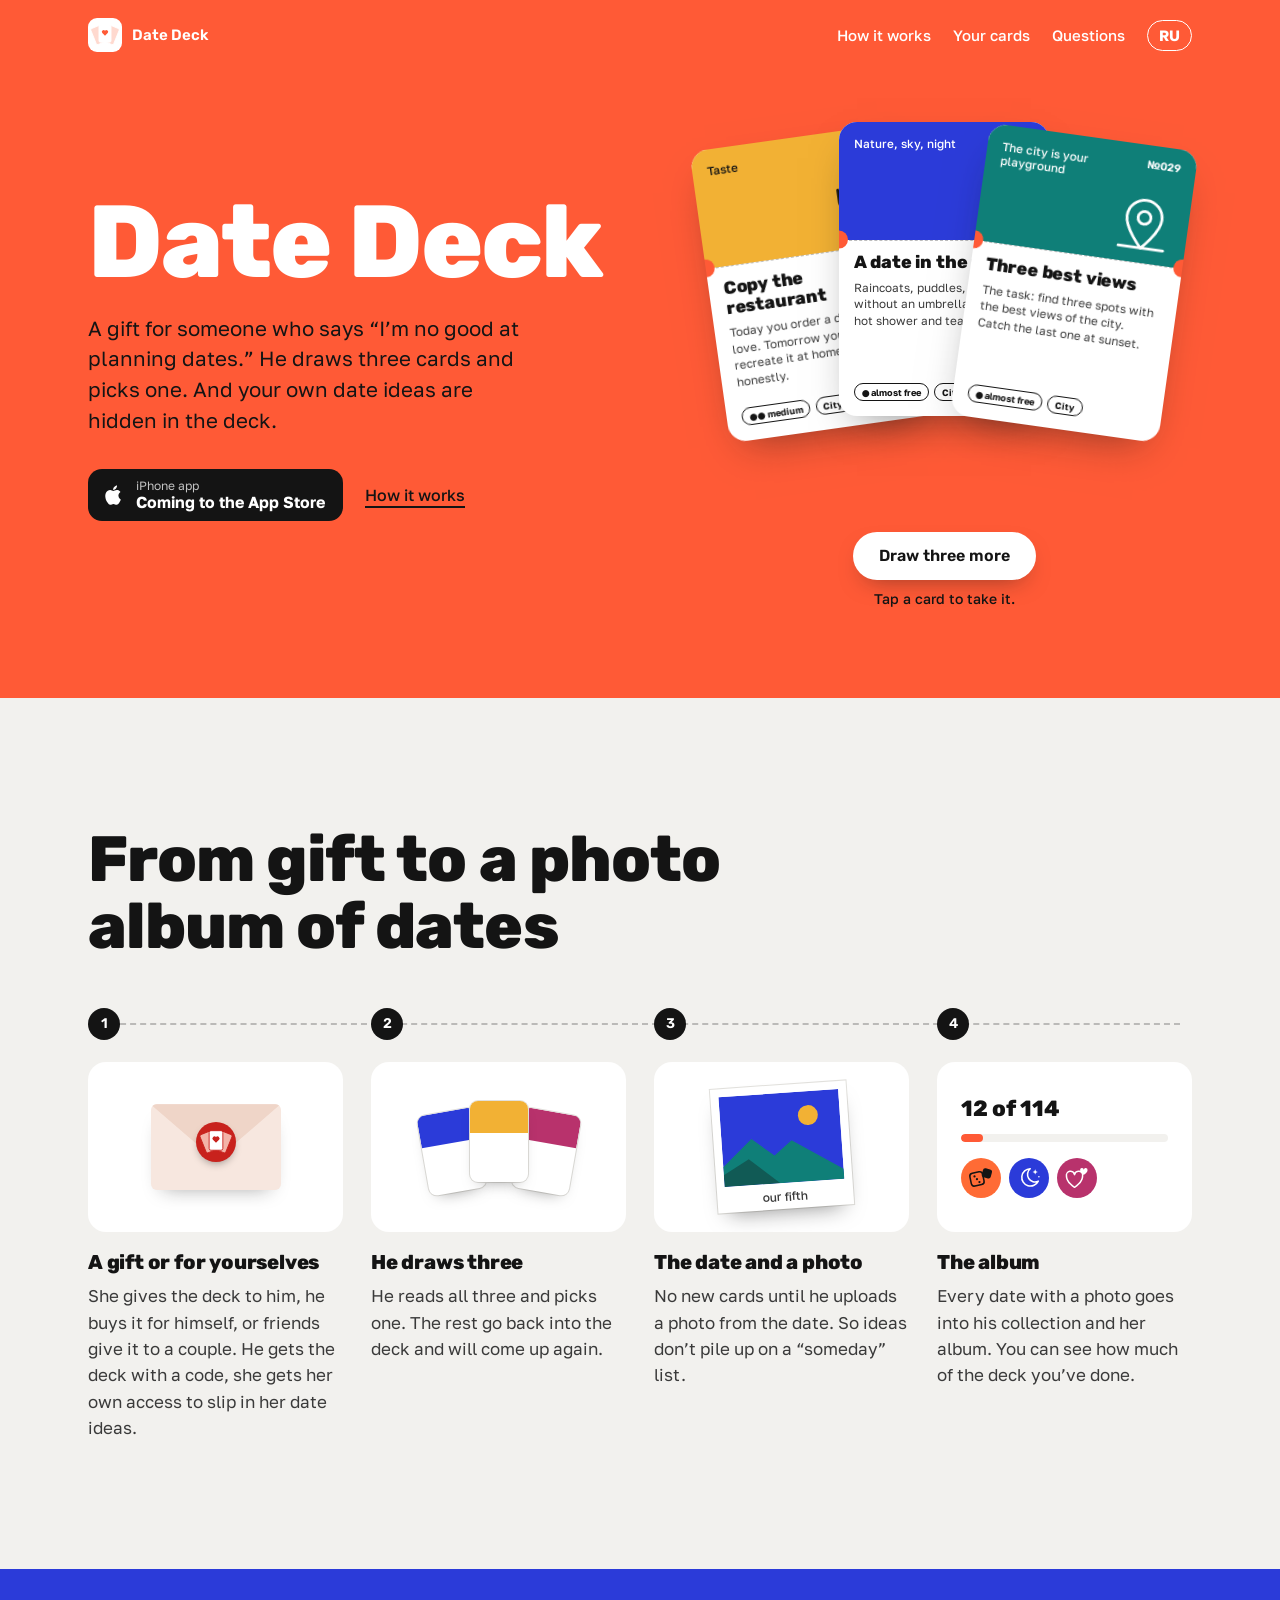
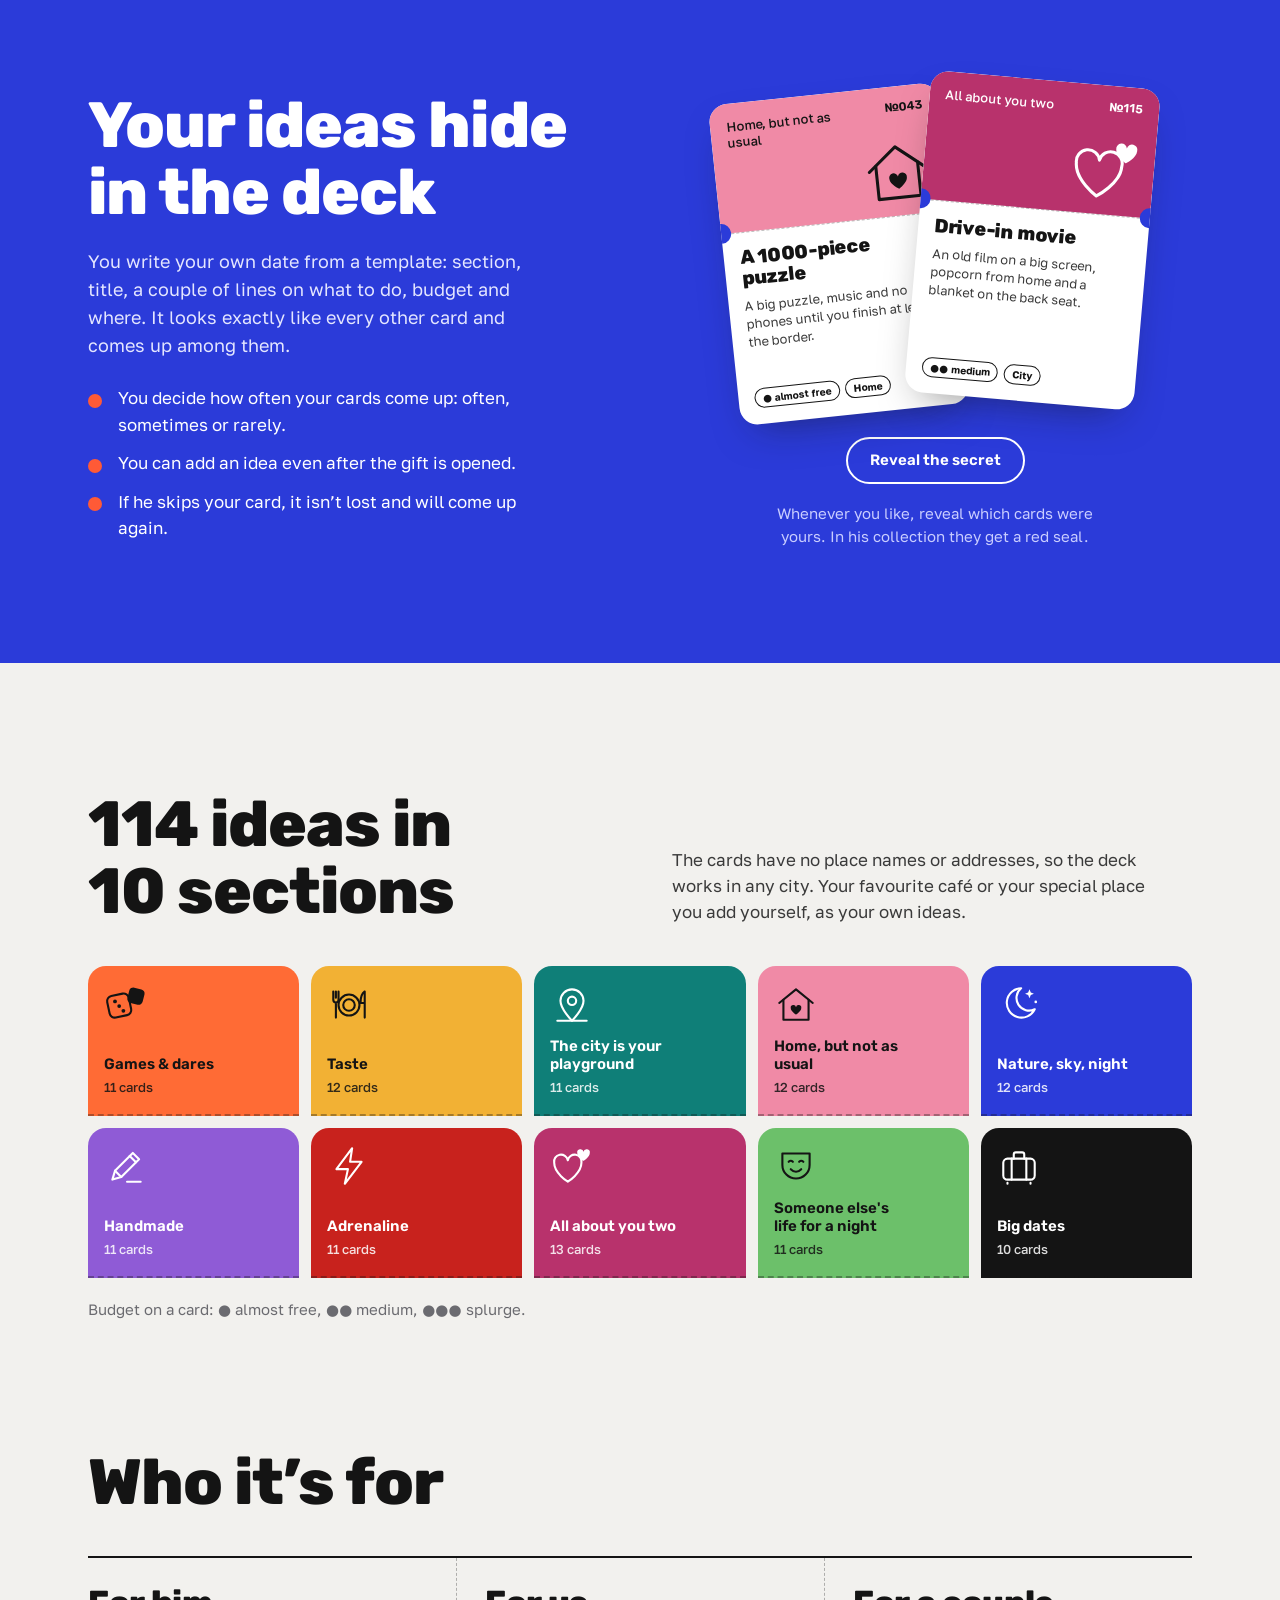
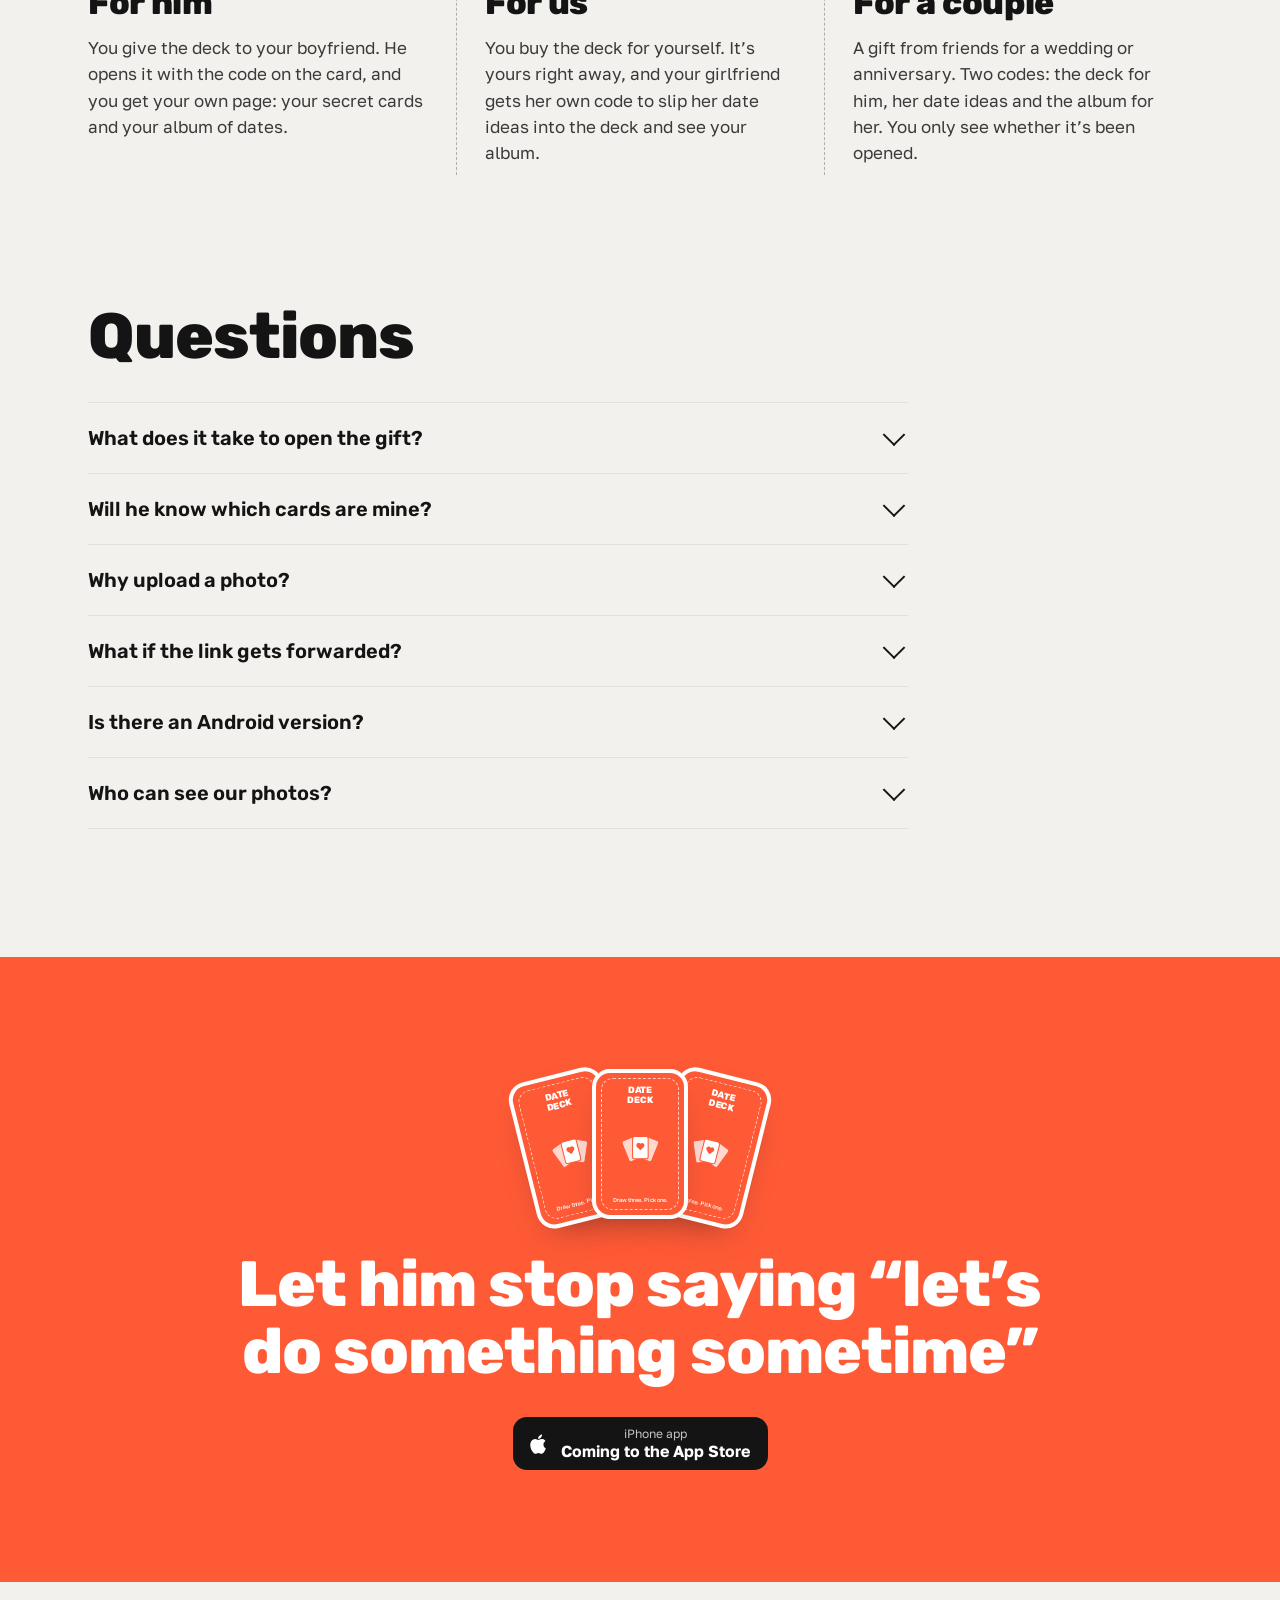
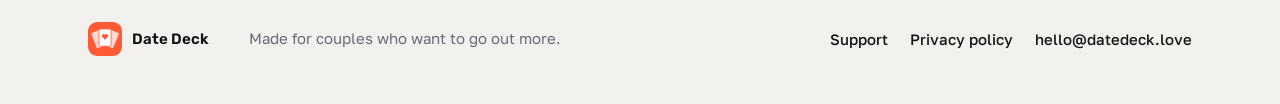
==== index.html @ d3c0cb35 "Шрифт Rubik, тексты про идеи для свиданий и все виды подарка Co-Authored-By: Claude Opus 5.5 <norepl" ====
<!doctype html>
<html lang="ru">
<head>
<meta charset="utf-8">
<meta name="viewport" content="width=device-width,initial-scale=1">
<title>Колода свиданий — подарок для того, кто не умеет придумывать свидания</title>
<meta name="description" content="Колода из 114 идей для свиданий в приложении для iPhone. Он тянет три карты и выбирает одну, а среди карт спрятаны твои идеи для свиданий.">
<meta name="theme-color" content="#ff5a36">
<meta property="og:title" content="Колода свиданий — подарок для того, кто не умеет придумывать свидания">
<meta property="og:description" content="Колода из 114 идей для свиданий в приложении для iPhone. Он тянет три карты и выбирает одну, а среди карт спрятаны твои идеи для свиданий.">
<meta property="og:image" content="https://datedeck.love/assets/og.png">
<meta property="og:type" content="website">
<link rel="alternate" hreflang="ru" href="https://datedeck.love/">
<link rel="alternate" hreflang="en" href="https://datedeck.love/en/">
<link rel="icon" href="/assets/icon.svg" type="image/svg+xml">
<link rel="apple-touch-icon" href="/assets/icon-180.png">
<link rel="preload" href="/assets/fonts/Rubik_800ExtraBold.woff2" as="font" type="font/woff2" crossorigin>
<link rel="stylesheet" href="/assets/site.css">

</head>
<body class="home">
<a class="skip" href="#main">Перейти к содержанию</a>
<div class="hero-wrap">
<header class="top">
<a class="brand" href="/"><svg class="mark" viewBox="70 70 372 372" aria-hidden="true"><g transform="translate(0 12)"><g transform="rotate(-22 256 420)"><rect x="181" y="120" width="150" height="214" rx="20" fill="#ffd9cf" stroke="#ff5a36" stroke-width="10"/></g><g transform="rotate(22 256 420)"><rect x="181" y="120" width="150" height="214" rx="20" fill="#ffd9cf" stroke="#ff5a36" stroke-width="10"/></g><g transform="rotate(0 256 420)"><rect x="181" y="120" width="150" height="214" rx="20" fill="#fff" stroke="#ff5a36" stroke-width="10"/></g><path d="M50 90 L13 53 A23 23 0 0 1 50 20 A23 23 0 0 1 87 53 Z" fill="#ff5a36" transform="translate(211 172.5) scale(0.9)"/></g></svg><span>Колода свиданий</span></a>
<nav><a href="/#how">Как это работает</a><a href="/#secret">Твои карты</a><a href="/#faq">Вопросы</a><a class="lang" href="/en/" data-lang="en" hreflang="en">EN</a></nav>
</header>
<section class="hero" id="main">
<div class="hero-copy">
<h1>Колода свиданий</h1>
<p class="lead">Подарок для того, кто говорит «я не умею придумывать свидания». Он тянет три карты и выбирает одну. А среди карт спрятаны твои идеи для свиданий.</p>
<div class="hero-cta"><div class="store" role="note"><svg viewBox="0 0 24 24" aria-hidden="true"><path d="M16.4 12.6c0-2.4 2-3.6 2.1-3.7-1.1-1.7-2.9-1.9-3.5-1.9-1.5-.2-2.9.9-3.7.9-.8 0-1.9-.9-3.2-.8-1.6 0-3.1 1-4 2.4-1.7 3-.4 7.4 1.2 9.8.8 1.2 1.8 2.5 3 2.4 1.2 0 1.7-.8 3.1-.8s1.9.8 3.2.8c1.3 0 2.1-1.2 2.9-2.4.9-1.4 1.3-2.7 1.3-2.8 0 0-2.4-1-2.4-3.9zM14 5.5c.7-.8 1.1-1.9 1-3-1 0-2.1.7-2.8 1.5-.6.7-1.2 1.8-1 2.9 1.1.1 2.1-.6 2.8-1.4z"/></svg><span><small>Приложение для iPhone</small>Скоро в App Store</span></div><a class="ghost" href="#how">Как это работает</a></div>
</div>
<div class="table" id="table" aria-live="polite">
<div class="deck" aria-hidden="true"><div class="back b3"></div><div class="back b2"></div><div class="back b1"></div></div>
<div class="dealt" id="dealt"></div>
<div class="table-ui"><button class="draw" id="draw" type="button">Вытянуть три карты</button><p class="hint" id="hint">Нажми на карту, чтобы взять её.</p></div>
</div>
</section>
</div>

<section class="how" id="how">
<h2>От подарка до альбома свиданий</h2>
<ol class="steps"><li class="step"><span class="step-n">1</span><div class="art art-env"><div class="env"><div class="env-flap"></div><div class="env-seal"><svg class="seal-mark" viewBox="70 70 372 372" aria-hidden="true"><g transform="translate(0 12)"><g transform="rotate(-22 256 420)"><rect x="181" y="120" width="150" height="214" rx="20" fill="#f3b3a8" stroke="#c8221d" stroke-width="10"/></g><g transform="rotate(22 256 420)"><rect x="181" y="120" width="150" height="214" rx="20" fill="#f3b3a8" stroke="#c8221d" stroke-width="10"/></g><g transform="rotate(0 256 420)"><rect x="181" y="120" width="150" height="214" rx="20" fill="#fff" stroke="#c8221d" stroke-width="10"/></g><path d="M50 90 L13 53 A23 23 0 0 1 50 20 A23 23 0 0 1 87 53 Z" fill="#c8221d" transform="translate(211 172.5) scale(0.9)"/></g></svg></div></div></div><h3>Подарок или себе</h3><p>Она дарит колоду ему, он покупает её себе, или друзья дарят паре. Он получает колоду по коду, она — свой доступ, чтобы подкидывать в неё идеи для свиданий.</p></li><li class="step"><span class="step-n">2</span><div class="art art-three"><div class="mini" style="--c:#2B3BD9"><i></i></div><div class="mini" style="--c:#F2B134"><i></i></div><div class="mini" style="--c:#B8326C"><i></i></div></div><h3>Он тянет три карты</h3><p>Читает все три и выбирает одну. Остальные возвращаются в колоду и ещё выпадут.</p></li><li class="step"><span class="step-n">3</span><div class="art art-photo"><div class="polaroid"><div class="ph"><svg viewBox="0 0 120 90" aria-hidden="true"><rect width="120" height="90" fill="#2B3BD9"/><circle cx="88" cy="24" r="10" fill="#F2B134"/><path d="M0 70 30 44l22 18 18-14 50 32v10H0z" fill="#0F7F78"/><path d="M0 90V78l26-14 30 26z" fill="#141414" opacity=".35"/></svg></div><span>наше пятое</span></div></div><h3>Свидание и фото</h3><p>Пока он не загрузит фото со свидания, новые карты не тянутся. Так идеи не копятся в списке «как-нибудь».</p></li><li class="step"><span class="step-n">4</span><div class="art art-album"><div class="prog"><b>12 из 114</b><div class="bar"><i></i></div></div><div class="badges"><span style="--c:#FF6B35;--k:#141414"><svg class="b-ic" viewBox="0 0 84 84" aria-hidden="true"><rect x="8" y="24" width="42" height="42" rx="10" class="s" transform="rotate(-12 29 45)"/><circle cx="21" cy="37" r="3.6" class="f"/><circle cx="29" cy="46" r="3.6" class="f"/><circle cx="37" cy="55" r="3.6" class="f"/><rect x="46" y="12" width="30" height="30" rx="8" class="f" transform="rotate(14 61 27)"/></svg></span><span style="--c:#2B3BD9;--k:#FFFFFF"><svg class="b-ic" viewBox="0 0 84 84" aria-hidden="true"><path d="M46 12a28 28 0 1 0 26 40 24 24 0 0 1-26-40z" class="s"/><path d="M62 14l2.5 6 6 2.5-6 2.5-2.5 6-2.5-6-6-2.5 6-2.5z" class="f"/><circle cx="74" cy="38" r="2.5" class="f"/></svg></span><span style="--c:#B8326C;--k:#FFFFFF"><svg class="b-ic" viewBox="0 0 84 84" aria-hidden="true"><path d="M34 72S8 56 8 36a13 13 0 0 1 26-5 13 13 0 0 1 26 5c0 20-26 36-26 36z" class="s"/><path d="M64 32s-12-7-12-15a6 6 0 0 1 12-2 6 6 0 0 1 12 2c0 8-12 15-12 15z" class="f"/></svg></span></div></div><h3>Альбом</h3><p>Каждое свидание с фото попадает в его коллекцию и в её альбом. Видно, сколько пройдено из всей колоды.</p></li></ol>
</section>

<section class="secret" id="secret">
<div class="secret-in">
<div class="secret-copy">
<h2>Твои идеи прячутся в колоде</h2>
<p>Ты пишешь своё свидание по образцу: раздел, название, пара строк о том, что делать, бюджет и где. Карта выглядит точно так же, как остальные, и выпадает ему среди обычных.</p>
<ul class="ticks"><li>Ты решаешь, как часто твои карты выпадают: часто, иногда или редко.</li><li>Можно дописать идею и после того, как подарок открыт.</li><li>Пропущенная твоя карта не теряется и выпадет снова.</li></ul>
</div>
<div class="pair">
<div class="pair-cards"><div class="ticket " style="--c:#F08AA6;--k:#141414">
<div class="t-head"><span class="t-sec">Дома, но не как обычно</span><span class="t-num">№043</span><svg class="t-ic" viewBox="0 0 84 84" aria-hidden="true"><path d="M10 40 42 14l32 26" class="s"/><path d="M18 34v38h48V34" class="s"/><path d="M42 62s-10-6-10-12a5 5 0 0 1 10-2 5 5 0 0 1 10 2c0 6-10 12-10 12z" class="f"/></svg></div>
<div class="t-body"><h3 class="t-title">Пазл на тысячу</h3><p class="t-desc">Большой пазл, музыка и никаких телефонов, пока не соберёте хотя бы рамку.</p>
<div class="t-chips"><span class="chip">● почти даром</span><span class="chip">Дома</span></div></div>
</div><div class="ticket her" style="--c:#B8326C;--k:#FFFFFF">
<div class="t-head"><span class="t-sec">Про вас двоих</span><span class="t-num">№115</span><svg class="t-ic" viewBox="0 0 84 84" aria-hidden="true"><path d="M34 72S8 56 8 36a13 13 0 0 1 26-5 13 13 0 0 1 26 5c0 20-26 36-26 36z" class="s"/><path d="M64 32s-12-7-12-15a6 6 0 0 1 12-2 6 6 0 0 1 12 2c0 8-12 15-12 15z" class="f"/></svg></div>
<div class="t-body"><h3 class="t-title">Кинотеатр в машине</h3><p class="t-desc">Старый фильм на большом экране, попкорн из дома и плед на заднем сиденье.</p>
<div class="t-chips"><span class="chip">●● средне</span><span class="chip">Город</span></div></div><div class="seal" aria-hidden="true"><span>Её карта</span></div>
</div></div>
<button class="reveal" id="reveal" type="button" data-on="Спрятать" data-off="Раскрыть тайну" aria-pressed="false">Раскрыть тайну</button>
<p class="reveal-note">Когда захочешь, раскроешь, какие карты были твоими. В его коллекции они получат красную печать.</p>
</div>
</div>
</section>

<section class="sections">
<div class="sections-head"><h2>114 идей в 10 разделах</h2><p>В картах нет названий мест и адресов, поэтому колода работает в любом городе. Любимую кофейню или ваше место добавишь ты сама, своими идеями.</p></div>
<ul class="sec-grid"><li style="--c:#FF6B35;--k:#141414"><svg class="s-ic" viewBox="0 0 84 84" aria-hidden="true"><rect x="8" y="24" width="42" height="42" rx="10" class="s" transform="rotate(-12 29 45)"/><circle cx="21" cy="37" r="3.6" class="f"/><circle cx="29" cy="46" r="3.6" class="f"/><circle cx="37" cy="55" r="3.6" class="f"/><rect x="46" y="12" width="30" height="30" rx="8" class="f" transform="rotate(14 61 27)"/></svg><b>Игры и вызовы</b><span>11 карт</span></li><li style="--c:#F2B134;--k:#141414"><svg class="s-ic" viewBox="0 0 84 84" aria-hidden="true"><circle cx="42" cy="44" r="20" class="s"/><circle cx="42" cy="44" r="11" class="s"/><path d="M12 18v16a5 5 0 0 0 5 5v29M12 18v12M17 18v12M22 18v16a5 5 0 0 1-5 5" class="s"/><path d="M72 68V18c-6 4-8 12-8 22h8" class="s"/></svg><b>Вкус</b><span>12 карт</span></li><li style="--c:#0F7F78;--k:#FFFFFF"><svg class="s-ic" viewBox="0 0 84 84" aria-hidden="true"><path d="M42 74S20 52 20 36a22 22 0 0 1 44 0c0 16-22 38-22 38z" class="s"/><circle cx="42" cy="36" r="8" class="s"/><path d="M14 74h56" class="s"/></svg><b>Город как игровое поле</b><span>11 карт</span></li><li style="--c:#F08AA6;--k:#141414"><svg class="s-ic" viewBox="0 0 84 84" aria-hidden="true"><path d="M10 40 42 14l32 26" class="s"/><path d="M18 34v38h48V34" class="s"/><path d="M42 62s-10-6-10-12a5 5 0 0 1 10-2 5 5 0 0 1 10 2c0 6-10 12-10 12z" class="f"/></svg><b>Дома, но не как обычно</b><span>12 карт</span></li><li style="--c:#2B3BD9;--k:#FFFFFF"><svg class="s-ic" viewBox="0 0 84 84" aria-hidden="true"><path d="M46 12a28 28 0 1 0 26 40 24 24 0 0 1-26-40z" class="s"/><path d="M62 14l2.5 6 6 2.5-6 2.5-2.5 6-2.5-6-6-2.5 6-2.5z" class="f"/><circle cx="74" cy="38" r="2.5" class="f"/></svg><b>Природа, небо, ночь</b><span>12 карт</span></li><li style="--c:#8F5BD6;--k:#FFFFFF"><svg class="s-ic" viewBox="0 0 84 84" aria-hidden="true"><path d="M16 68l5-17L55 17l12 12-34 34z" class="s"/><path d="M21 51l12 12M49 23l12 12" class="s"/><path d="M44 72h26" class="s"/></svg><b>Сделать руками</b><span>11 карт</span></li><li style="--c:#C8221D;--k:#FFFFFF"><svg class="s-ic" viewBox="0 0 84 84" aria-hidden="true"><path d="M48 8 18 48h22l-6 28 32-42H44z" class="s"/></svg><b>Немного адреналина</b><span>11 карт</span></li><li style="--c:#B8326C;--k:#FFFFFF"><svg class="s-ic" viewBox="0 0 84 84" aria-hidden="true"><path d="M34 72S8 56 8 36a13 13 0 0 1 26-5 13 13 0 0 1 26 5c0 20-26 36-26 36z" class="s"/><path d="M64 32s-12-7-12-15a6 6 0 0 1 12-2 6 6 0 0 1 12 2c0 8-12 15-12 15z" class="f"/></svg><b>Про вас двоих</b><span>13 карт</span></li><li style="--c:#6CC06A;--k:#141414"><svg class="s-ic" viewBox="0 0 84 84" aria-hidden="true"><path d="M16 18h52v22a26 26 0 0 1-52 0z" class="s"/><path d="M28 34q4-4 8 0M48 34q4-4 8 0" class="s"/><path d="M32 48q10 10 20 0" class="s"/></svg><b>Чужая жизнь на один вечер</b><span>11 карт</span></li><li style="--c:#141414;--k:#FFFFFF"><svg class="s-ic" viewBox="0 0 84 84" aria-hidden="true"><rect x="12" y="28" width="60" height="40" rx="8" class="s"/><path d="M32 28v-8a4 4 0 0 1 4-4h12a4 4 0 0 1 4 4v8M28 28v40M56 28v40" class="s"/><path d="M20 74v2M64 74v2" class="s"/></svg><b>Большие свидания</b><span>10 карт</span></li></ul>
<p class="legend">Бюджет на карте: ● почти даром, ●● средне, ●●● можно шикануть.</p>
</section>

<section class="modes">
<h2>Кому подарить</h2>
<ul class="modes-list"><li><h3>Ему</h3><p>Ты даришь колоду парню. Он открывает её по коду с открытки, а у тебя кабинет: твои тайные карты и альбом ваших свиданий.</p></li><li><h3>Нам двоим</h3><p>Ты покупаешь колоду себе. Она сразу у тебя, а девушке уходит свой код: по нему она подкидывает в колоду свои идеи для свиданий и смотрит ваш альбом.</p></li><li><h3>Паре</h3><p>Подарок от друзей на свадьбу или годовщину. Два кода: ему колода, ей её идеи для свиданий и альбом. Вы видите только, открыт ли подарок.</p></li></ul>
</section>

<section class="faq" id="faq">
<h2>Вопросы</h2>
<div class="faq-list"><details><summary>Что нужно, чтобы открыть подарок?</summary><p>iPhone и приложение «Колода свиданий». Он открывает ссылку или сканирует QR с открытки, либо вводит код в приложении.</p></details><details><summary>Он узнает, какие карты мои?</summary><p>Нет. Твои карты выглядят как обычные. Узнает, только если ты сама раскроешь тайну.</p></details><details><summary>Зачем загружать фото?</summary><p>Фото подтверждает, что свидание было. Без него следующая карта не вытянется. Если карта не подошла, её можно вернуть в колоду и вытянуть новые три.</p></details><details><summary>Что будет, если ссылку перешлют?</summary><p>Код одноразовый. Как только он откроет подарок, код сгорает, и у другого человека будет «подарок уже открыт». Если код потерялся, ты выпустишь новый со своей почты.</p></details><details><summary>А для Android?</summary><p>Пока только iPhone. Версии для Android и Telegram появятся позже.</p></details><details><summary>Кто видит наши фото?</summary><p>Только вы двое. Фото хранятся в закрытом хранилище, их нет в открытом доступе.</p></details></div>
</section>

<section class="end">
<div class="end-in">
<div class="end-fan" aria-hidden="true"><div class="back"></div><div class="back"></div><div class="back"></div></div>
<h2>Пусть он больше не говорит «давай как-нибудь»</h2>
<div class="store" role="note"><svg viewBox="0 0 24 24" aria-hidden="true"><path d="M16.4 12.6c0-2.4 2-3.6 2.1-3.7-1.1-1.7-2.9-1.9-3.5-1.9-1.5-.2-2.9.9-3.7.9-.8 0-1.9-.9-3.2-.8-1.6 0-3.1 1-4 2.4-1.7 3-.4 7.4 1.2 9.8.8 1.2 1.8 2.5 3 2.4 1.2 0 1.7-.8 3.1-.8s1.9.8 3.2.8c1.3 0 2.1-1.2 2.9-2.4.9-1.4 1.3-2.7 1.3-2.8 0 0-2.4-1-2.4-3.9zM14 5.5c.7-.8 1.1-1.9 1-3-1 0-2.1.7-2.8 1.5-.6.7-1.2 1.8-1 2.9 1.1.1 2.1-.6 2.8-1.4z"/></svg><span><small>Приложение для iPhone</small>Скоро в App Store</span></div>
</div>
</section>
<footer class="foot">
<div class="foot-in">
<a class="brand" href="/"><svg class="mark" viewBox="70 70 372 372" aria-hidden="true"><g transform="translate(0 12)"><g transform="rotate(-22 256 420)"><rect x="181" y="120" width="150" height="214" rx="20" fill="#ffd9cf" stroke="#ff5a36" stroke-width="10"/></g><g transform="rotate(22 256 420)"><rect x="181" y="120" width="150" height="214" rx="20" fill="#ffd9cf" stroke="#ff5a36" stroke-width="10"/></g><g transform="rotate(0 256 420)"><rect x="181" y="120" width="150" height="214" rx="20" fill="#fff" stroke="#ff5a36" stroke-width="10"/></g><path d="M50 90 L13 53 A23 23 0 0 1 50 20 A23 23 0 0 1 87 53 Z" fill="#ff5a36" transform="translate(211 172.5) scale(0.9)"/></g></svg><span>Колода свиданий</span></a>
<p>Сделано для пар, которые хотят видеться чаще.</p>
<nav><a href="/support.html">Поддержка</a><a href="/privacy.html">Политика конфиденциальности</a><a href="mailto:hello@datedeck.love">hello@datedeck.love</a></nav>
</div>
</footer>
<script src="/assets/lang.js"></script>
<script>window.DD={"draw": "Вытянуть три карты", "redraw": "Вытянуть ещё три", "hint": "Нажми на карту, чтобы взять её.", "picked": "Это ваше следующее свидание.", "back1": "Колода", "back2": "свиданий", "back3": "Тяни три. Выбери одно.", "budget": {"1": "почти даром", "2": "средне", "3": "можно шикануть"}, "place": {"home": "Дома", "city": "Город", "nature": "Природа", "trip": "Поездка"}, "lang": "ru"};</script>
<script src="/assets/cards.js"></script>
<script src="/assets/deck.js"></script>
</body>
</html>
---- assets/site.css ----
@font-face{font-family:Rubik;font-weight:800;font-display:swap;src:url(/assets/fonts/Rubik_800ExtraBold.woff2) format("woff2")}
@font-face{font-family:Rubik;font-weight:600;font-display:swap;src:url(/assets/fonts/Rubik_600SemiBold.woff2) format("woff2")}
@font-face{font-family:Golos;font-weight:400;font-display:swap;src:url(/assets/fonts/GolosText_400Regular.woff2) format("woff2")}
@font-face{font-family:Golos;font-weight:500;font-display:swap;src:url(/assets/fonts/GolosText_500Medium.woff2) format("woff2")}
@font-face{font-family:Golos;font-weight:700;font-display:swap;src:url(/assets/fonts/GolosText_700Bold.woff2) format("woff2")}

:root{
  --coral:#ff5a36;--coral-deep:#d9401f;--ink:#141414;--ink-soft:#3a3a3a;--muted:#6b6b70;
  --paper:#fff;--ground:#f2f1ee;--line:#e2e1dd;--seal:#c8221d;--night:#2b3bd9;
  --display:Rubik,system-ui,-apple-system,sans-serif;--body:Golos,system-ui,-apple-system,"Segoe UI",sans-serif;
  --gut:clamp(16px,4vw,48px);--max:1200px;
  --ease:cubic-bezier(.2,.8,.2,1);
}
*{box-sizing:border-box}
html{-webkit-text-size-adjust:100%;scroll-behavior:smooth}
body{margin:0;background:var(--ground);color:var(--ink);font:400 17px/1.55 var(--body);-webkit-font-smoothing:antialiased}
img,svg{display:block}
a{color:inherit}
h1,h2,h3{font-family:var(--display);margin:0;line-height:1.05;letter-spacing:-.01em}
p{margin:0}
:focus-visible{outline:3px solid var(--ink);outline-offset:3px;border-radius:6px}
.skip{position:absolute;left:-999px;top:8px;background:var(--paper);padding:8px 12px;border-radius:8px;z-index:10}
.skip:focus{left:8px}

/* ---------- шапка ---------- */
.top{display:flex;align-items:center;justify-content:space-between;gap:16px;max-width:var(--max);margin:0 auto;padding:18px var(--gut)}
.brand{display:flex;align-items:center;gap:10px;text-decoration:none;font:600 15px/1 var(--display)}
.mark{width:34px;height:34px;border-radius:9px;background:var(--coral);padding:2px}
.top nav,.foot nav{display:flex;align-items:center;gap:22px;flex-wrap:wrap}
.top nav a,.foot nav a{font:500 15px/1 var(--body);text-decoration:none}
.top nav a:hover,.foot nav a:hover{text-decoration:underline;text-underline-offset:4px}
.lang{border:1.5px solid currentColor;border-radius:99px;padding:7px 11px;font-weight:700!important}
.hero-wrap .top{color:var(--paper)}
.hero-wrap .mark{background:var(--paper)}
.hero-wrap .mark rect{stroke:var(--paper)}
@media (max-width:720px){.top nav a:not(.lang){display:none}}

/* ---------- первый экран ---------- */
.hero-wrap{background:var(--coral);color:var(--paper);overflow:hidden}
.hero{max-width:var(--max);margin:0 auto;padding:clamp(12px,3vw,40px) var(--gut) clamp(48px,7vw,96px);display:grid;grid-template-columns:minmax(0,1.15fr) minmax(0,1fr);gap:clamp(24px,3vw,48px);align-items:center}
.hero h1{font-weight:800;font-size:clamp(52px,8vw,120px);line-height:.92;letter-spacing:-.02em;text-wrap:balance}
.lead{font-size:clamp(18px,1.6vw,21px);line-height:1.5;max-width:34ch;margin-top:24px;color:var(--ink)}
.hero-cta{display:flex;align-items:center;gap:16px 22px;flex-wrap:wrap;margin-top:32px}
.store{display:inline-flex;align-items:center;gap:10px;background:var(--ink);color:var(--paper);border-radius:14px;padding:10px 18px 10px 14px;font:600 16px/1.15 var(--body)}
.store svg{width:24px;height:24px;fill:currentColor}
.store span{display:flex;flex-direction:column}
.store small{font:400 12px/1.2 var(--body);opacity:.75}
.ghost{font:500 16px/1 var(--body);color:inherit;background:none;border:0;padding:8px 0;cursor:pointer;text-decoration:underline;text-underline-offset:5px;text-decoration-thickness:1.5px}
.hero .ghost{color:var(--ink)}

/* стол с колодой */
.table{position:relative;height:clamp(400px,40vw,500px);touch-action:manipulation}
.table-ui{position:absolute;left:0;right:0;bottom:0;display:flex;flex-direction:column;align-items:center;gap:10px;z-index:30}
.draw{appearance:none;border:0;cursor:pointer;background:var(--paper);color:var(--ink);font:600 16px/1 var(--display);padding:16px 26px;border-radius:99px;text-decoration:none;box-shadow:0 10px 24px -12px rgba(20,20,20,.5);transition:transform .2s var(--ease)}
.draw:hover{transform:translateY(-2px)}
.draw:active{transform:translateY(1px)}
.hint{font:500 14px/1.3 var(--body);color:var(--ink);min-height:1.3em;text-align:center}

.deck{position:absolute;width:var(--cw,190px);aspect-ratio:5/7;left:var(--dx,0);top:var(--dy,0)}
.deck .back{position:absolute;inset:0}
.deck .b2{transform:translate(4px,4px) rotate(2deg)}
.deck .b3{transform:translate(8px,8px) rotate(4deg)}

/* рубашка */
.back{width:100%;aspect-ratio:5/7;border-radius:18px;background:var(--coral);border:5px solid var(--paper);box-shadow:0 16px 34px -18px rgba(20,20,20,.55);container-type:inline-size;position:relative;overflow:hidden}
.back::before{content:"";position:absolute;inset:6cqw;border:1.5px dashed rgba(255,255,255,.7);border-radius:12px}
.back .bk{position:absolute;inset:0;display:flex;flex-direction:column;justify-content:space-between;padding:14cqw 12cqw;color:var(--paper)}
.back .bk b{font:800 10.4cqw/1.02 var(--display);letter-spacing:-.02em;text-transform:uppercase}
.back .bk i{font:500 6.5cqw/1.25 var(--body);font-style:normal}
.back .bk svg{width:44cqw;align-self:center}

/* карта-билет */
.card{position:absolute;left:0;top:0;width:var(--cw,190px);aspect-ratio:5/7;perspective:1200px;transition:transform .75s var(--ease),opacity .4s;cursor:pointer;z-index:5;-webkit-tap-highlight-color:transparent}
.card .in{position:relative;width:100%;height:100%;transform-style:preserve-3d;transition:transform .7s var(--ease)}
.card.up .in{transform:rotateY(180deg)}
.card .face,.card .back{position:absolute;inset:0;backface-visibility:hidden;-webkit-backface-visibility:hidden}
.card .face{transform:rotateY(180deg)}
.card:focus-visible{outline:none}
.card:focus-visible .ticket{outline:3px solid var(--ink);outline-offset:4px}
.card.picked{z-index:20}
.card.picked .ticket{box-shadow:0 30px 60px -20px rgba(20,20,20,.6)}

.ticket{--notch:var(--coral);width:100%;aspect-ratio:5/7;border-radius:18px;background:var(--paper);color:var(--ink);position:relative;overflow:hidden;container-type:inline-size;box-shadow:0 18px 40px -18px rgba(20,20,20,.5);text-align:left}
.t-head{height:40%;background:var(--c);color:var(--k);position:relative;padding:7cqw}
.t-sec{display:block;font:500 5.6cqw/1.2 var(--body);max-width:62%}
.t-num{position:absolute;top:7cqw;right:7cqw;font:600 5.2cqw/1 var(--display)}
.t-ic{position:absolute;right:5cqw;bottom:3cqw;width:32cqw;height:32cqw}
.t-ic .s{fill:none;stroke:var(--k);stroke-width:3.5;stroke-linecap:round;stroke-linejoin:round}
.t-ic .f{fill:var(--k)}
.ticket::before,.ticket::after{content:"";position:absolute;top:40%;width:9cqw;height:9cqw;border-radius:50%;background:var(--notch);transform:translateY(-50%);z-index:2}
.ticket::before{left:-4.5cqw}.ticket::after{right:-4.5cqw}
.t-body{height:60%;padding:6cqw 7cqw 7cqw;display:flex;flex-direction:column;position:relative;border-top:1.5px dashed rgba(20,20,20,.28)}
.t-title{font:800 8.4cqw/1.1 var(--display);letter-spacing:-.01em}
.t-desc{font:400 5.6cqw/1.4 var(--body);color:var(--ink-soft);margin-top:3.5cqw;display:-webkit-box;-webkit-box-orient:vertical;-webkit-line-clamp:5;overflow:hidden}
.t-chips{margin-top:auto;display:flex;gap:2.5cqw;flex-wrap:wrap}
.chip{border:1.5px solid var(--ink);border-radius:99px;padding:1.2cqw 3.2cqw;font:600 4.4cqw/1.2 var(--body);white-space:nowrap}

@media (max-width:900px){
  .hero{grid-template-columns:1fr}
  .table{height:clamp(420px,122vw,540px)}
}

/* ---------- общие секции ---------- */
section h2{font-weight:800;font-size:clamp(34px,5vw,64px);letter-spacing:-.015em;text-wrap:balance}
.how,.sections,.modes,.faq{max-width:var(--max);margin:0 auto;padding:clamp(72px,10vw,128px) var(--gut) 0}

/* как это работает: последовательность */
.steps{list-style:none;margin:48px 0 0;padding:0;display:grid;grid-template-columns:repeat(4,minmax(0,1fr));gap:28px;position:relative}
.steps::before{content:"";position:absolute;left:12px;right:12px;top:15px;border-top:2px dashed rgba(20,20,20,.25)}
.step{position:relative}
.step-n{position:relative;z-index:1;display:grid;place-items:center;width:32px;height:32px;border-radius:50%;background:var(--ink);color:var(--paper);font:600 14px/1 var(--display)}
.step h3{font-size:20px;margin-top:20px}
.step p{margin-top:10px;color:var(--ink-soft);max-width:30ch}
.art{height:170px;margin-top:22px;border-radius:18px;background:var(--paper);display:grid;place-items:center;position:relative;overflow:hidden}
@media (max-width:900px){.steps{grid-template-columns:repeat(2,minmax(0,1fr));row-gap:48px}.steps::before{display:none}}
@media (max-width:560px){.steps{grid-template-columns:1fr}}

.env{width:130px;height:86px;background:#f7e7df;border-radius:6px;position:relative;box-shadow:0 10px 20px -12px rgba(20,20,20,.4)}
.env-flap{position:absolute;inset:0 0 auto;height:56px;background:#efd5c8;clip-path:polygon(0 0,100% 0,50% 100%);border-radius:6px 6px 0 0}
.env-seal{position:absolute;left:50%;top:38px;width:40px;height:40px;transform:translate(-50%,-50%);background:var(--seal);border-radius:50%;padding:3px;box-shadow:0 4px 8px -3px rgba(0,0,0,.4)}
.seal-mark{width:100%;height:100%}
.art-three{display:flex;justify-content:center;gap:0}
.mini{width:58px;aspect-ratio:5/7;background:var(--paper);border-radius:8px;box-shadow:0 8px 16px -10px rgba(20,20,20,.5),0 0 0 1px var(--line);overflow:hidden}
.mini i{display:block;height:40%;background:var(--c)}
.mini:nth-child(1){transform:rotate(-10deg) translate(10px,6px)}
.mini:nth-child(2){transform:translateY(-6px);z-index:1}
.mini:nth-child(3){transform:rotate(10deg) translate(-10px,6px)}
.polaroid{background:var(--paper);padding:8px 8px 26px;box-shadow:0 12px 22px -12px rgba(20,20,20,.5),0 0 0 1px var(--line);transform:rotate(-4deg);position:relative}
.polaroid .ph svg{width:120px;height:90px}
.polaroid span{position:absolute;left:0;right:0;bottom:6px;text-align:center;font:500 12px/1 var(--body);color:var(--ink-soft)}
.art-album{display:flex;flex-direction:column;gap:16px;align-items:stretch;padding:24px;place-items:stretch;justify-content:center}
.prog b{font:800 22px/1 var(--display)}
.bar{height:8px;border-radius:99px;background:var(--ground);margin-top:10px;overflow:hidden}
.bar i{display:block;height:100%;width:10.5%;background:var(--coral);border-radius:99px}
.badges{display:flex;gap:8px}
.badges span{width:40px;height:40px;border-radius:50%;background:var(--c);display:grid;place-items:center}
.b-ic{width:26px;height:26px}
.b-ic .s{fill:none;stroke:var(--k);stroke-width:5;stroke-linecap:round;stroke-linejoin:round}
.b-ic .f{fill:var(--k)}

/* её карты */
.secret{background:var(--night);color:var(--paper);margin-top:clamp(72px,10vw,128px)}
.secret-in{max-width:var(--max);margin:0 auto;padding:clamp(72px,9vw,120px) var(--gut);display:grid;grid-template-columns:minmax(0,1fr) minmax(0,1fr);gap:clamp(32px,6vw,80px);align-items:center}
.secret-copy p{margin-top:22px;font-size:18px;max-width:42ch;color:#e4e6ff}
.ticks{list-style:none;padding:0;margin:26px 0 0;display:grid;gap:12px}
.ticks li{padding-left:30px;position:relative;max-width:42ch}
.ticks li::before{content:"";position:absolute;left:0;top:.5em;width:14px;height:14px;border-radius:50%;background:var(--coral)}
.pair{display:flex;flex-direction:column;align-items:center;gap:18px}
.pair-cards{display:flex;justify-content:center;gap:0}
.pair-cards .ticket{--notch:var(--night);width:min(230px,42vw);flex:none}
.pair-cards .ticket:first-child{transform:rotate(-6deg) translate(18px,10px)}
.pair-cards .ticket:last-child{transform:rotate(5deg) translate(-18px,-4px);z-index:1}
.reveal{appearance:none;border:2px solid var(--paper);background:transparent;color:var(--paper);font:600 15px/1 var(--display);padding:14px 22px;border-radius:99px;cursor:pointer;margin-top:12px}
.reveal:hover{background:rgba(255,255,255,.1)}
.reveal-note{font-size:15px;color:#c9cdff;text-align:center;max-width:36ch}
.seal{position:absolute;left:6cqw;top:10cqw;width:34cqw;height:34cqw;border-radius:50%;background:var(--seal);color:var(--paper);display:grid;place-items:center;text-align:center;font:800 4.6cqw/1.1 var(--display);text-transform:uppercase;padding:4cqw;transform:rotate(-14deg) scale(0);opacity:0;box-shadow:0 0 0 1.6cqw rgba(200,34,29,.25),inset 0 0 0 1.2cqw rgba(255,255,255,.35);z-index:3;pointer-events:none}
.revealed .seal{animation:stamp .5s var(--ease) forwards}
@keyframes stamp{0%{transform:rotate(-30deg) scale(2.2);opacity:0}60%{transform:rotate(-12deg) scale(.92);opacity:1}100%{transform:rotate(-14deg) scale(1);opacity:1}}
@media (max-width:900px){.secret-in{grid-template-columns:1fr}}

/* разделы */
.sections-head{display:grid;grid-template-columns:minmax(0,1fr) minmax(0,1fr);gap:24px 64px;align-items:end}
.sections-head p{color:var(--ink-soft);max-width:44ch}
.sec-grid{list-style:none;margin:40px 0 0;padding:0;display:grid;grid-template-columns:repeat(5,minmax(0,1fr));gap:12px}
.sec-grid li{background:var(--c);color:var(--k);border-radius:18px 18px 0 0;padding:16px 16px 18px;min-height:150px;display:flex;flex-direction:column;position:relative;border-bottom:2px dashed rgba(20,20,20,.35)}
.sec-grid b{font:600 15px/1.2 var(--display);margin-top:auto;max-width:14ch}
.sec-grid span{font:500 13px/1.3 var(--body);margin-top:6px;opacity:.85}
.s-ic{width:44px;height:44px}
.s-ic .s{fill:none;stroke:var(--k);stroke-width:4;stroke-linecap:round;stroke-linejoin:round}
.s-ic .f{fill:var(--k)}
.legend{margin-top:20px;color:var(--muted);font-size:15px}
@media (max-width:1000px){.sec-grid{grid-template-columns:repeat(3,minmax(0,1fr))}}
@media (max-width:640px){.sec-grid{grid-template-columns:repeat(2,minmax(0,1fr))}.sections-head{grid-template-columns:1fr}}

/* кому подарить */
.modes-list{list-style:none;margin:40px 0 0;padding:0;display:grid;grid-template-columns:repeat(3,minmax(0,1fr));gap:0;border-top:2px solid var(--ink)}
.modes-list li{padding:28px 28px 8px 0}
.modes-list li+li{padding-left:28px;border-left:1.5px dashed rgba(20,20,20,.3)}
.modes-list h3{font-size:clamp(24px,2.6vw,34px);font-weight:800}
.modes-list p{margin-top:14px;color:var(--ink-soft);max-width:34ch}
@media (max-width:820px){.modes-list{grid-template-columns:1fr}.modes-list li+li{padding-left:0;border-left:0;border-top:1.5px dashed rgba(20,20,20,.3)}}

/* вопросы */
.faq-list{margin-top:32px;max-width:820px}
details{border-bottom:1.5px solid var(--line)}
details:first-child{border-top:1.5px solid var(--line)}
summary{list-style:none;cursor:pointer;padding:22px 44px 22px 0;font:600 clamp(17px,1.6vw,20px)/1.3 var(--display);position:relative}
summary::-webkit-details-marker{display:none}
summary::after{content:"";position:absolute;right:6px;top:50%;width:14px;height:14px;border-right:2.5px solid var(--ink);border-bottom:2.5px solid var(--ink);transform:translateY(-70%) rotate(45deg);transition:transform .25s var(--ease)}
details[open] summary::after{transform:translateY(-30%) rotate(-135deg)}
details p{padding:0 0 22px;color:var(--ink-soft);max-width:62ch}

/* финал */
.end{background:var(--coral);color:var(--paper);margin-top:clamp(72px,10vw,128px);overflow:hidden}
.end-in{max-width:var(--max);margin:0 auto;padding:clamp(72px,9vw,112px) var(--gut);display:flex;flex-direction:column;align-items:center;text-align:center;gap:32px}
.end h2{max-width:18ch}
.end-fan{display:flex;justify-content:center;height:150px}
.end-fan .back{width:96px;border-width:4px}
.end-fan .back:nth-child(1){transform:rotate(-14deg) translate(24px,10px)}
.end-fan .back:nth-child(2){z-index:1}
.end-fan .back:nth-child(3){transform:rotate(14deg) translate(-24px,10px)}

/* подвал */
.foot{background:var(--ground)}
.foot-in{max-width:var(--max);margin:0 auto;padding:40px var(--gut) 48px;display:flex;flex-wrap:wrap;gap:16px 40px;align-items:center;justify-content:space-between}
.foot p{color:var(--muted);font-size:15px;flex:1 1 220px}
.foot .mark rect{stroke:var(--coral)}

/* ---------- страница подарка ---------- */
.gift-wrap{min-height:100vh;min-height:100dvh}
.gift-main{max-width:640px;margin:0 auto;padding:8px var(--gut) 72px;display:flex;flex-direction:column;align-items:center;text-align:center}
.gift-main h1{font-size:clamp(34px,6vw,54px);font-weight:800;letter-spacing:-.025em;margin-top:28px;text-wrap:balance}
.gift-main .lead{margin:16px auto 0}
.envelope{width:min(300px,72vw);aspect-ratio:3/2;position:relative;margin-top:clamp(64px,12vw,96px)}
.env-back,.env-front,.env-top{position:absolute;inset:0;border-radius:10px}
.env-back{background:#f3d6cb}
.letter{position:absolute;left:8%;right:8%;top:6%;bottom:10%;background:var(--paper);border-radius:8px;display:grid;place-items:center;box-shadow:0 6px 14px -8px rgba(0,0,0,.4);animation:letter 1s .5s var(--ease) both}
.letter .letter-mark{width:46%;}
.letter-mark rect{stroke:var(--paper)}
.env-front{background:#f7e7df;clip-path:polygon(0 38%,50% 72%,100% 38%,100% 100%,0 100%);z-index:2}
.env-top{background:#efd5c8;clip-path:polygon(0 0,100% 0,50% 62%);z-index:3;transform-origin:top;animation:flap .6s var(--ease) both}
.env-seal.big{width:64px;height:64px;top:62%;z-index:4;padding:5px;animation:seal-off .4s .3s var(--ease) both}
@keyframes flap{from{transform:none}to{transform:rotateX(180deg);z-index:0}}
@keyframes letter{from{transform:translateY(20%)}to{transform:translateY(-38%)}}
@keyframes seal-off{to{opacity:0;transform:translate(-50%,-30%) scale(.6)}}
.code-box{margin-top:32px;background:var(--paper);color:var(--ink);border-radius:20px;padding:24px;width:100%;box-shadow:0 20px 40px -24px rgba(20,20,20,.6)}
.code-label{font:500 14px/1 var(--body);color:var(--muted)}
.code{display:block;font:800 clamp(30px,7vw,44px)/1.1 var(--display);letter-spacing:.06em;margin-top:10px;word-break:break-all}
.code-actions{display:flex;justify-content:center;align-items:center;gap:12px 20px;flex-wrap:wrap;margin-top:20px}
.code-actions .draw{background:var(--coral);color:var(--paper)}
.once{margin-top:14px;font-size:14px;color:var(--muted)}
.g-steps{text-align:left;margin:32px 0 28px;padding-left:22px;display:grid;gap:10px;color:var(--ink);max-width:44ch}
.g-steps li::marker{font:600 15px var(--display)}
.nf{margin-top:20px}
.gift-main .ghost{color:var(--ink)}

/* ---------- текстовые страницы ---------- */
.page-top{background:var(--coral);color:var(--paper)}
.page-top .mark{background:var(--paper)}
.page-top .mark rect{stroke:var(--paper)}
.doc{max-width:760px;margin:0 auto;padding:56px var(--gut) 72px}
.doc h1{font-size:clamp(32px,5vw,52px);font-weight:800;letter-spacing:-.025em}
.doc h2{font-size:22px;margin:40px 0 12px;font-weight:600}
.doc p,.doc li{color:var(--ink-soft);max-width:66ch}
.doc p+p{margin-top:12px}
.doc ul{padding-left:20px;display:grid;gap:8px}
.doc .muted{color:var(--muted);margin-top:12px}
.lead-doc{font-size:20px;color:var(--ink)!important;margin-top:20px}
.doc .faq-list{margin-top:36px}

@media (prefers-reduced-motion:reduce){
  *,*::before,*::after{animation-duration:.01ms!important;animation-delay:0s!important;transition-duration:.01ms!important;scroll-behavior:auto!important}
}
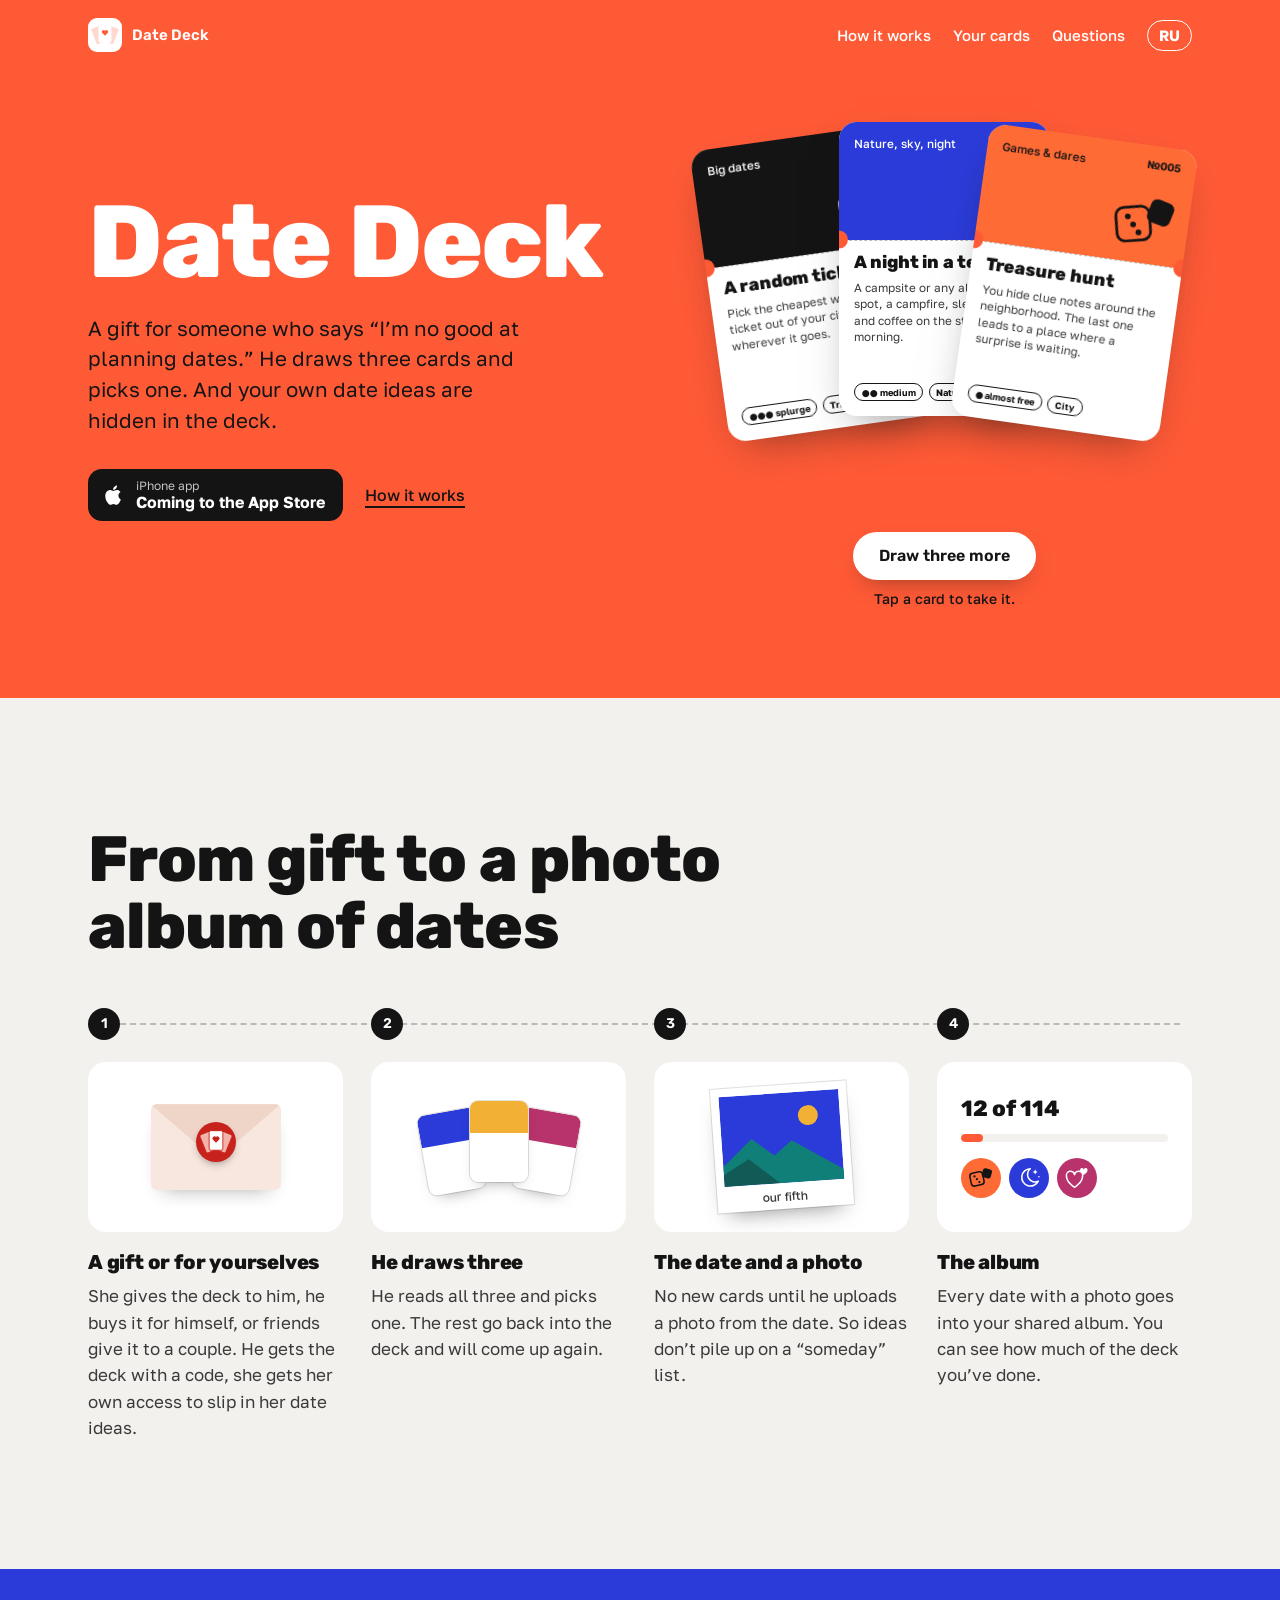
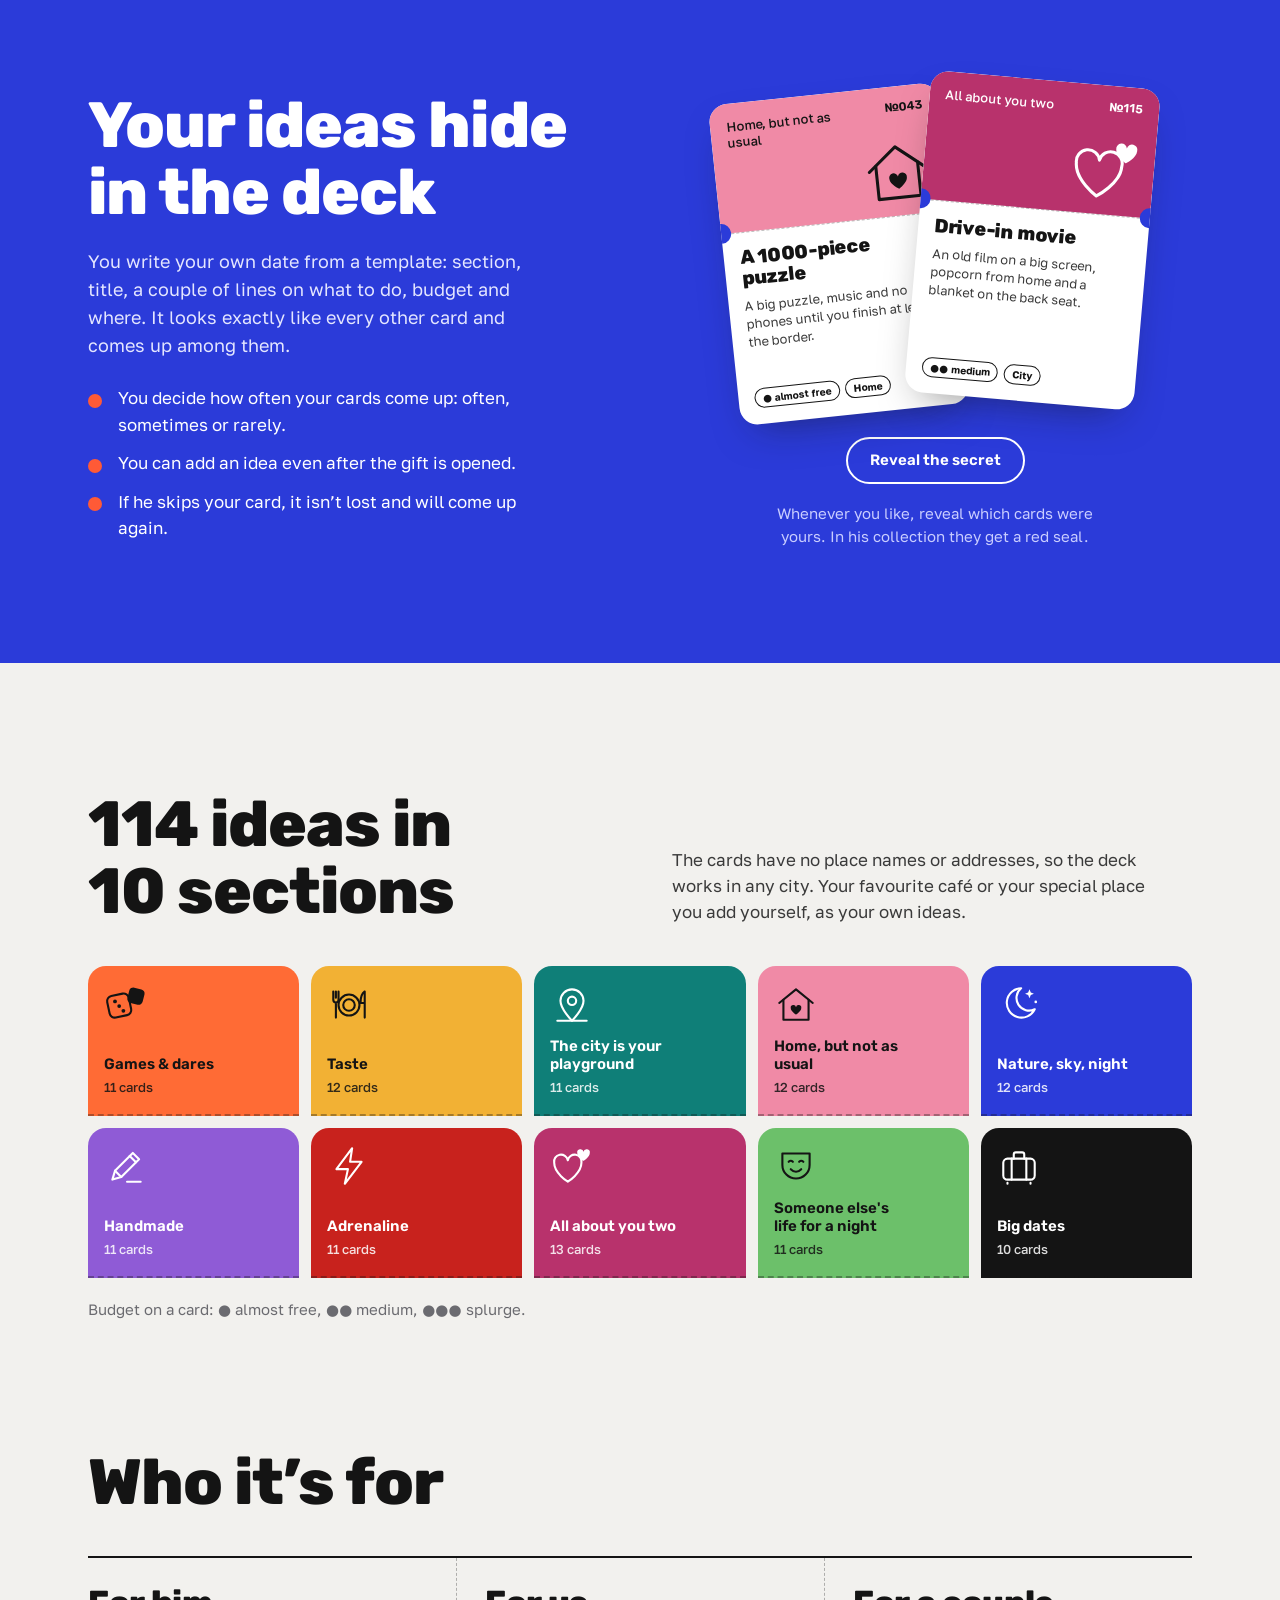
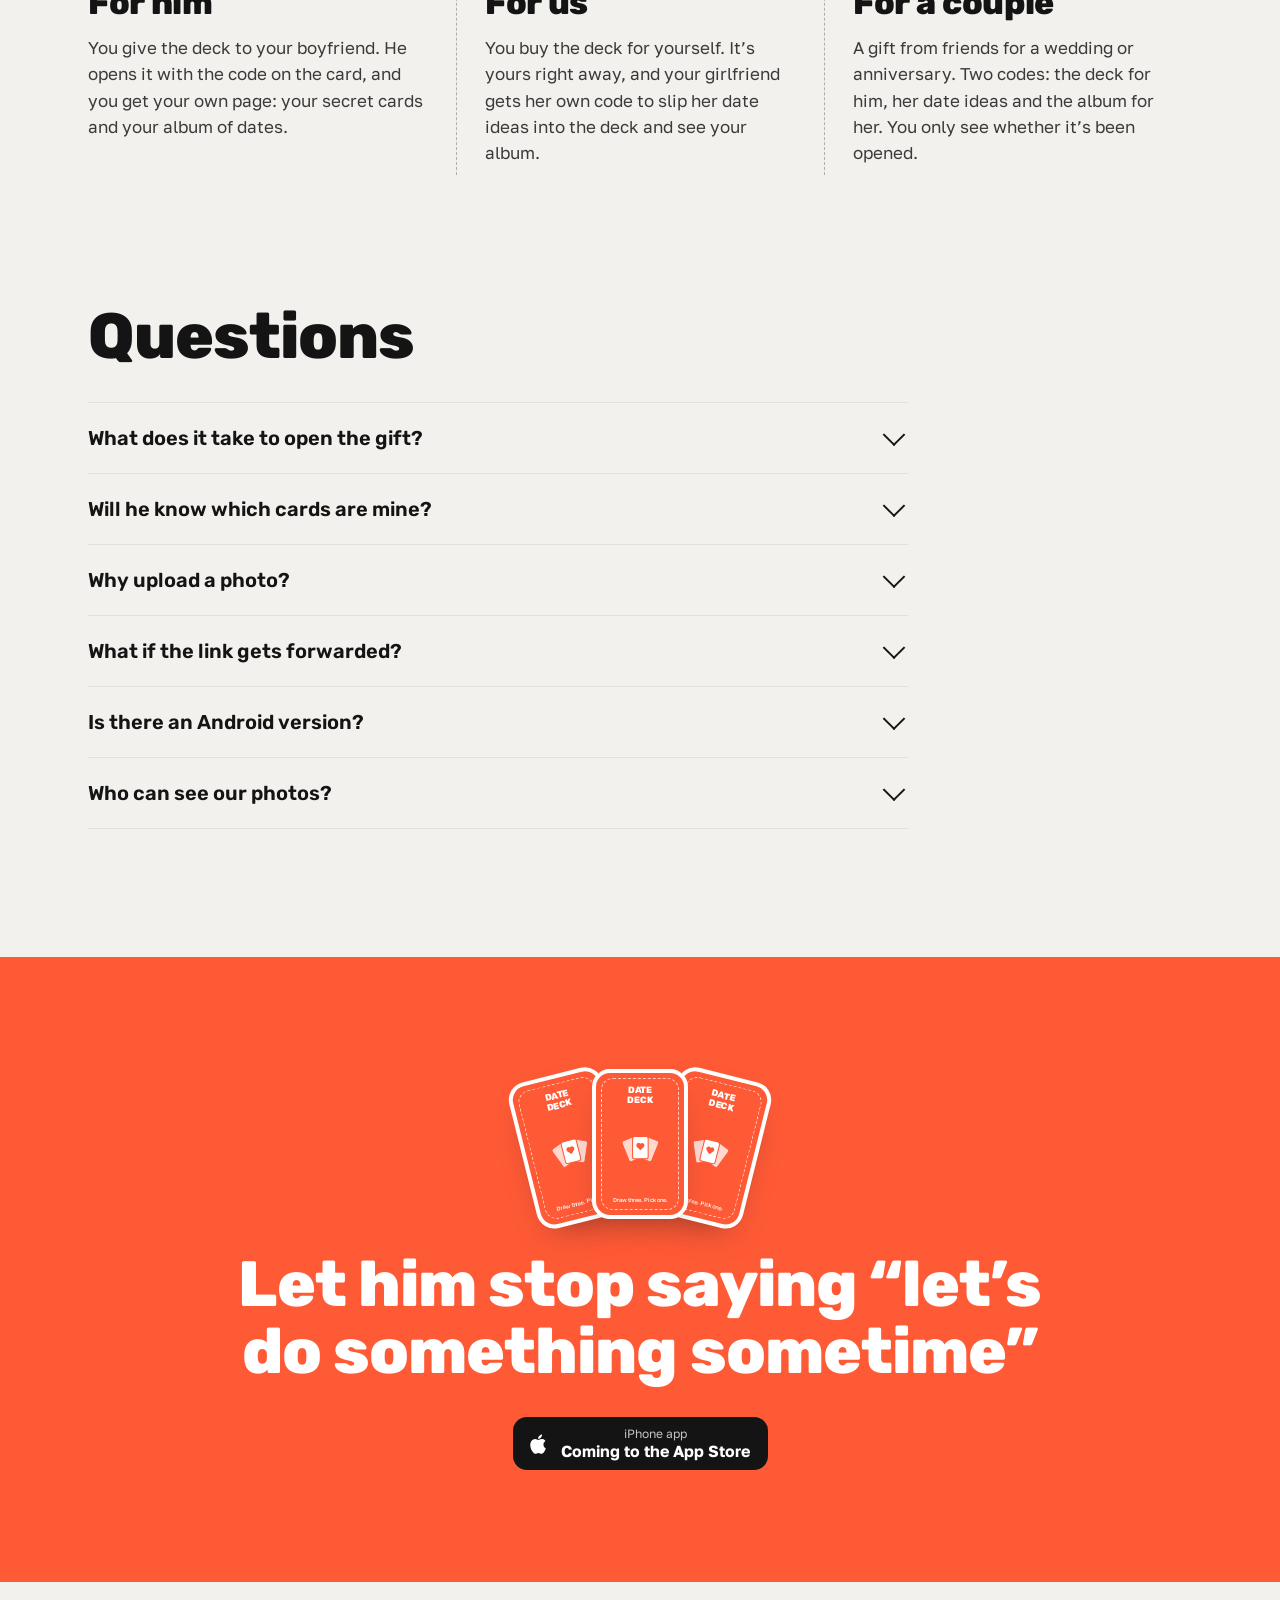
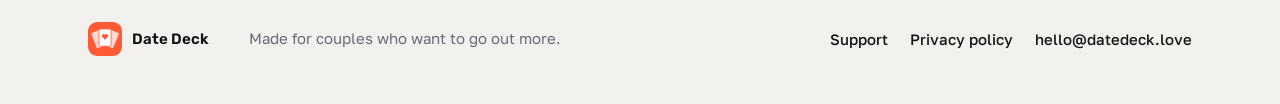
==== commit c1085f22: "Альбом общий Co-Authored-By: Claude Opus 5.5 <noreply@anthropic.com> Claude-Session: https://claude." ====
--- a/index.html
+++ b/index.html
@@ -41,7 +41,7 @@
 
 <section class="how" id="how">
 <h2>От подарка до альбома свиданий</h2>
-<ol class="steps"><li class="step"><span class="step-n">1</span><div class="art art-env"><div class="env"><div class="env-flap"></div><div class="env-seal"><svg class="seal-mark" viewBox="70 70 372 372" aria-hidden="true"><g transform="translate(0 12)"><g transform="rotate(-22 256 420)"><rect x="181" y="120" width="150" height="214" rx="20" fill="#f3b3a8" stroke="#c8221d" stroke-width="10"/></g><g transform="rotate(22 256 420)"><rect x="181" y="120" width="150" height="214" rx="20" fill="#f3b3a8" stroke="#c8221d" stroke-width="10"/></g><g transform="rotate(0 256 420)"><rect x="181" y="120" width="150" height="214" rx="20" fill="#fff" stroke="#c8221d" stroke-width="10"/></g><path d="M50 90 L13 53 A23 23 0 0 1 50 20 A23 23 0 0 1 87 53 Z" fill="#c8221d" transform="translate(211 172.5) scale(0.9)"/></g></svg></div></div></div><h3>Подарок или себе</h3><p>Она дарит колоду ему, он покупает её себе, или друзья дарят паре. Он получает колоду по коду, она — свой доступ, чтобы подкидывать в неё идеи для свиданий.</p></li><li class="step"><span class="step-n">2</span><div class="art art-three"><div class="mini" style="--c:#2B3BD9"><i></i></div><div class="mini" style="--c:#F2B134"><i></i></div><div class="mini" style="--c:#B8326C"><i></i></div></div><h3>Он тянет три карты</h3><p>Читает все три и выбирает одну. Остальные возвращаются в колоду и ещё выпадут.</p></li><li class="step"><span class="step-n">3</span><div class="art art-photo"><div class="polaroid"><div class="ph"><svg viewBox="0 0 120 90" aria-hidden="true"><rect width="120" height="90" fill="#2B3BD9"/><circle cx="88" cy="24" r="10" fill="#F2B134"/><path d="M0 70 30 44l22 18 18-14 50 32v10H0z" fill="#0F7F78"/><path d="M0 90V78l26-14 30 26z" fill="#141414" opacity=".35"/></svg></div><span>наше пятое</span></div></div><h3>Свидание и фото</h3><p>Пока он не загрузит фото со свидания, новые карты не тянутся. Так идеи не копятся в списке «как-нибудь».</p></li><li class="step"><span class="step-n">4</span><div class="art art-album"><div class="prog"><b>12 из 114</b><div class="bar"><i></i></div></div><div class="badges"><span style="--c:#FF6B35;--k:#141414"><svg class="b-ic" viewBox="0 0 84 84" aria-hidden="true"><rect x="8" y="24" width="42" height="42" rx="10" class="s" transform="rotate(-12 29 45)"/><circle cx="21" cy="37" r="3.6" class="f"/><circle cx="29" cy="46" r="3.6" class="f"/><circle cx="37" cy="55" r="3.6" class="f"/><rect x="46" y="12" width="30" height="30" rx="8" class="f" transform="rotate(14 61 27)"/></svg></span><span style="--c:#2B3BD9;--k:#FFFFFF"><svg class="b-ic" viewBox="0 0 84 84" aria-hidden="true"><path d="M46 12a28 28 0 1 0 26 40 24 24 0 0 1-26-40z" class="s"/><path d="M62 14l2.5 6 6 2.5-6 2.5-2.5 6-2.5-6-6-2.5 6-2.5z" class="f"/><circle cx="74" cy="38" r="2.5" class="f"/></svg></span><span style="--c:#B8326C;--k:#FFFFFF"><svg class="b-ic" viewBox="0 0 84 84" aria-hidden="true"><path d="M34 72S8 56 8 36a13 13 0 0 1 26-5 13 13 0 0 1 26 5c0 20-26 36-26 36z" class="s"/><path d="M64 32s-12-7-12-15a6 6 0 0 1 12-2 6 6 0 0 1 12 2c0 8-12 15-12 15z" class="f"/></svg></span></div></div><h3>Альбом</h3><p>Каждое свидание с фото попадает в его коллекцию и в её альбом. Видно, сколько пройдено из всей колоды.</p></li></ol>
+<ol class="steps"><li class="step"><span class="step-n">1</span><div class="art art-env"><div class="env"><div class="env-flap"></div><div class="env-seal"><svg class="seal-mark" viewBox="70 70 372 372" aria-hidden="true"><g transform="translate(0 12)"><g transform="rotate(-22 256 420)"><rect x="181" y="120" width="150" height="214" rx="20" fill="#f3b3a8" stroke="#c8221d" stroke-width="10"/></g><g transform="rotate(22 256 420)"><rect x="181" y="120" width="150" height="214" rx="20" fill="#f3b3a8" stroke="#c8221d" stroke-width="10"/></g><g transform="rotate(0 256 420)"><rect x="181" y="120" width="150" height="214" rx="20" fill="#fff" stroke="#c8221d" stroke-width="10"/></g><path d="M50 90 L13 53 A23 23 0 0 1 50 20 A23 23 0 0 1 87 53 Z" fill="#c8221d" transform="translate(211 172.5) scale(0.9)"/></g></svg></div></div></div><h3>Подарок или себе</h3><p>Она дарит колоду ему, он покупает её себе, или друзья дарят паре. Он получает колоду по коду, она — свой доступ, чтобы подкидывать в неё идеи для свиданий.</p></li><li class="step"><span class="step-n">2</span><div class="art art-three"><div class="mini" style="--c:#2B3BD9"><i></i></div><div class="mini" style="--c:#F2B134"><i></i></div><div class="mini" style="--c:#B8326C"><i></i></div></div><h3>Он тянет три карты</h3><p>Читает все три и выбирает одну. Остальные возвращаются в колоду и ещё выпадут.</p></li><li class="step"><span class="step-n">3</span><div class="art art-photo"><div class="polaroid"><div class="ph"><svg viewBox="0 0 120 90" aria-hidden="true"><rect width="120" height="90" fill="#2B3BD9"/><circle cx="88" cy="24" r="10" fill="#F2B134"/><path d="M0 70 30 44l22 18 18-14 50 32v10H0z" fill="#0F7F78"/><path d="M0 90V78l26-14 30 26z" fill="#141414" opacity=".35"/></svg></div><span>наше пятое</span></div></div><h3>Свидание и фото</h3><p>Пока он не загрузит фото со свидания, новые карты не тянутся. Так идеи не копятся в списке «как-нибудь».</p></li><li class="step"><span class="step-n">4</span><div class="art art-album"><div class="prog"><b>12 из 114</b><div class="bar"><i></i></div></div><div class="badges"><span style="--c:#FF6B35;--k:#141414"><svg class="b-ic" viewBox="0 0 84 84" aria-hidden="true"><rect x="8" y="24" width="42" height="42" rx="10" class="s" transform="rotate(-12 29 45)"/><circle cx="21" cy="37" r="3.6" class="f"/><circle cx="29" cy="46" r="3.6" class="f"/><circle cx="37" cy="55" r="3.6" class="f"/><rect x="46" y="12" width="30" height="30" rx="8" class="f" transform="rotate(14 61 27)"/></svg></span><span style="--c:#2B3BD9;--k:#FFFFFF"><svg class="b-ic" viewBox="0 0 84 84" aria-hidden="true"><path d="M46 12a28 28 0 1 0 26 40 24 24 0 0 1-26-40z" class="s"/><path d="M62 14l2.5 6 6 2.5-6 2.5-2.5 6-2.5-6-6-2.5 6-2.5z" class="f"/><circle cx="74" cy="38" r="2.5" class="f"/></svg></span><span style="--c:#B8326C;--k:#FFFFFF"><svg class="b-ic" viewBox="0 0 84 84" aria-hidden="true"><path d="M34 72S8 56 8 36a13 13 0 0 1 26-5 13 13 0 0 1 26 5c0 20-26 36-26 36z" class="s"/><path d="M64 32s-12-7-12-15a6 6 0 0 1 12-2 6 6 0 0 1 12 2c0 8-12 15-12 15z" class="f"/></svg></span></div></div><h3>Альбом</h3><p>Каждое свидание с фото попадает в ваш общий альбом. Видно, сколько пройдено из всей колоды.</p></li></ol>
 </section>
 
 <section class="secret" id="secret">
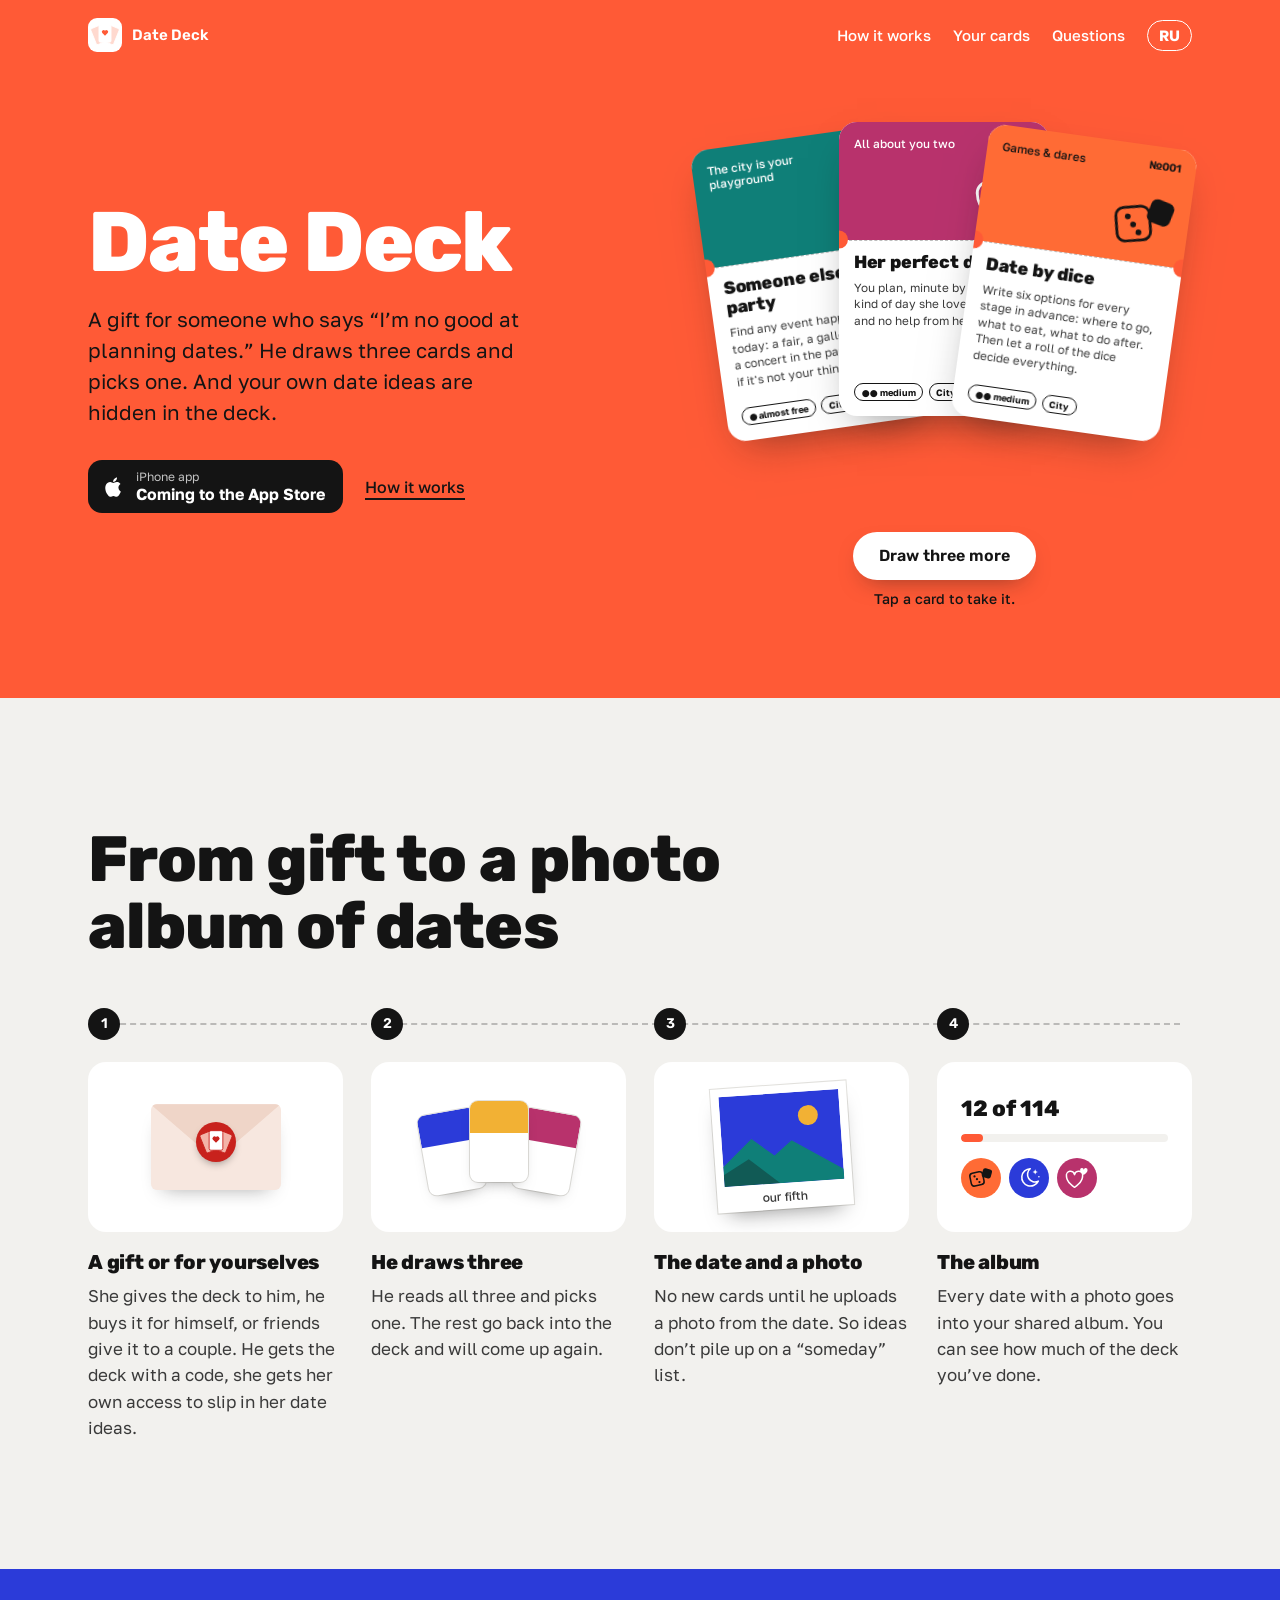
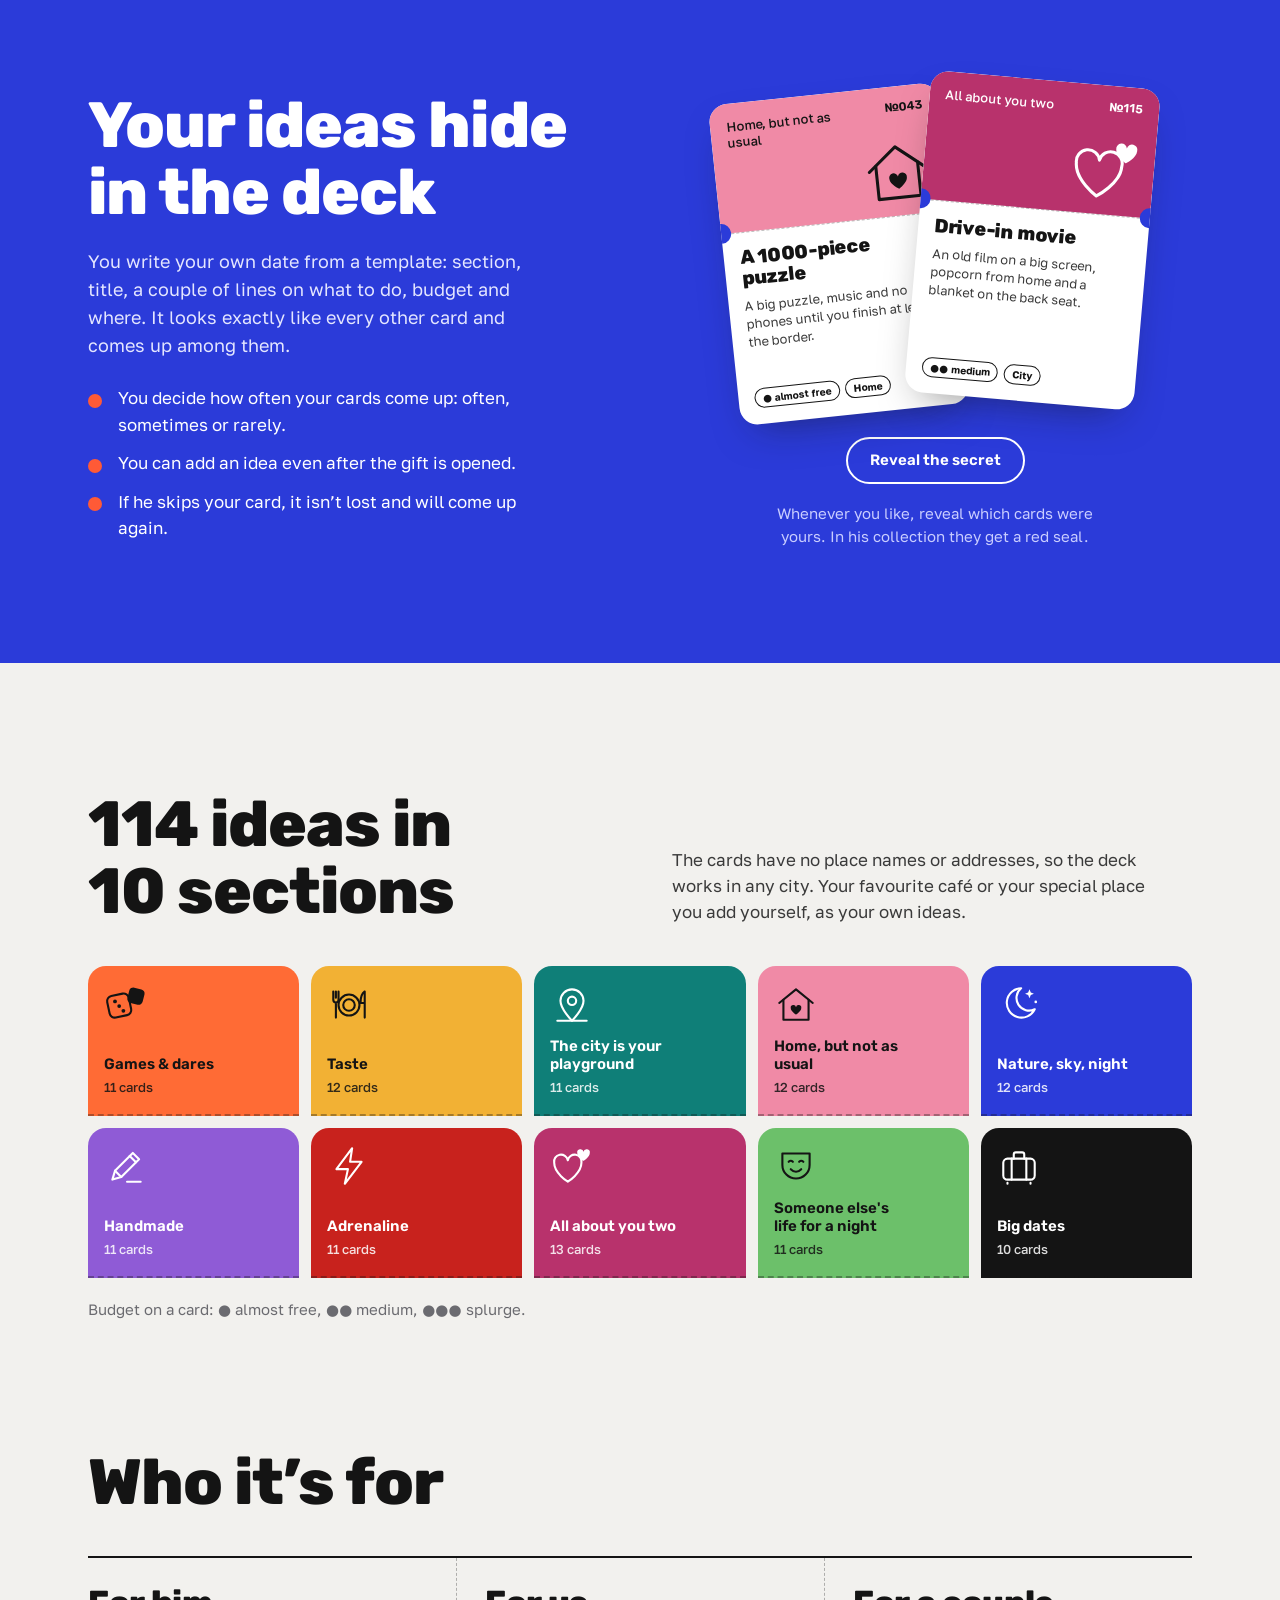
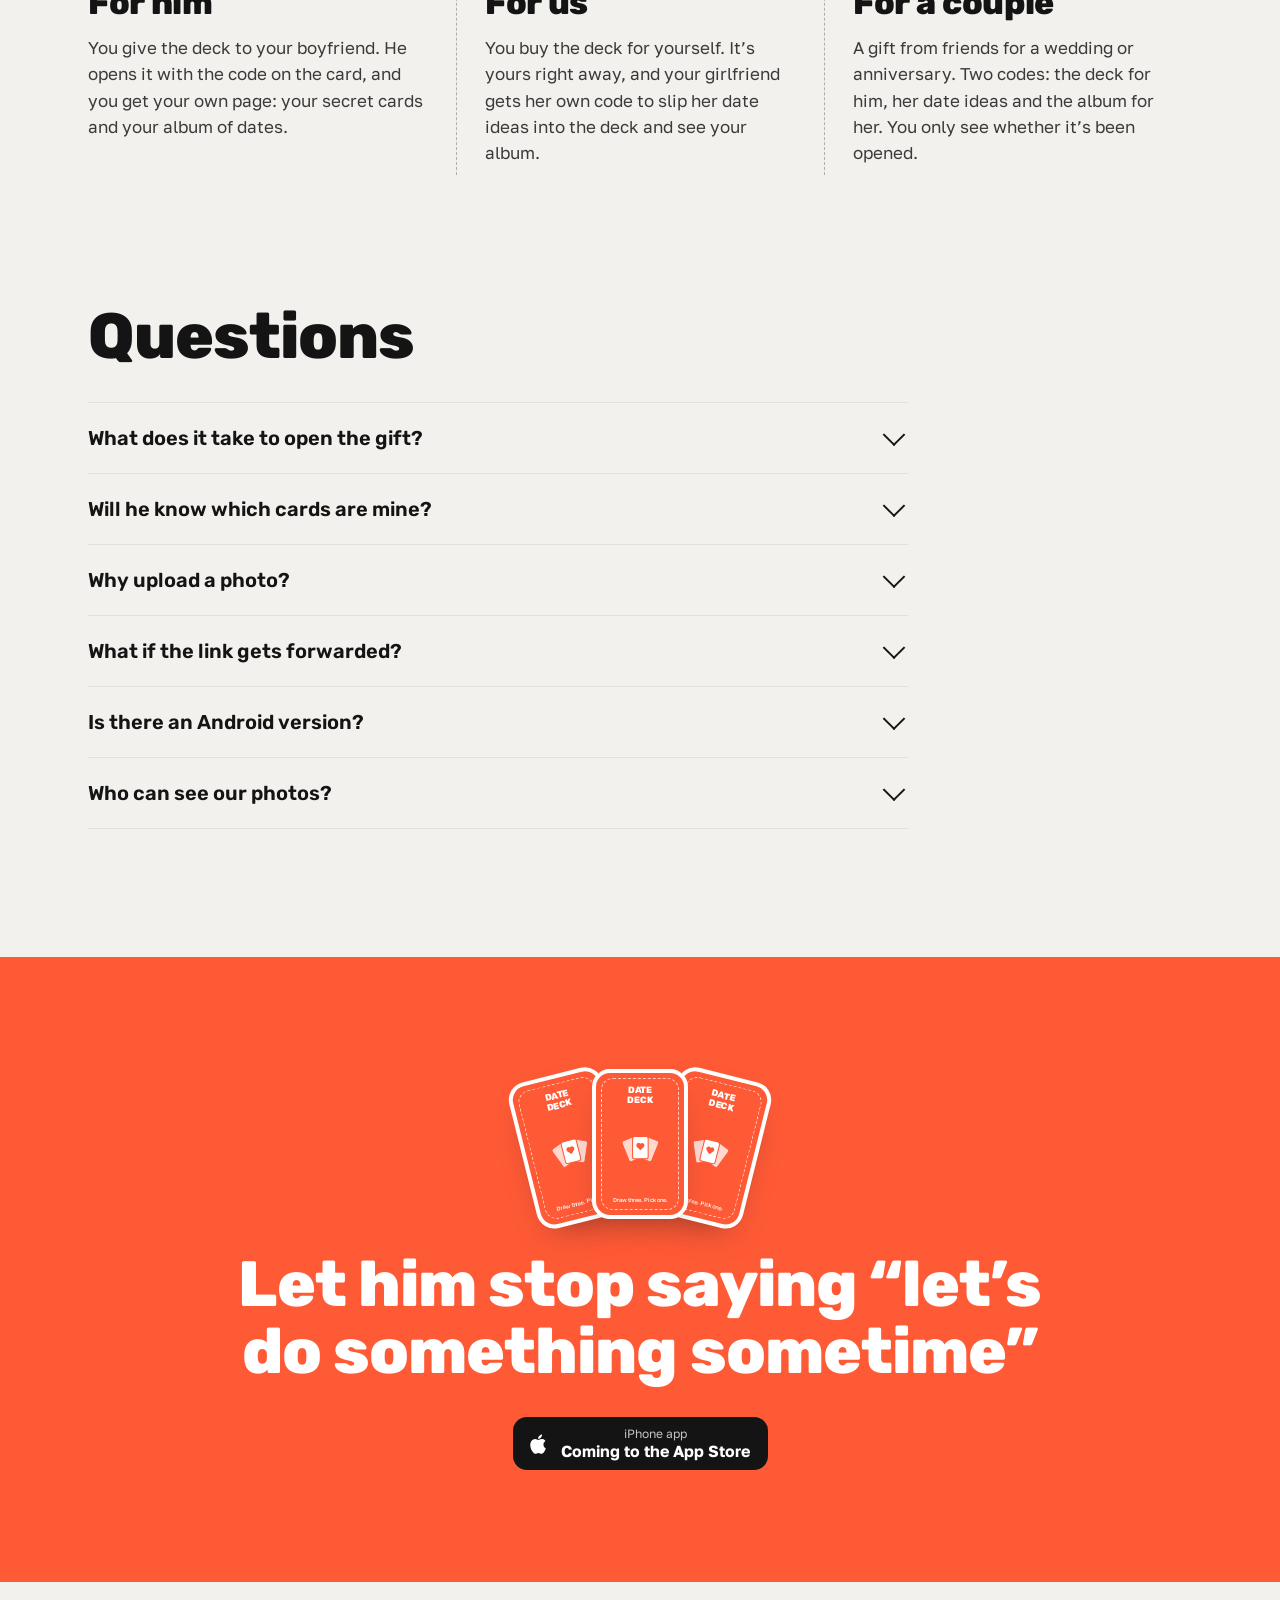
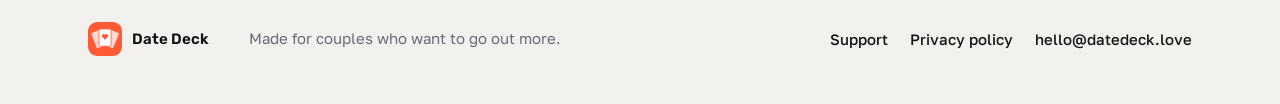
==== commit 1c26936e: "Заголовок не наезжает на карты, сброс кэша Co-Authored-By: Claude Opus 5.5 <noreply@anthropic.com> C" ====
--- a/index.html
+++ b/index.html
@@ -15,7 +15,7 @@
 <link rel="icon" href="/assets/icon.svg" type="image/svg+xml">
 <link rel="apple-touch-icon" href="/assets/icon-180.png">
 <link rel="preload" href="/assets/fonts/Rubik_800ExtraBold.woff2" as="font" type="font/woff2" crossorigin>
-<link rel="stylesheet" href="/assets/site.css">
+<link rel="stylesheet" href="/assets/site.css?v=61485e8a">
 
 </head>
 <body class="home">
@@ -97,9 +97,9 @@
 <nav><a href="/support.html">Поддержка</a><a href="/privacy.html">Политика конфиденциальности</a><a href="mailto:hello@datedeck.love">hello@datedeck.love</a></nav>
 </div>
 </footer>
-<script src="/assets/lang.js"></script>
+<script src="/assets/lang.js?v=ee48ac41"></script>
 <script>window.DD={"draw": "Вытянуть три карты", "redraw": "Вытянуть ещё три", "hint": "Нажми на карту, чтобы взять её.", "picked": "Это ваше следующее свидание.", "back1": "Колода", "back2": "свиданий", "back3": "Тяни три. Выбери одно.", "budget": {"1": "почти даром", "2": "средне", "3": "можно шикануть"}, "place": {"home": "Дома", "city": "Город", "nature": "Природа", "trip": "Поездка"}, "lang": "ru"};</script>
-<script src="/assets/cards.js"></script>
-<script src="/assets/deck.js"></script>
+<script src="/assets/cards.js?v=bd0fd711"></script>
+<script src="/assets/deck.js?v=93fbec20"></script>
 </body>
 </html>
--- a/assets/site.css
+++ b/assets/site.css
@@ -38,7 +38,7 @@
 /* ---------- первый экран ---------- */
 .hero-wrap{background:var(--coral);color:var(--paper);overflow:hidden}
 .hero{max-width:var(--max);margin:0 auto;padding:clamp(12px,3vw,40px) var(--gut) clamp(48px,7vw,96px);display:grid;grid-template-columns:minmax(0,1.15fr) minmax(0,1fr);gap:clamp(24px,3vw,48px);align-items:center}
-.hero h1{font-weight:800;font-size:clamp(52px,8vw,120px);line-height:.92;letter-spacing:-.02em;text-wrap:balance}
+.hero h1{font-weight:800;font-size:clamp(46px,6.6vw,100px);line-height:.92;letter-spacing:-.02em;text-wrap:balance}
 .lead{font-size:clamp(18px,1.6vw,21px);line-height:1.5;max-width:34ch;margin-top:24px;color:var(--ink)}
 .hero-cta{display:flex;align-items:center;gap:16px 22px;flex-wrap:wrap;margin-top:32px}
 .store{display:inline-flex;align-items:center;gap:10px;background:var(--ink);color:var(--paper);border-radius:14px;padding:10px 18px 10px 14px;font:600 16px/1.15 var(--body)}
@@ -251,3 +251,6 @@
 @media (prefers-reduced-motion:reduce){
   *,*::before,*::after{animation-duration:.01ms!important;animation-delay:0s!important;transition-duration:.01ms!important;scroll-behavior:auto!important}
 }
+
+.hero-copy{position:relative;z-index:2;min-width:0}
+.hero h1{overflow-wrap:anywhere}
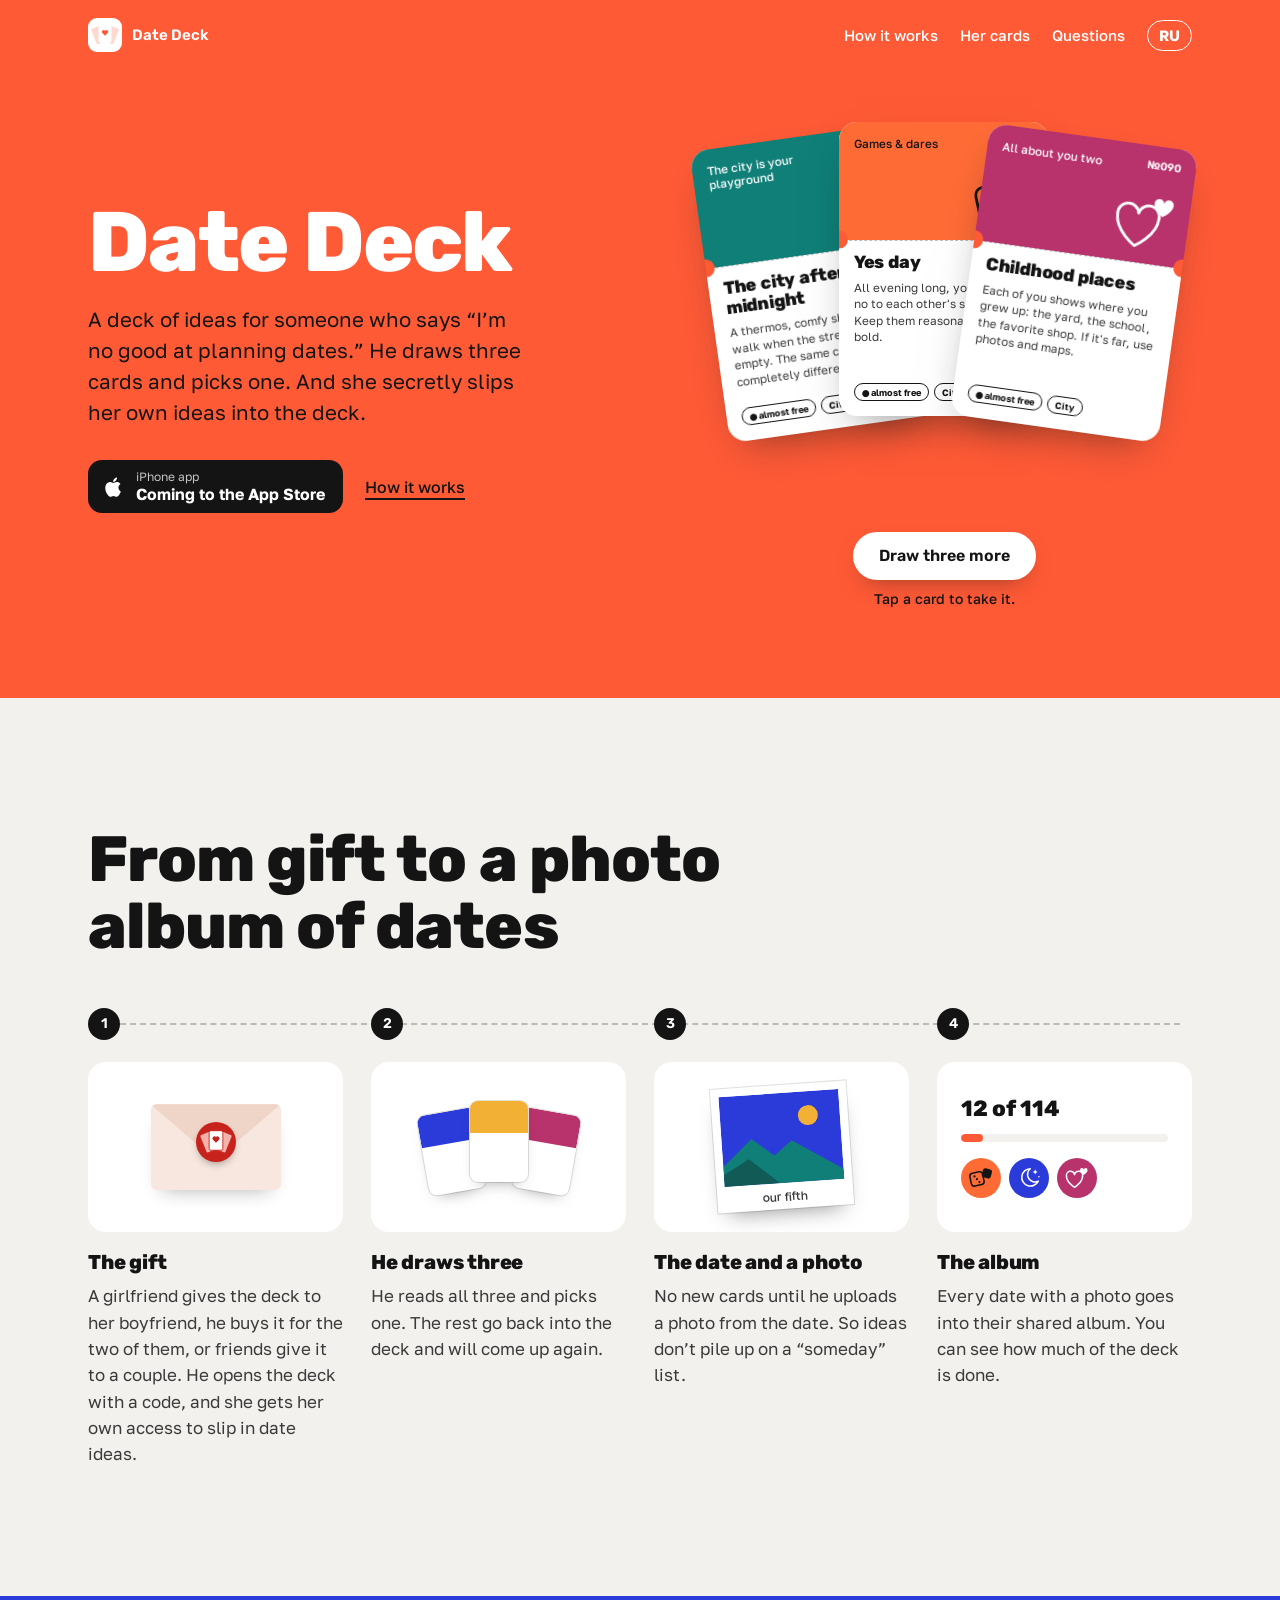
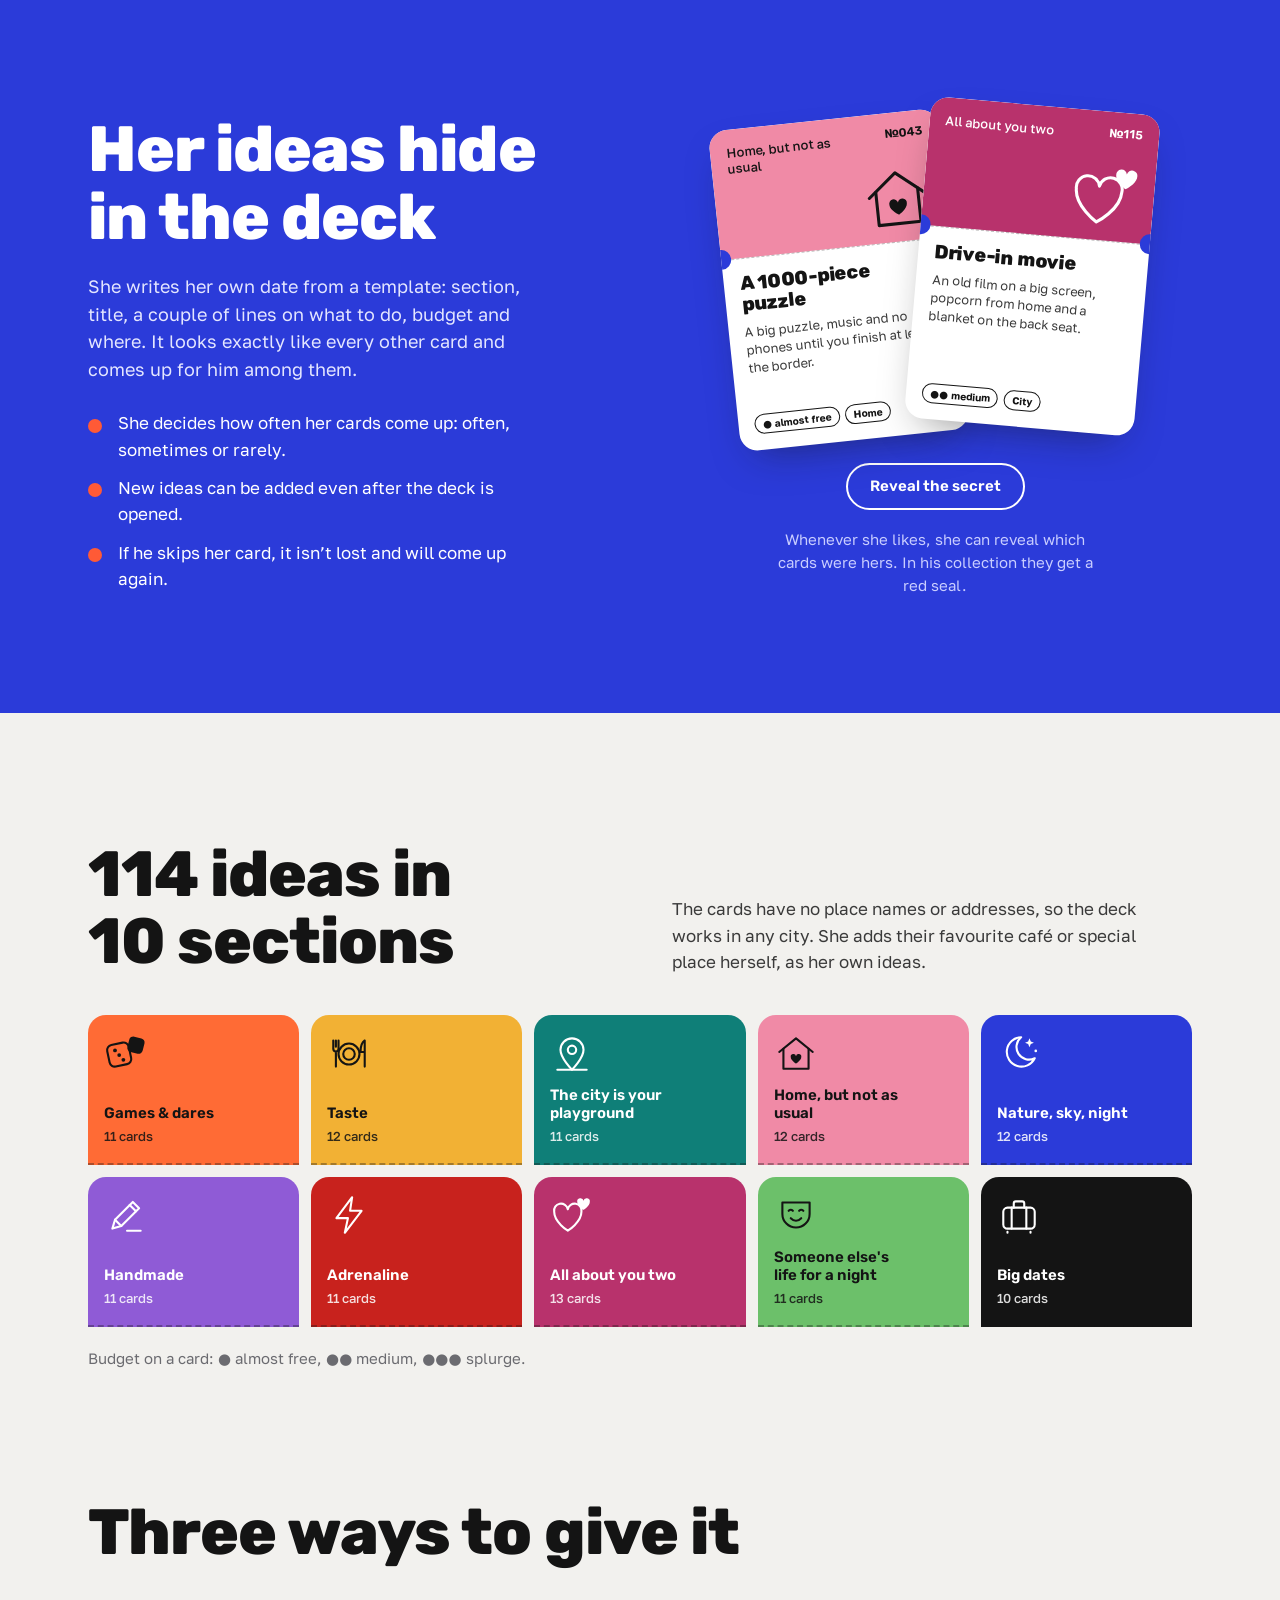
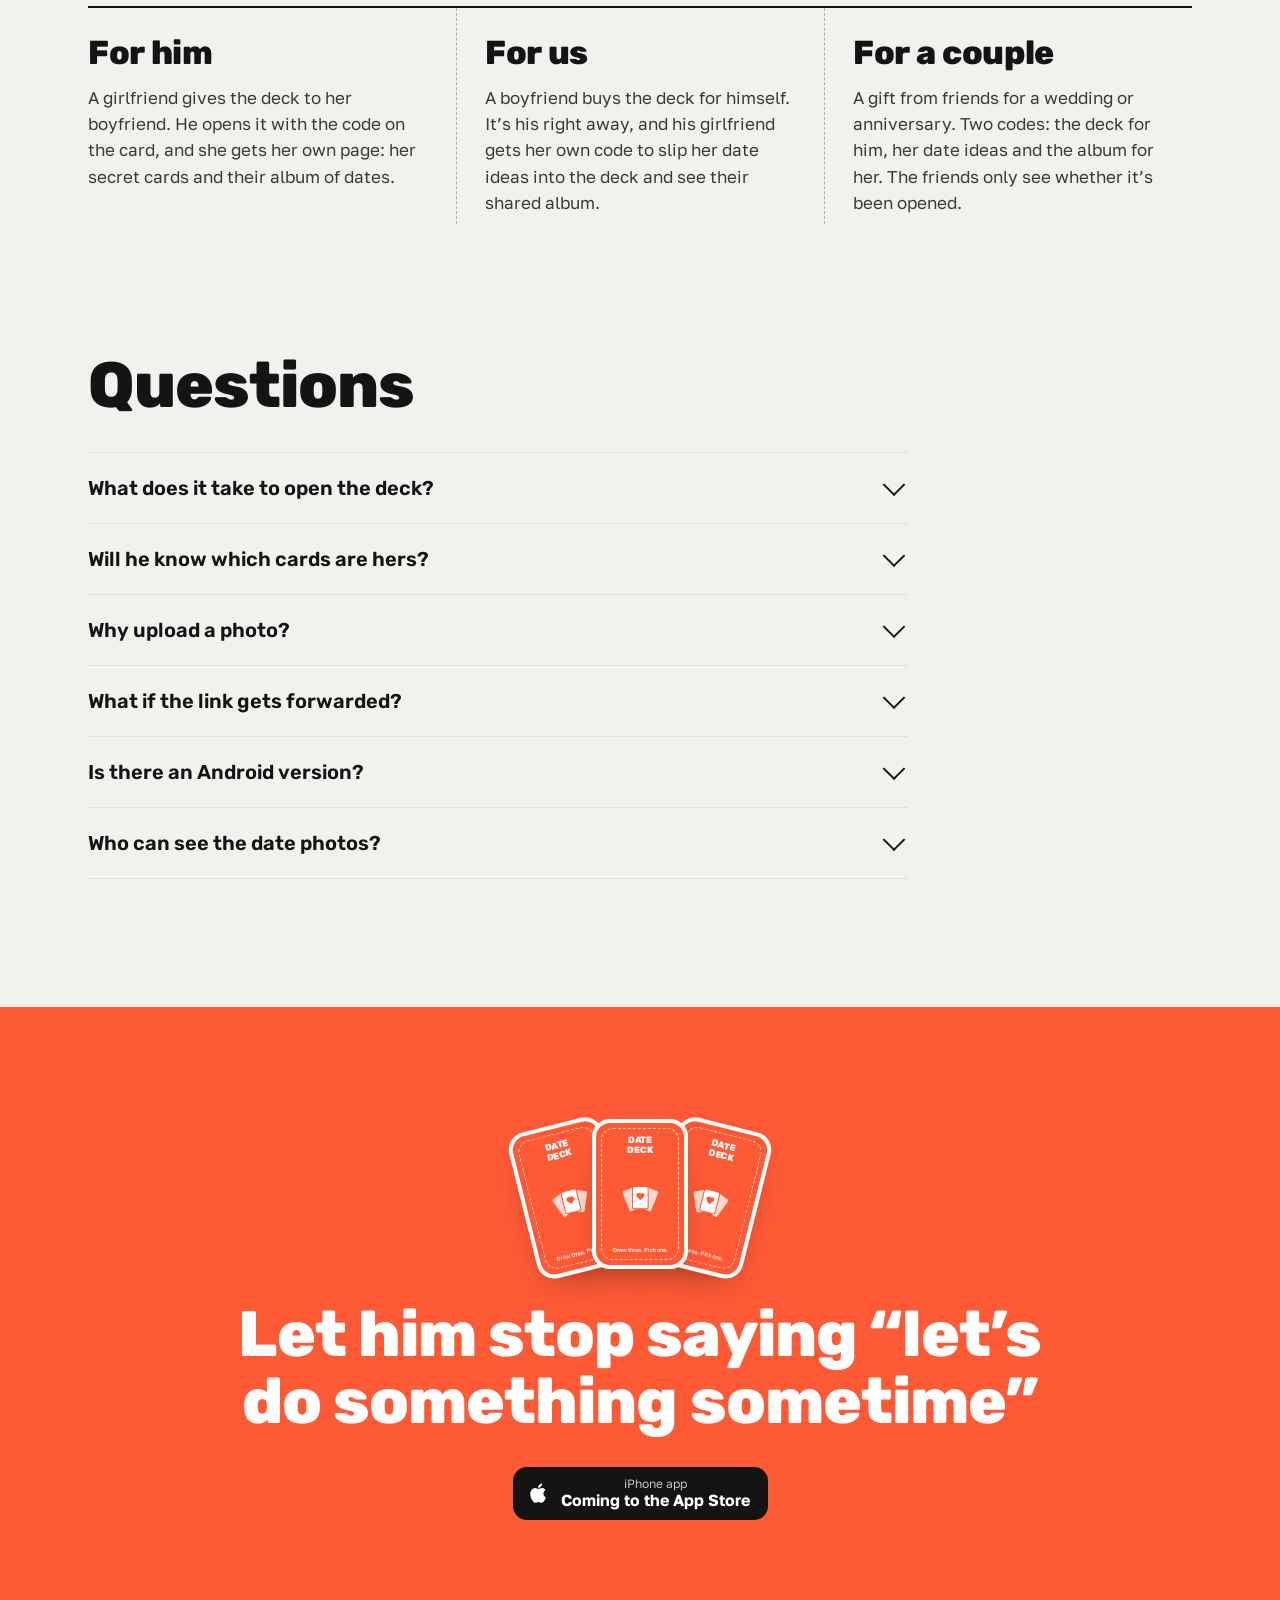
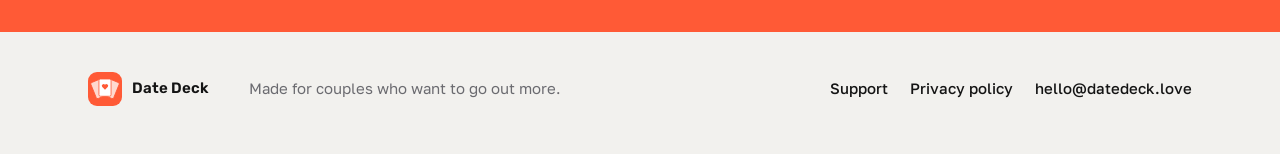
==== commit decf00b8: "Date Deck, тексты под все виды подарка Co-Authored-By: Claude Opus 5.5 <noreply@anthropic.com> Claud" ====
--- a/index.html
+++ b/index.html
@@ -3,12 +3,12 @@
 <head>
 <meta charset="utf-8">
 <meta name="viewport" content="width=device-width,initial-scale=1">
-<title>Колода свиданий — подарок для того, кто не умеет придумывать свидания</title>
-<meta name="description" content="Колода из 114 идей для свиданий в приложении для iPhone. Он тянет три карты и выбирает одну, а среди карт спрятаны твои идеи для свиданий.">
+<title>Date Deck — колода идей для свиданий</title>
+<meta name="description" content="Приложение для iPhone с колодой из 114 идей. Он тянет три карты и выбирает одну, а она тайно подкладывает в колоду свои.">
 <meta name="theme-color" content="#ff5a36">
-<meta property="og:title" content="Колода свиданий — подарок для того, кто не умеет придумывать свидания">
-<meta property="og:description" content="Колода из 114 идей для свиданий в приложении для iPhone. Он тянет три карты и выбирает одну, а среди карт спрятаны твои идеи для свиданий.">
-<meta property="og:image" content="https://datedeck.love/assets/og.png">
+<meta property="og:title" content="Date Deck — колода идей для свиданий">
+<meta property="og:description" content="Приложение для iPhone с колодой из 114 идей. Он тянет три карты и выбирает одну, а она тайно подкладывает в колоду свои.">
+<meta property="og:image" content="https://datedeck.love/assets/og.png?v=2">
 <meta property="og:type" content="website">
 <link rel="alternate" hreflang="ru" href="https://datedeck.love/">
 <link rel="alternate" hreflang="en" href="https://datedeck.love/en/">
@@ -22,13 +22,13 @@
 <a class="skip" href="#main">Перейти к содержанию</a>
 <div class="hero-wrap">
 <header class="top">
-<a class="brand" href="/"><svg class="mark" viewBox="70 70 372 372" aria-hidden="true"><g transform="translate(0 12)"><g transform="rotate(-22 256 420)"><rect x="181" y="120" width="150" height="214" rx="20" fill="#ffd9cf" stroke="#ff5a36" stroke-width="10"/></g><g transform="rotate(22 256 420)"><rect x="181" y="120" width="150" height="214" rx="20" fill="#ffd9cf" stroke="#ff5a36" stroke-width="10"/></g><g transform="rotate(0 256 420)"><rect x="181" y="120" width="150" height="214" rx="20" fill="#fff" stroke="#ff5a36" stroke-width="10"/></g><path d="M50 90 L13 53 A23 23 0 0 1 50 20 A23 23 0 0 1 87 53 Z" fill="#ff5a36" transform="translate(211 172.5) scale(0.9)"/></g></svg><span>Колода свиданий</span></a>
-<nav><a href="/#how">Как это работает</a><a href="/#secret">Твои карты</a><a href="/#faq">Вопросы</a><a class="lang" href="/en/" data-lang="en" hreflang="en">EN</a></nav>
+<a class="brand" href="/"><svg class="mark" viewBox="70 70 372 372" aria-hidden="true"><g transform="translate(0 12)"><g transform="rotate(-22 256 420)"><rect x="181" y="120" width="150" height="214" rx="20" fill="#ffd9cf" stroke="#ff5a36" stroke-width="10"/></g><g transform="rotate(22 256 420)"><rect x="181" y="120" width="150" height="214" rx="20" fill="#ffd9cf" stroke="#ff5a36" stroke-width="10"/></g><g transform="rotate(0 256 420)"><rect x="181" y="120" width="150" height="214" rx="20" fill="#fff" stroke="#ff5a36" stroke-width="10"/></g><path d="M50 90 L13 53 A23 23 0 0 1 50 20 A23 23 0 0 1 87 53 Z" fill="#ff5a36" transform="translate(211 172.5) scale(0.9)"/></g></svg><span>Date Deck</span></a>
+<nav><a href="/#how">Как это работает</a><a href="/#secret">Её карты</a><a href="/#faq">Вопросы</a><a class="lang" href="/en/" data-lang="en" hreflang="en">EN</a></nav>
 </header>
 <section class="hero" id="main">
 <div class="hero-copy">
-<h1>Колода свиданий</h1>
-<p class="lead">Подарок для того, кто говорит «я не умею придумывать свидания». Он тянет три карты и выбирает одну. А среди карт спрятаны твои идеи для свиданий.</p>
+<h1>Date Deck</h1>
+<p class="lead">Колода идей для того, кто говорит «я не умею придумывать свидания». Он тянет три карты и выбирает одну. А она тайно подкладывает в колоду свои идеи.</p>
 <div class="hero-cta"><div class="store" role="note"><svg viewBox="0 0 24 24" aria-hidden="true"><path d="M16.4 12.6c0-2.4 2-3.6 2.1-3.7-1.1-1.7-2.9-1.9-3.5-1.9-1.5-.2-2.9.9-3.7.9-.8 0-1.9-.9-3.2-.8-1.6 0-3.1 1-4 2.4-1.7 3-.4 7.4 1.2 9.8.8 1.2 1.8 2.5 3 2.4 1.2 0 1.7-.8 3.1-.8s1.9.8 3.2.8c1.3 0 2.1-1.2 2.9-2.4.9-1.4 1.3-2.7 1.3-2.8 0 0-2.4-1-2.4-3.9zM14 5.5c.7-.8 1.1-1.9 1-3-1 0-2.1.7-2.8 1.5-.6.7-1.2 1.8-1 2.9 1.1.1 2.1-.6 2.8-1.4z"/></svg><span><small>Приложение для iPhone</small>Скоро в App Store</span></div><a class="ghost" href="#how">Как это работает</a></div>
 </div>
 <div class="table" id="table" aria-live="polite">
@@ -41,15 +41,15 @@
 
 <section class="how" id="how">
 <h2>От подарка до альбома свиданий</h2>
-<ol class="steps"><li class="step"><span class="step-n">1</span><div class="art art-env"><div class="env"><div class="env-flap"></div><div class="env-seal"><svg class="seal-mark" viewBox="70 70 372 372" aria-hidden="true"><g transform="translate(0 12)"><g transform="rotate(-22 256 420)"><rect x="181" y="120" width="150" height="214" rx="20" fill="#f3b3a8" stroke="#c8221d" stroke-width="10"/></g><g transform="rotate(22 256 420)"><rect x="181" y="120" width="150" height="214" rx="20" fill="#f3b3a8" stroke="#c8221d" stroke-width="10"/></g><g transform="rotate(0 256 420)"><rect x="181" y="120" width="150" height="214" rx="20" fill="#fff" stroke="#c8221d" stroke-width="10"/></g><path d="M50 90 L13 53 A23 23 0 0 1 50 20 A23 23 0 0 1 87 53 Z" fill="#c8221d" transform="translate(211 172.5) scale(0.9)"/></g></svg></div></div></div><h3>Подарок или себе</h3><p>Она дарит колоду ему, он покупает её себе, или друзья дарят паре. Он получает колоду по коду, она — свой доступ, чтобы подкидывать в неё идеи для свиданий.</p></li><li class="step"><span class="step-n">2</span><div class="art art-three"><div class="mini" style="--c:#2B3BD9"><i></i></div><div class="mini" style="--c:#F2B134"><i></i></div><div class="mini" style="--c:#B8326C"><i></i></div></div><h3>Он тянет три карты</h3><p>Читает все три и выбирает одну. Остальные возвращаются в колоду и ещё выпадут.</p></li><li class="step"><span class="step-n">3</span><div class="art art-photo"><div class="polaroid"><div class="ph"><svg viewBox="0 0 120 90" aria-hidden="true"><rect width="120" height="90" fill="#2B3BD9"/><circle cx="88" cy="24" r="10" fill="#F2B134"/><path d="M0 70 30 44l22 18 18-14 50 32v10H0z" fill="#0F7F78"/><path d="M0 90V78l26-14 30 26z" fill="#141414" opacity=".35"/></svg></div><span>наше пятое</span></div></div><h3>Свидание и фото</h3><p>Пока он не загрузит фото со свидания, новые карты не тянутся. Так идеи не копятся в списке «как-нибудь».</p></li><li class="step"><span class="step-n">4</span><div class="art art-album"><div class="prog"><b>12 из 114</b><div class="bar"><i></i></div></div><div class="badges"><span style="--c:#FF6B35;--k:#141414"><svg class="b-ic" viewBox="0 0 84 84" aria-hidden="true"><rect x="8" y="24" width="42" height="42" rx="10" class="s" transform="rotate(-12 29 45)"/><circle cx="21" cy="37" r="3.6" class="f"/><circle cx="29" cy="46" r="3.6" class="f"/><circle cx="37" cy="55" r="3.6" class="f"/><rect x="46" y="12" width="30" height="30" rx="8" class="f" transform="rotate(14 61 27)"/></svg></span><span style="--c:#2B3BD9;--k:#FFFFFF"><svg class="b-ic" viewBox="0 0 84 84" aria-hidden="true"><path d="M46 12a28 28 0 1 0 26 40 24 24 0 0 1-26-40z" class="s"/><path d="M62 14l2.5 6 6 2.5-6 2.5-2.5 6-2.5-6-6-2.5 6-2.5z" class="f"/><circle cx="74" cy="38" r="2.5" class="f"/></svg></span><span style="--c:#B8326C;--k:#FFFFFF"><svg class="b-ic" viewBox="0 0 84 84" aria-hidden="true"><path d="M34 72S8 56 8 36a13 13 0 0 1 26-5 13 13 0 0 1 26 5c0 20-26 36-26 36z" class="s"/><path d="M64 32s-12-7-12-15a6 6 0 0 1 12-2 6 6 0 0 1 12 2c0 8-12 15-12 15z" class="f"/></svg></span></div></div><h3>Альбом</h3><p>Каждое свидание с фото попадает в ваш общий альбом. Видно, сколько пройдено из всей колоды.</p></li></ol>
+<ol class="steps"><li class="step"><span class="step-n">1</span><div class="art art-env"><div class="env"><div class="env-flap"></div><div class="env-seal"><svg class="seal-mark" viewBox="70 70 372 372" aria-hidden="true"><g transform="translate(0 12)"><g transform="rotate(-22 256 420)"><rect x="181" y="120" width="150" height="214" rx="20" fill="#f3b3a8" stroke="#c8221d" stroke-width="10"/></g><g transform="rotate(22 256 420)"><rect x="181" y="120" width="150" height="214" rx="20" fill="#f3b3a8" stroke="#c8221d" stroke-width="10"/></g><g transform="rotate(0 256 420)"><rect x="181" y="120" width="150" height="214" rx="20" fill="#fff" stroke="#c8221d" stroke-width="10"/></g><path d="M50 90 L13 53 A23 23 0 0 1 50 20 A23 23 0 0 1 87 53 Z" fill="#c8221d" transform="translate(211 172.5) scale(0.9)"/></g></svg></div></div></div><h3>Подарок</h3><p>Девушка дарит колоду парню, парень покупает её на двоих, или её дарят паре друзья. Он открывает колоду по коду, а у неё свой вход, чтобы подкладывать идеи для свиданий.</p></li><li class="step"><span class="step-n">2</span><div class="art art-three"><div class="mini" style="--c:#2B3BD9"><i></i></div><div class="mini" style="--c:#F2B134"><i></i></div><div class="mini" style="--c:#B8326C"><i></i></div></div><h3>Он тянет три карты</h3><p>Читает все три и выбирает одну. Остальные возвращаются в колоду и ещё выпадут.</p></li><li class="step"><span class="step-n">3</span><div class="art art-photo"><div class="polaroid"><div class="ph"><svg viewBox="0 0 120 90" aria-hidden="true"><rect width="120" height="90" fill="#2B3BD9"/><circle cx="88" cy="24" r="10" fill="#F2B134"/><path d="M0 70 30 44l22 18 18-14 50 32v10H0z" fill="#0F7F78"/><path d="M0 90V78l26-14 30 26z" fill="#141414" opacity=".35"/></svg></div><span>наше пятое</span></div></div><h3>Свидание и фото</h3><p>Пока он не загрузит фото со свидания, новые карты не тянутся. Так идеи не копятся в списке «как-нибудь».</p></li><li class="step"><span class="step-n">4</span><div class="art art-album"><div class="prog"><b>12 из 114</b><div class="bar"><i></i></div></div><div class="badges"><span style="--c:#FF6B35;--k:#141414"><svg class="b-ic" viewBox="0 0 84 84" aria-hidden="true"><rect x="8" y="24" width="42" height="42" rx="10" class="s" transform="rotate(-12 29 45)"/><circle cx="21" cy="37" r="3.6" class="f"/><circle cx="29" cy="46" r="3.6" class="f"/><circle cx="37" cy="55" r="3.6" class="f"/><rect x="46" y="12" width="30" height="30" rx="8" class="f" transform="rotate(14 61 27)"/></svg></span><span style="--c:#2B3BD9;--k:#FFFFFF"><svg class="b-ic" viewBox="0 0 84 84" aria-hidden="true"><path d="M46 12a28 28 0 1 0 26 40 24 24 0 0 1-26-40z" class="s"/><path d="M62 14l2.5 6 6 2.5-6 2.5-2.5 6-2.5-6-6-2.5 6-2.5z" class="f"/><circle cx="74" cy="38" r="2.5" class="f"/></svg></span><span style="--c:#B8326C;--k:#FFFFFF"><svg class="b-ic" viewBox="0 0 84 84" aria-hidden="true"><path d="M34 72S8 56 8 36a13 13 0 0 1 26-5 13 13 0 0 1 26 5c0 20-26 36-26 36z" class="s"/><path d="M64 32s-12-7-12-15a6 6 0 0 1 12-2 6 6 0 0 1 12 2c0 8-12 15-12 15z" class="f"/></svg></span></div></div><h3>Альбом</h3><p>Каждое свидание с фото попадает в общий альбом пары. Видно, сколько пройдено из всей колоды.</p></li></ol>
 </section>
 
 <section class="secret" id="secret">
 <div class="secret-in">
 <div class="secret-copy">
-<h2>Твои идеи прячутся в колоде</h2>
-<p>Ты пишешь своё свидание по образцу: раздел, название, пара строк о том, что делать, бюджет и где. Карта выглядит точно так же, как остальные, и выпадает ему среди обычных.</p>
-<ul class="ticks"><li>Ты решаешь, как часто твои карты выпадают: часто, иногда или редко.</li><li>Можно дописать идею и после того, как подарок открыт.</li><li>Пропущенная твоя карта не теряется и выпадет снова.</li></ul>
+<h2>Её идеи прячутся в колоде</h2>
+<p>Она пишет своё свидание по образцу: раздел, название, пара строк о том, что делать, бюджет и где. Карта выглядит точно так же, как остальные, и выпадает ему среди обычных.</p>
+<ul class="ticks"><li>Она решает, как часто её карты выпадают: часто, иногда или редко.</li><li>Новые идеи можно подкладывать и после того, как колода открыта.</li><li>Пропущенная её карта не теряется и выпадет снова.</li></ul>
 </div>
 <div class="pair">
 <div class="pair-cards"><div class="ticket " style="--c:#F08AA6;--k:#141414">
@@ -62,25 +62,25 @@
 <div class="t-chips"><span class="chip">●● средне</span><span class="chip">Город</span></div></div><div class="seal" aria-hidden="true"><span>Её карта</span></div>
 </div></div>
 <button class="reveal" id="reveal" type="button" data-on="Спрятать" data-off="Раскрыть тайну" aria-pressed="false">Раскрыть тайну</button>
-<p class="reveal-note">Когда захочешь, раскроешь, какие карты были твоими. В его коллекции они получат красную печать.</p>
+<p class="reveal-note">Когда она захочет, можно раскрыть, какие карты были её. В его коллекции они получат красную печать.</p>
 </div>
 </div>
 </section>
 
 <section class="sections">
-<div class="sections-head"><h2>114 идей в 10 разделах</h2><p>В картах нет названий мест и адресов, поэтому колода работает в любом городе. Любимую кофейню или ваше место добавишь ты сама, своими идеями.</p></div>
+<div class="sections-head"><h2>114 идей в 10 разделах</h2><p>В картах нет названий мест и адресов, поэтому колода работает в любом городе. Любимую кофейню или «ваше место» она добавит сама, своими идеями.</p></div>
 <ul class="sec-grid"><li style="--c:#FF6B35;--k:#141414"><svg class="s-ic" viewBox="0 0 84 84" aria-hidden="true"><rect x="8" y="24" width="42" height="42" rx="10" class="s" transform="rotate(-12 29 45)"/><circle cx="21" cy="37" r="3.6" class="f"/><circle cx="29" cy="46" r="3.6" class="f"/><circle cx="37" cy="55" r="3.6" class="f"/><rect x="46" y="12" width="30" height="30" rx="8" class="f" transform="rotate(14 61 27)"/></svg><b>Игры и вызовы</b><span>11 карт</span></li><li style="--c:#F2B134;--k:#141414"><svg class="s-ic" viewBox="0 0 84 84" aria-hidden="true"><circle cx="42" cy="44" r="20" class="s"/><circle cx="42" cy="44" r="11" class="s"/><path d="M12 18v16a5 5 0 0 0 5 5v29M12 18v12M17 18v12M22 18v16a5 5 0 0 1-5 5" class="s"/><path d="M72 68V18c-6 4-8 12-8 22h8" class="s"/></svg><b>Вкус</b><span>12 карт</span></li><li style="--c:#0F7F78;--k:#FFFFFF"><svg class="s-ic" viewBox="0 0 84 84" aria-hidden="true"><path d="M42 74S20 52 20 36a22 22 0 0 1 44 0c0 16-22 38-22 38z" class="s"/><circle cx="42" cy="36" r="8" class="s"/><path d="M14 74h56" class="s"/></svg><b>Город как игровое поле</b><span>11 карт</span></li><li style="--c:#F08AA6;--k:#141414"><svg class="s-ic" viewBox="0 0 84 84" aria-hidden="true"><path d="M10 40 42 14l32 26" class="s"/><path d="M18 34v38h48V34" class="s"/><path d="M42 62s-10-6-10-12a5 5 0 0 1 10-2 5 5 0 0 1 10 2c0 6-10 12-10 12z" class="f"/></svg><b>Дома, но не как обычно</b><span>12 карт</span></li><li style="--c:#2B3BD9;--k:#FFFFFF"><svg class="s-ic" viewBox="0 0 84 84" aria-hidden="true"><path d="M46 12a28 28 0 1 0 26 40 24 24 0 0 1-26-40z" class="s"/><path d="M62 14l2.5 6 6 2.5-6 2.5-2.5 6-2.5-6-6-2.5 6-2.5z" class="f"/><circle cx="74" cy="38" r="2.5" class="f"/></svg><b>Природа, небо, ночь</b><span>12 карт</span></li><li style="--c:#8F5BD6;--k:#FFFFFF"><svg class="s-ic" viewBox="0 0 84 84" aria-hidden="true"><path d="M16 68l5-17L55 17l12 12-34 34z" class="s"/><path d="M21 51l12 12M49 23l12 12" class="s"/><path d="M44 72h26" class="s"/></svg><b>Сделать руками</b><span>11 карт</span></li><li style="--c:#C8221D;--k:#FFFFFF"><svg class="s-ic" viewBox="0 0 84 84" aria-hidden="true"><path d="M48 8 18 48h22l-6 28 32-42H44z" class="s"/></svg><b>Немного адреналина</b><span>11 карт</span></li><li style="--c:#B8326C;--k:#FFFFFF"><svg class="s-ic" viewBox="0 0 84 84" aria-hidden="true"><path d="M34 72S8 56 8 36a13 13 0 0 1 26-5 13 13 0 0 1 26 5c0 20-26 36-26 36z" class="s"/><path d="M64 32s-12-7-12-15a6 6 0 0 1 12-2 6 6 0 0 1 12 2c0 8-12 15-12 15z" class="f"/></svg><b>Про вас двоих</b><span>13 карт</span></li><li style="--c:#6CC06A;--k:#141414"><svg class="s-ic" viewBox="0 0 84 84" aria-hidden="true"><path d="M16 18h52v22a26 26 0 0 1-52 0z" class="s"/><path d="M28 34q4-4 8 0M48 34q4-4 8 0" class="s"/><path d="M32 48q10 10 20 0" class="s"/></svg><b>Чужая жизнь на один вечер</b><span>11 карт</span></li><li style="--c:#141414;--k:#FFFFFF"><svg class="s-ic" viewBox="0 0 84 84" aria-hidden="true"><rect x="12" y="28" width="60" height="40" rx="8" class="s"/><path d="M32 28v-8a4 4 0 0 1 4-4h12a4 4 0 0 1 4 4v8M28 28v40M56 28v40" class="s"/><path d="M20 74v2M64 74v2" class="s"/></svg><b>Большие свидания</b><span>10 карт</span></li></ul>
 <p class="legend">Бюджет на карте: ● почти даром, ●● средне, ●●● можно шикануть.</p>
 </section>
 
 <section class="modes">
-<h2>Кому подарить</h2>
-<ul class="modes-list"><li><h3>Ему</h3><p>Ты даришь колоду парню. Он открывает её по коду с открытки, а у тебя кабинет: твои тайные карты и альбом ваших свиданий.</p></li><li><h3>Нам двоим</h3><p>Ты покупаешь колоду себе. Она сразу у тебя, а девушке уходит свой код: по нему она подкидывает в колоду свои идеи для свиданий и смотрит ваш альбом.</p></li><li><h3>Паре</h3><p>Подарок от друзей на свадьбу или годовщину. Два кода: ему колода, ей её идеи для свиданий и альбом. Вы видите только, открыт ли подарок.</p></li></ul>
+<h2>Три способа подарить</h2>
+<ul class="modes-list"><li><h3>Ему</h3><p>Девушка дарит колоду парню. Он открывает её по коду с открытки, а у неё свой кабинет: её тайные карты и альбом их свиданий.</p></li><li><h3>Нам двоим</h3><p>Парень покупает колоду себе. Она сразу у него, а девушке уходит свой код: по нему она подкладывает в колоду свои идеи для свиданий и смотрит их общий альбом.</p></li><li><h3>Паре</h3><p>Подарок от друзей на свадьбу или годовщину. Два кода: ему колода, ей её идеи для свиданий и альбом. Друзья видят только, открыт ли подарок.</p></li></ul>
 </section>
 
 <section class="faq" id="faq">
 <h2>Вопросы</h2>
-<div class="faq-list"><details><summary>Что нужно, чтобы открыть подарок?</summary><p>iPhone и приложение «Колода свиданий». Он открывает ссылку или сканирует QR с открытки, либо вводит код в приложении.</p></details><details><summary>Он узнает, какие карты мои?</summary><p>Нет. Твои карты выглядят как обычные. Узнает, только если ты сама раскроешь тайну.</p></details><details><summary>Зачем загружать фото?</summary><p>Фото подтверждает, что свидание было. Без него следующая карта не вытянется. Если карта не подошла, её можно вернуть в колоду и вытянуть новые три.</p></details><details><summary>Что будет, если ссылку перешлют?</summary><p>Код одноразовый. Как только он откроет подарок, код сгорает, и у другого человека будет «подарок уже открыт». Если код потерялся, ты выпустишь новый со своей почты.</p></details><details><summary>А для Android?</summary><p>Пока только iPhone. Версии для Android и Telegram появятся позже.</p></details><details><summary>Кто видит наши фото?</summary><p>Только вы двое. Фото хранятся в закрытом хранилище, их нет в открытом доступе.</p></details></div>
+<div class="faq-list"><details><summary>Что нужно, чтобы открыть колоду?</summary><p>iPhone и приложение Date Deck. Код открывается по ссылке, по QR с открытки или вводом в приложении.</p></details><details><summary>Он узнает, какие карты её?</summary><p>Нет. Её карты выглядят как обычные. Он узнает, только если она сама раскроет тайну.</p></details><details><summary>Зачем загружать фото?</summary><p>Фото подтверждает, что свидание было. Без него следующая карта не вытянется. Если карта не подошла, её можно вернуть в колоду и вытянуть новые три.</p></details><details><summary>Что будет, если ссылку перешлют?</summary><p>Код одноразовый. Как только по нему вошли, код сгорает, и у другого человека будет «подарок уже открыт». Если код потерялся, покупатель выпустит новый со своей почты.</p></details><details><summary>А для Android?</summary><p>Пока только iPhone. Версии для Android и Telegram появятся позже.</p></details><details><summary>Кто видит фото со свиданий?</summary><p>Только пара. Фото хранятся в закрытом хранилище, их нет в открытом доступе.</p></details></div>
 </section>
 
 <section class="end">
@@ -92,13 +92,13 @@
 </section>
 <footer class="foot">
 <div class="foot-in">
-<a class="brand" href="/"><svg class="mark" viewBox="70 70 372 372" aria-hidden="true"><g transform="translate(0 12)"><g transform="rotate(-22 256 420)"><rect x="181" y="120" width="150" height="214" rx="20" fill="#ffd9cf" stroke="#ff5a36" stroke-width="10"/></g><g transform="rotate(22 256 420)"><rect x="181" y="120" width="150" height="214" rx="20" fill="#ffd9cf" stroke="#ff5a36" stroke-width="10"/></g><g transform="rotate(0 256 420)"><rect x="181" y="120" width="150" height="214" rx="20" fill="#fff" stroke="#ff5a36" stroke-width="10"/></g><path d="M50 90 L13 53 A23 23 0 0 1 50 20 A23 23 0 0 1 87 53 Z" fill="#ff5a36" transform="translate(211 172.5) scale(0.9)"/></g></svg><span>Колода свиданий</span></a>
-<p>Сделано для пар, которые хотят видеться чаще.</p>
+<a class="brand" href="/"><svg class="mark" viewBox="70 70 372 372" aria-hidden="true"><g transform="translate(0 12)"><g transform="rotate(-22 256 420)"><rect x="181" y="120" width="150" height="214" rx="20" fill="#ffd9cf" stroke="#ff5a36" stroke-width="10"/></g><g transform="rotate(22 256 420)"><rect x="181" y="120" width="150" height="214" rx="20" fill="#ffd9cf" stroke="#ff5a36" stroke-width="10"/></g><g transform="rotate(0 256 420)"><rect x="181" y="120" width="150" height="214" rx="20" fill="#fff" stroke="#ff5a36" stroke-width="10"/></g><path d="M50 90 L13 53 A23 23 0 0 1 50 20 A23 23 0 0 1 87 53 Z" fill="#ff5a36" transform="translate(211 172.5) scale(0.9)"/></g></svg><span>Date Deck</span></a>
+<p>Сделано для пар, которые хотят чаще ходить на свидания.</p>
 <nav><a href="/support.html">Поддержка</a><a href="/privacy.html">Политика конфиденциальности</a><a href="mailto:hello@datedeck.love">hello@datedeck.love</a></nav>
 </div>
 </footer>
 <script src="/assets/lang.js?v=ee48ac41"></script>
-<script>window.DD={"draw": "Вытянуть три карты", "redraw": "Вытянуть ещё три", "hint": "Нажми на карту, чтобы взять её.", "picked": "Это ваше следующее свидание.", "back1": "Колода", "back2": "свиданий", "back3": "Тяни три. Выбери одно.", "budget": {"1": "почти даром", "2": "средне", "3": "можно шикануть"}, "place": {"home": "Дома", "city": "Город", "nature": "Природа", "trip": "Поездка"}, "lang": "ru"};</script>
+<script>window.DD={"draw": "Вытянуть три карты", "redraw": "Вытянуть ещё три", "hint": "Нажми на карту, чтобы взять её.", "picked": "Это ваше следующее свидание.", "back1": "Date", "back2": "Deck", "back3": "Тяни три. Выбери одно.", "budget": {"1": "почти даром", "2": "средне", "3": "можно шикануть"}, "place": {"home": "Дома", "city": "Город", "nature": "Природа", "trip": "Поездка"}, "lang": "ru"};</script>
 <script src="/assets/cards.js?v=bd0fd711"></script>
 <script src="/assets/deck.js?v=93fbec20"></script>
 </body>
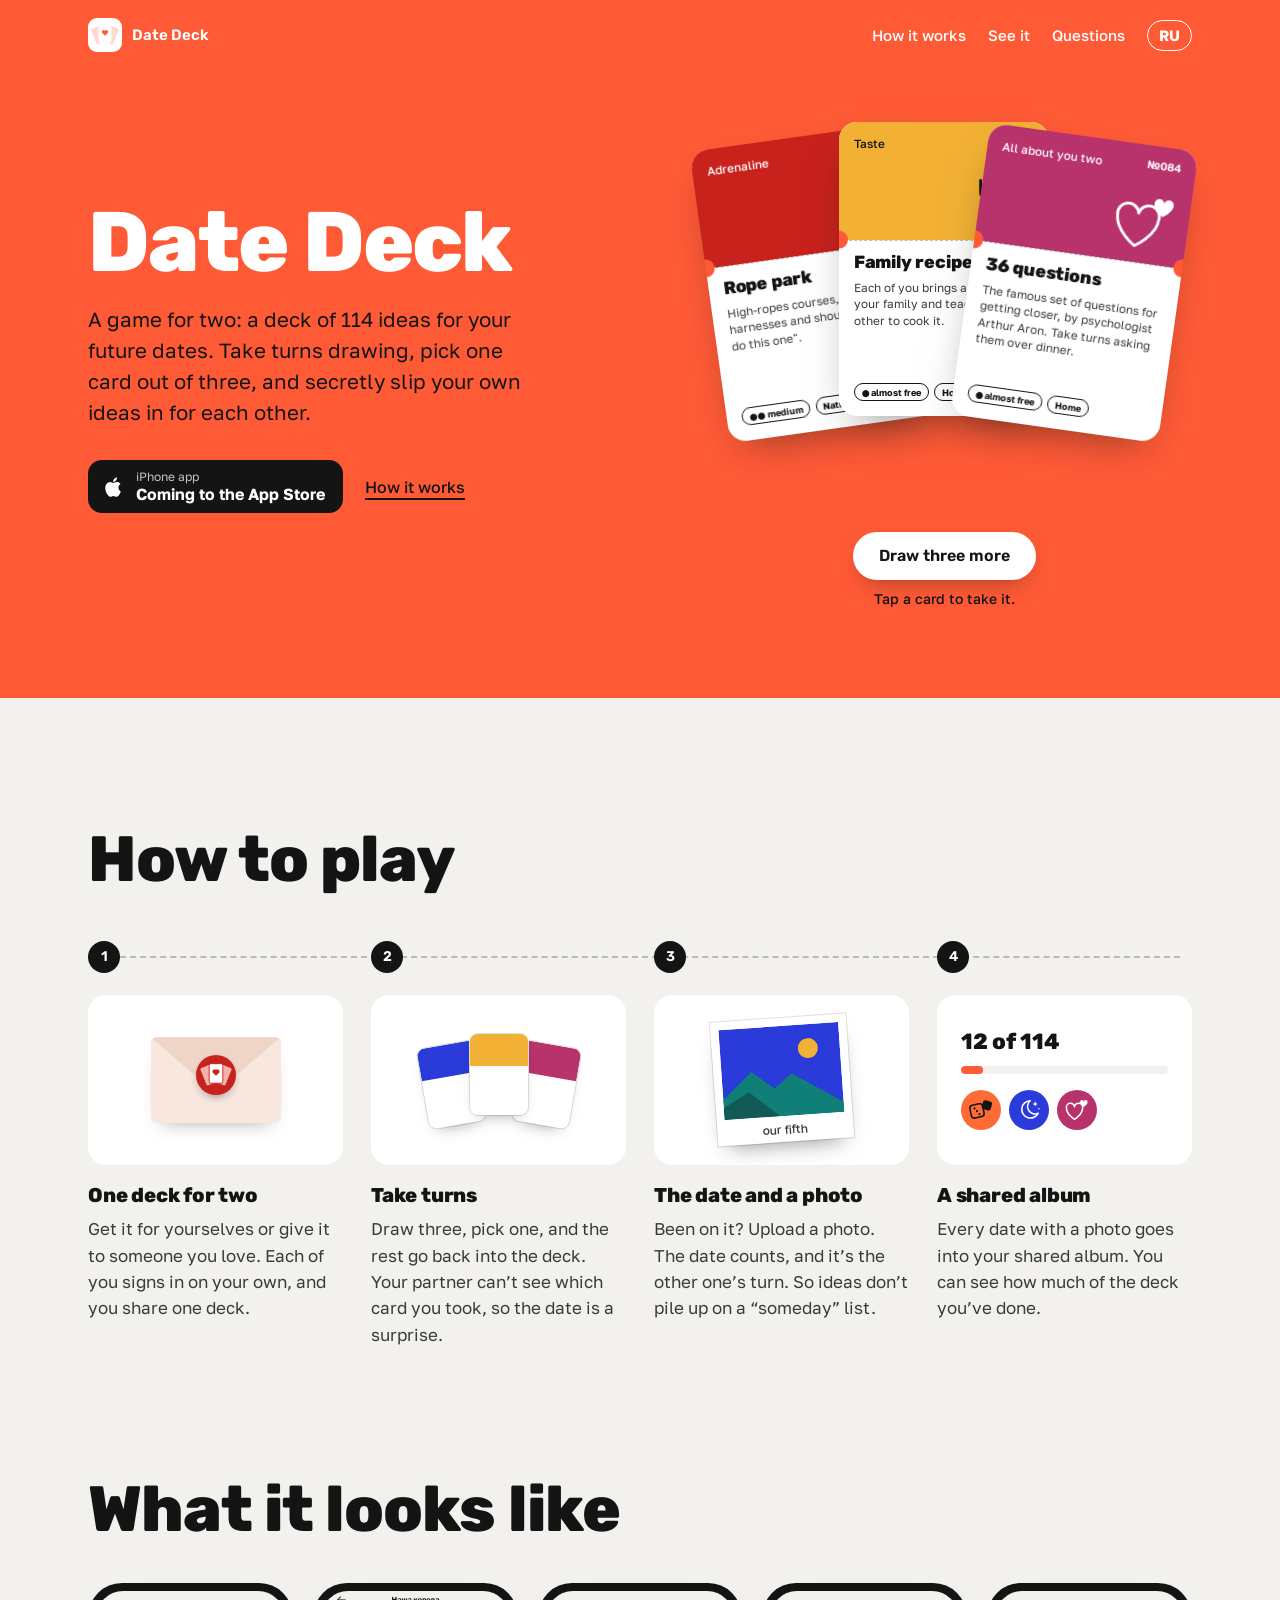
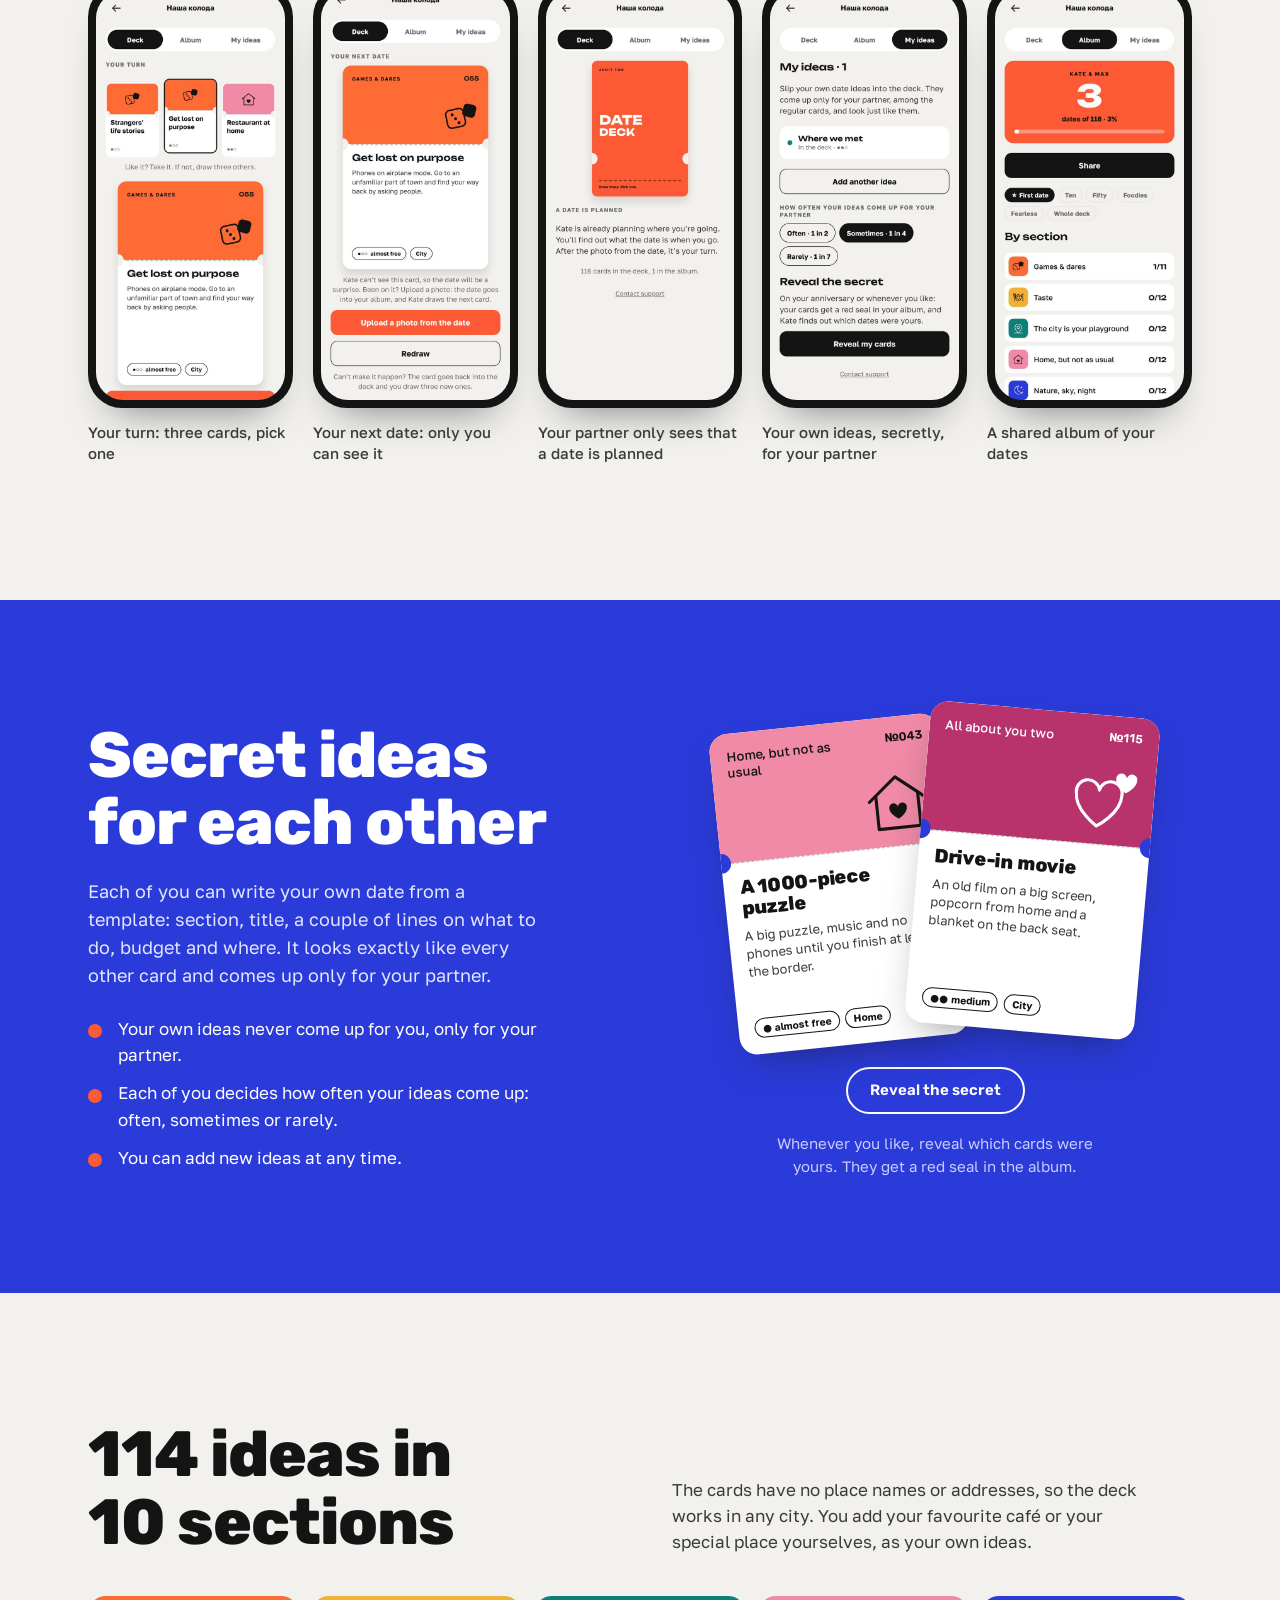
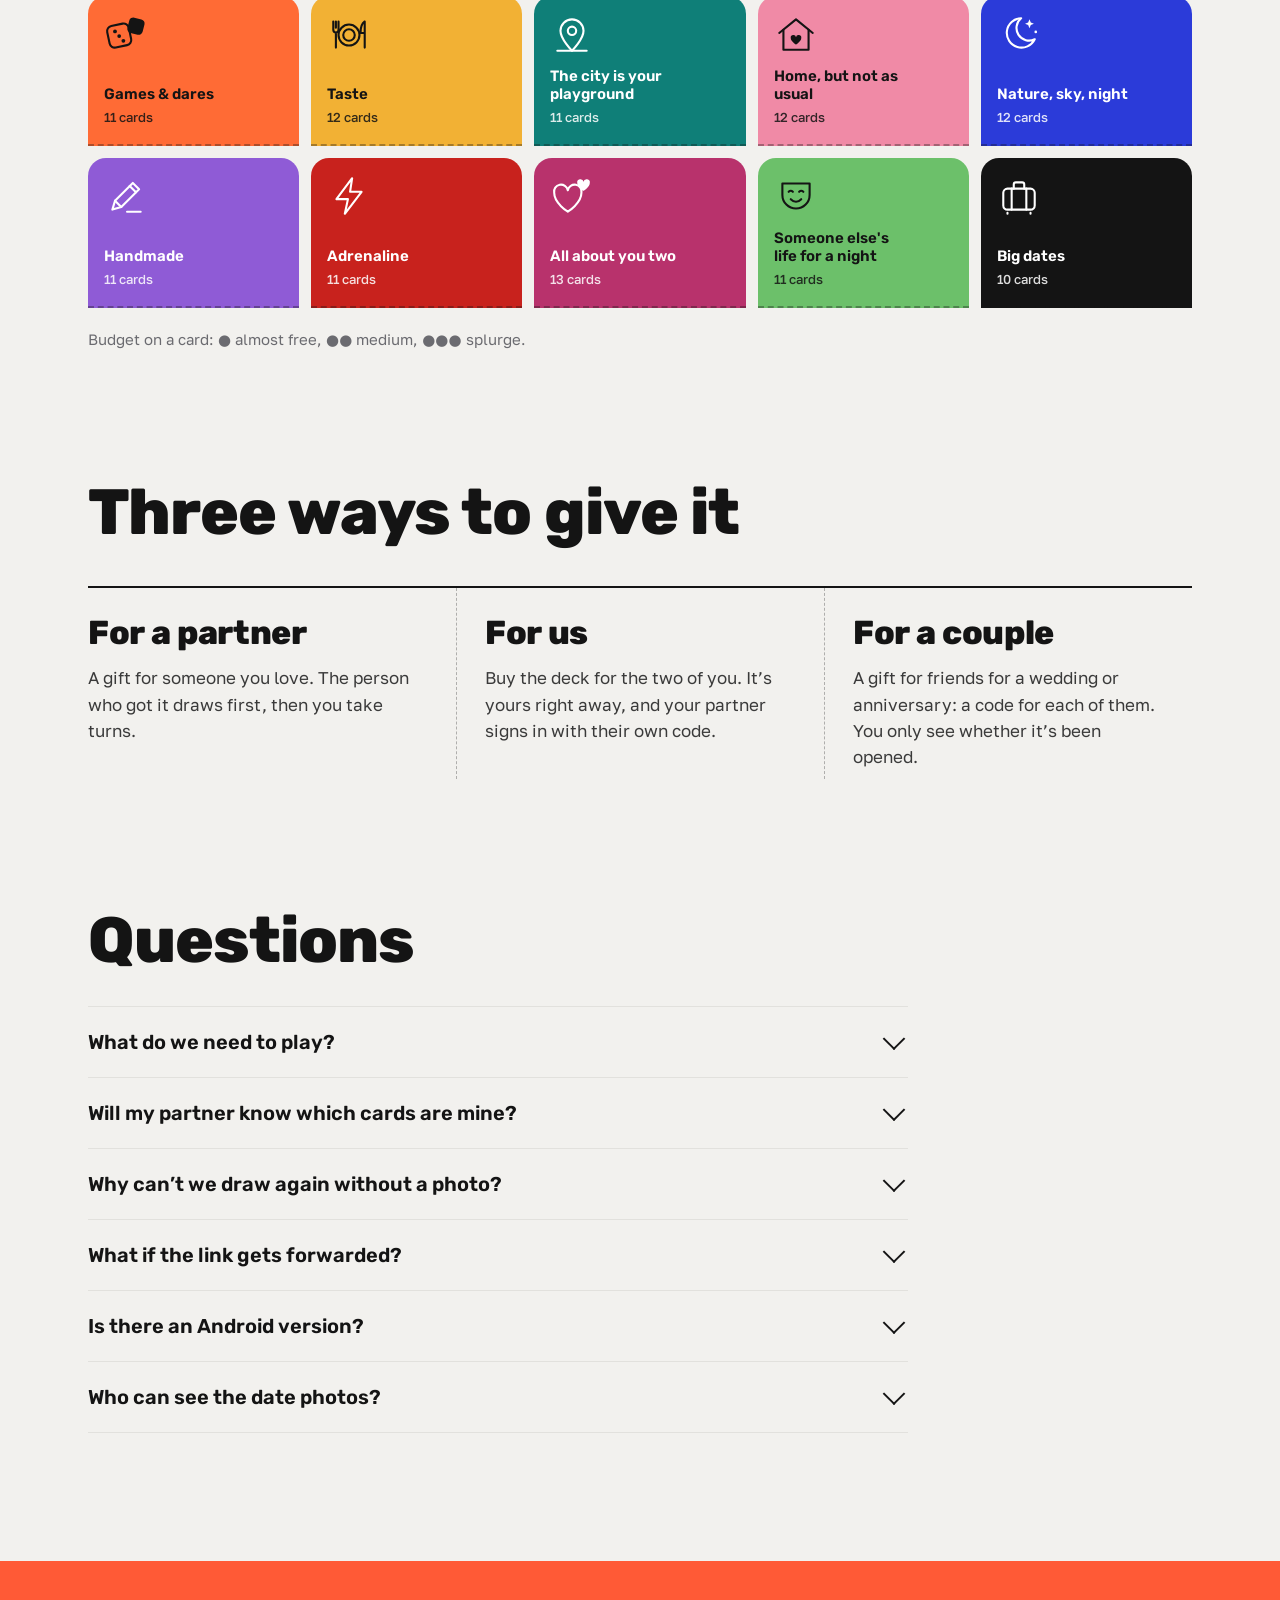
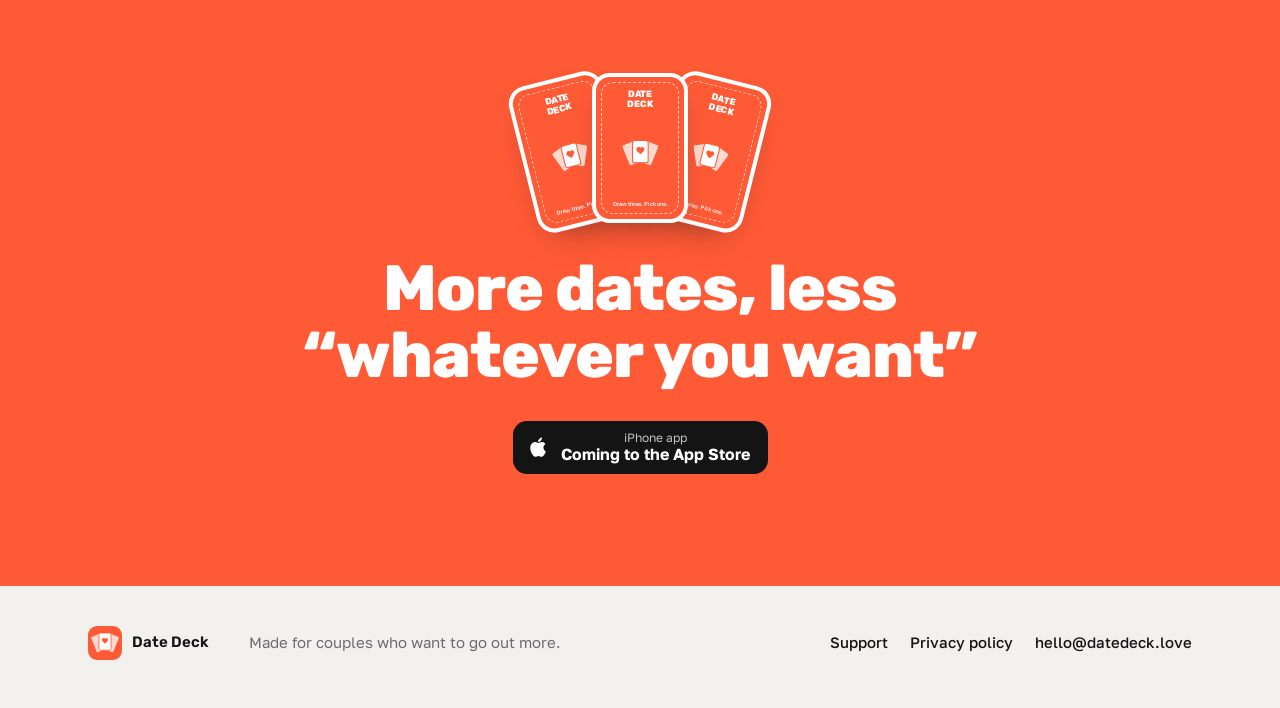
==== commit b32fcaa9: "Игра для двоих, экраны приложения Co-Authored-By: Claude Opus 5.5 <noreply@anthropic.com> Claude-Ses" ====
--- a/index.html
+++ b/index.html
@@ -3,11 +3,11 @@
 <head>
 <meta charset="utf-8">
 <meta name="viewport" content="width=device-width,initial-scale=1">
-<title>Date Deck — колода идей для свиданий</title>
-<meta name="description" content="Приложение для iPhone с колодой из 114 идей. Он тянет три карты и выбирает одну, а она тайно подкладывает в колоду свои.">
+<title>Date Deck — игра для двоих: идеи для ваших свиданий</title>
+<meta name="description" content="Колода из 114 идей для свиданий в приложении для iPhone. Тяните карты по очереди, выбирайте одну из трёх и тайно подкладывайте друг другу свои идеи.">
 <meta name="theme-color" content="#ff5a36">
-<meta property="og:title" content="Date Deck — колода идей для свиданий">
-<meta property="og:description" content="Приложение для iPhone с колодой из 114 идей. Он тянет три карты и выбирает одну, а она тайно подкладывает в колоду свои.">
+<meta property="og:title" content="Date Deck — игра для двоих: идеи для ваших свиданий">
+<meta property="og:description" content="Колода из 114 идей для свиданий в приложении для iPhone. Тяните карты по очереди, выбирайте одну из трёх и тайно подкладывайте друг другу свои идеи.">
 <meta property="og:image" content="https://datedeck.love/assets/og.png?v=2">
 <meta property="og:type" content="website">
 <link rel="alternate" hreflang="ru" href="https://datedeck.love/">
@@ -15,7 +15,7 @@
 <link rel="icon" href="/assets/icon.svg" type="image/svg+xml">
 <link rel="apple-touch-icon" href="/assets/icon-180.png">
 <link rel="preload" href="/assets/fonts/Rubik_800ExtraBold.woff2" as="font" type="font/woff2" crossorigin>
-<link rel="stylesheet" href="/assets/site.css?v=61485e8a">
+<link rel="stylesheet" href="/assets/site.css?v=9cbaac63">
 
 </head>
 <body class="home">
@@ -23,12 +23,12 @@
 <div class="hero-wrap">
 <header class="top">
 <a class="brand" href="/"><svg class="mark" viewBox="70 70 372 372" aria-hidden="true"><g transform="translate(0 12)"><g transform="rotate(-22 256 420)"><rect x="181" y="120" width="150" height="214" rx="20" fill="#ffd9cf" stroke="#ff5a36" stroke-width="10"/></g><g transform="rotate(22 256 420)"><rect x="181" y="120" width="150" height="214" rx="20" fill="#ffd9cf" stroke="#ff5a36" stroke-width="10"/></g><g transform="rotate(0 256 420)"><rect x="181" y="120" width="150" height="214" rx="20" fill="#fff" stroke="#ff5a36" stroke-width="10"/></g><path d="M50 90 L13 53 A23 23 0 0 1 50 20 A23 23 0 0 1 87 53 Z" fill="#ff5a36" transform="translate(211 172.5) scale(0.9)"/></g></svg><span>Date Deck</span></a>
-<nav><a href="/#how">Как это работает</a><a href="/#secret">Её карты</a><a href="/#faq">Вопросы</a><a class="lang" href="/en/" data-lang="en" hreflang="en">EN</a></nav>
+<nav><a href="/#how">Как это работает</a><a href="/#screens">Как выглядит</a><a href="/#faq">Вопросы</a><a class="lang" href="/en/" data-lang="en" hreflang="en">EN</a></nav>
 </header>
 <section class="hero" id="main">
 <div class="hero-copy">
 <h1>Date Deck</h1>
-<p class="lead">Колода идей для того, кто говорит «я не умею придумывать свидания». Он тянет три карты и выбирает одну. А она тайно подкладывает в колоду свои идеи.</p>
+<p class="lead">Игра для двоих: колода из 114 идей для ваших будущих свиданий. Тяните карты по очереди, выбирайте одну из трёх и тайно подкладывайте друг другу свои идеи.</p>
 <div class="hero-cta"><div class="store" role="note"><svg viewBox="0 0 24 24" aria-hidden="true"><path d="M16.4 12.6c0-2.4 2-3.6 2.1-3.7-1.1-1.7-2.9-1.9-3.5-1.9-1.5-.2-2.9.9-3.7.9-.8 0-1.9-.9-3.2-.8-1.6 0-3.1 1-4 2.4-1.7 3-.4 7.4 1.2 9.8.8 1.2 1.8 2.5 3 2.4 1.2 0 1.7-.8 3.1-.8s1.9.8 3.2.8c1.3 0 2.1-1.2 2.9-2.4.9-1.4 1.3-2.7 1.3-2.8 0 0-2.4-1-2.4-3.9zM14 5.5c.7-.8 1.1-1.9 1-3-1 0-2.1.7-2.8 1.5-.6.7-1.2 1.8-1 2.9 1.1.1 2.1-.6 2.8-1.4z"/></svg><span><small>Приложение для iPhone</small>Скоро в App Store</span></div><a class="ghost" href="#how">Как это работает</a></div>
 </div>
 <div class="table" id="table" aria-live="polite">
@@ -40,16 +40,21 @@
 </div>
 
 <section class="how" id="how">
-<h2>От подарка до альбома свиданий</h2>
-<ol class="steps"><li class="step"><span class="step-n">1</span><div class="art art-env"><div class="env"><div class="env-flap"></div><div class="env-seal"><svg class="seal-mark" viewBox="70 70 372 372" aria-hidden="true"><g transform="translate(0 12)"><g transform="rotate(-22 256 420)"><rect x="181" y="120" width="150" height="214" rx="20" fill="#f3b3a8" stroke="#c8221d" stroke-width="10"/></g><g transform="rotate(22 256 420)"><rect x="181" y="120" width="150" height="214" rx="20" fill="#f3b3a8" stroke="#c8221d" stroke-width="10"/></g><g transform="rotate(0 256 420)"><rect x="181" y="120" width="150" height="214" rx="20" fill="#fff" stroke="#c8221d" stroke-width="10"/></g><path d="M50 90 L13 53 A23 23 0 0 1 50 20 A23 23 0 0 1 87 53 Z" fill="#c8221d" transform="translate(211 172.5) scale(0.9)"/></g></svg></div></div></div><h3>Подарок</h3><p>Девушка дарит колоду парню, парень покупает её на двоих, или её дарят паре друзья. Он открывает колоду по коду, а у неё свой вход, чтобы подкладывать идеи для свиданий.</p></li><li class="step"><span class="step-n">2</span><div class="art art-three"><div class="mini" style="--c:#2B3BD9"><i></i></div><div class="mini" style="--c:#F2B134"><i></i></div><div class="mini" style="--c:#B8326C"><i></i></div></div><h3>Он тянет три карты</h3><p>Читает все три и выбирает одну. Остальные возвращаются в колоду и ещё выпадут.</p></li><li class="step"><span class="step-n">3</span><div class="art art-photo"><div class="polaroid"><div class="ph"><svg viewBox="0 0 120 90" aria-hidden="true"><rect width="120" height="90" fill="#2B3BD9"/><circle cx="88" cy="24" r="10" fill="#F2B134"/><path d="M0 70 30 44l22 18 18-14 50 32v10H0z" fill="#0F7F78"/><path d="M0 90V78l26-14 30 26z" fill="#141414" opacity=".35"/></svg></div><span>наше пятое</span></div></div><h3>Свидание и фото</h3><p>Пока он не загрузит фото со свидания, новые карты не тянутся. Так идеи не копятся в списке «как-нибудь».</p></li><li class="step"><span class="step-n">4</span><div class="art art-album"><div class="prog"><b>12 из 114</b><div class="bar"><i></i></div></div><div class="badges"><span style="--c:#FF6B35;--k:#141414"><svg class="b-ic" viewBox="0 0 84 84" aria-hidden="true"><rect x="8" y="24" width="42" height="42" rx="10" class="s" transform="rotate(-12 29 45)"/><circle cx="21" cy="37" r="3.6" class="f"/><circle cx="29" cy="46" r="3.6" class="f"/><circle cx="37" cy="55" r="3.6" class="f"/><rect x="46" y="12" width="30" height="30" rx="8" class="f" transform="rotate(14 61 27)"/></svg></span><span style="--c:#2B3BD9;--k:#FFFFFF"><svg class="b-ic" viewBox="0 0 84 84" aria-hidden="true"><path d="M46 12a28 28 0 1 0 26 40 24 24 0 0 1-26-40z" class="s"/><path d="M62 14l2.5 6 6 2.5-6 2.5-2.5 6-2.5-6-6-2.5 6-2.5z" class="f"/><circle cx="74" cy="38" r="2.5" class="f"/></svg></span><span style="--c:#B8326C;--k:#FFFFFF"><svg class="b-ic" viewBox="0 0 84 84" aria-hidden="true"><path d="M34 72S8 56 8 36a13 13 0 0 1 26-5 13 13 0 0 1 26 5c0 20-26 36-26 36z" class="s"/><path d="M64 32s-12-7-12-15a6 6 0 0 1 12-2 6 6 0 0 1 12 2c0 8-12 15-12 15z" class="f"/></svg></span></div></div><h3>Альбом</h3><p>Каждое свидание с фото попадает в общий альбом пары. Видно, сколько пройдено из всей колоды.</p></li></ol>
+<h2>Как играть</h2>
+<ol class="steps"><li class="step"><span class="step-n">1</span><div class="art art-env"><div class="env"><div class="env-flap"></div><div class="env-seal"><svg class="seal-mark" viewBox="70 70 372 372" aria-hidden="true"><g transform="translate(0 12)"><g transform="rotate(-22 256 420)"><rect x="181" y="120" width="150" height="214" rx="20" fill="#f3b3a8" stroke="#c8221d" stroke-width="10"/></g><g transform="rotate(22 256 420)"><rect x="181" y="120" width="150" height="214" rx="20" fill="#f3b3a8" stroke="#c8221d" stroke-width="10"/></g><g transform="rotate(0 256 420)"><rect x="181" y="120" width="150" height="214" rx="20" fill="#fff" stroke="#c8221d" stroke-width="10"/></g><path d="M50 90 L13 53 A23 23 0 0 1 50 20 A23 23 0 0 1 87 53 Z" fill="#c8221d" transform="translate(211 172.5) scale(0.9)"/></g></svg></div></div></div><h3>Колода на двоих</h3><p>Купите её себе или подарите любимому человеку. У каждого свой вход, колода одна на двоих.</p></li><li class="step"><span class="step-n">2</span><div class="art art-three"><div class="mini" style="--c:#2B3BD9"><i></i></div><div class="mini" style="--c:#F2B134"><i></i></div><div class="mini" style="--c:#B8326C"><i></i></div></div><h3>Тянете по очереди</h3><p>Три карты — выбираешь одну, остальные вернутся в колоду. Что за карта у тебя, партнёр не видит: свидание будет сюрпризом.</p></li><li class="step"><span class="step-n">3</span><div class="art art-photo"><div class="polaroid"><div class="ph"><svg viewBox="0 0 120 90" aria-hidden="true"><rect width="120" height="90" fill="#2B3BD9"/><circle cx="88" cy="24" r="10" fill="#F2B134"/><path d="M0 70 30 44l22 18 18-14 50 32v10H0z" fill="#0F7F78"/><path d="M0 90V78l26-14 30 26z" fill="#141414" opacity=".35"/></svg></div><span>наше пятое</span></div></div><h3>Свидание и фото</h3><p>Сходили — загрузите фото. Свидание засчитано, и ход переходит ко второму. Так идеи не копятся в списке «как-нибудь».</p></li><li class="step"><span class="step-n">4</span><div class="art art-album"><div class="prog"><b>12 из 114</b><div class="bar"><i></i></div></div><div class="badges"><span style="--c:#FF6B35;--k:#141414"><svg class="b-ic" viewBox="0 0 84 84" aria-hidden="true"><rect x="8" y="24" width="42" height="42" rx="10" class="s" transform="rotate(-12 29 45)"/><circle cx="21" cy="37" r="3.6" class="f"/><circle cx="29" cy="46" r="3.6" class="f"/><circle cx="37" cy="55" r="3.6" class="f"/><rect x="46" y="12" width="30" height="30" rx="8" class="f" transform="rotate(14 61 27)"/></svg></span><span style="--c:#2B3BD9;--k:#FFFFFF"><svg class="b-ic" viewBox="0 0 84 84" aria-hidden="true"><path d="M46 12a28 28 0 1 0 26 40 24 24 0 0 1-26-40z" class="s"/><path d="M62 14l2.5 6 6 2.5-6 2.5-2.5 6-2.5-6-6-2.5 6-2.5z" class="f"/><circle cx="74" cy="38" r="2.5" class="f"/></svg></span><span style="--c:#B8326C;--k:#FFFFFF"><svg class="b-ic" viewBox="0 0 84 84" aria-hidden="true"><path d="M34 72S8 56 8 36a13 13 0 0 1 26-5 13 13 0 0 1 26 5c0 20-26 36-26 36z" class="s"/><path d="M64 32s-12-7-12-15a6 6 0 0 1 12-2 6 6 0 0 1 12 2c0 8-12 15-12 15z" class="f"/></svg></span></div></div><h3>Общий альбом</h3><p>Каждое свидание с фото попадает в ваш общий альбом. Видно, сколько пройдено из всей колоды.</p></li></ol>
+</section>
+
+<section class="screens" id="screens">
+<h2>Как это выглядит</h2>
+<ul class="phones"><li><div class="phone"><img src="/assets/screens/ru-draw.jpg" alt="Твой ход: три карты, выбираешь одну" width="300" height="649" loading="lazy"></div><p>Твой ход: три карты, выбираешь одну</p></li><li><div class="phone"><img src="/assets/screens/ru-next.jpg" alt="Ваше следующее свидание — видишь только ты" width="300" height="649" loading="lazy"></div><p>Ваше следующее свидание — видишь только ты</p></li><li><div class="phone"><img src="/assets/screens/ru-pending.jpg" alt="А партнёр видит только, что план есть" width="300" height="649" loading="lazy"></div><p>А партнёр видит только, что план есть</p></li><li><div class="phone"><img src="/assets/screens/ru-ideas.jpg" alt="Свои идеи — тайно, для партнёра" width="300" height="649" loading="lazy"></div><p>Свои идеи — тайно, для партнёра</p></li><li><div class="phone"><img src="/assets/screens/ru-album.jpg" alt="Общий альбом ваших свиданий" width="300" height="649" loading="lazy"></div><p>Общий альбом ваших свиданий</p></li></ul>
 </section>
 
 <section class="secret" id="secret">
 <div class="secret-in">
 <div class="secret-copy">
-<h2>Её идеи прячутся в колоде</h2>
-<p>Она пишет своё свидание по образцу: раздел, название, пара строк о том, что делать, бюджет и где. Карта выглядит точно так же, как остальные, и выпадает ему среди обычных.</p>
-<ul class="ticks"><li>Она решает, как часто её карты выпадают: часто, иногда или редко.</li><li>Новые идеи можно подкладывать и после того, как колода открыта.</li><li>Пропущенная её карта не теряется и выпадет снова.</li></ul>
+<h2>Тайные идеи друг для друга</h2>
+<p>Каждый может написать своё свидание по образцу: раздел, название, пара строк о том, что делать, бюджет и где. Карта выглядит так же, как остальные, и выпадает только партнёру.</p>
+<ul class="ticks"><li>Свои идеи себе не выпадают — только партнёру.</li><li>Каждый сам решает, как часто его идеи попадаются: часто, иногда или редко.</li><li>Новые идеи можно подкладывать в любой момент.</li></ul>
 </div>
 <div class="pair">
 <div class="pair-cards"><div class="ticket " style="--c:#F08AA6;--k:#141414">
@@ -59,34 +64,34 @@
 </div><div class="ticket her" style="--c:#B8326C;--k:#FFFFFF">
 <div class="t-head"><span class="t-sec">Про вас двоих</span><span class="t-num">№115</span><svg class="t-ic" viewBox="0 0 84 84" aria-hidden="true"><path d="M34 72S8 56 8 36a13 13 0 0 1 26-5 13 13 0 0 1 26 5c0 20-26 36-26 36z" class="s"/><path d="M64 32s-12-7-12-15a6 6 0 0 1 12-2 6 6 0 0 1 12 2c0 8-12 15-12 15z" class="f"/></svg></div>
 <div class="t-body"><h3 class="t-title">Кинотеатр в машине</h3><p class="t-desc">Старый фильм на большом экране, попкорн из дома и плед на заднем сиденье.</p>
-<div class="t-chips"><span class="chip">●● средне</span><span class="chip">Город</span></div></div><div class="seal" aria-hidden="true"><span>Её карта</span></div>
+<div class="t-chips"><span class="chip">●● средне</span><span class="chip">Город</span></div></div><div class="seal" aria-hidden="true"><span>Тайная идея</span></div>
 </div></div>
 <button class="reveal" id="reveal" type="button" data-on="Спрятать" data-off="Раскрыть тайну" aria-pressed="false">Раскрыть тайну</button>
-<p class="reveal-note">Когда она захочет, можно раскрыть, какие карты были её. В его коллекции они получат красную печать.</p>
+<p class="reveal-note">Когда захотите, можно раскрыть, какие карты были вашими. В альбоме они получат красную печать.</p>
 </div>
 </div>
 </section>
 
 <section class="sections">
-<div class="sections-head"><h2>114 идей в 10 разделах</h2><p>В картах нет названий мест и адресов, поэтому колода работает в любом городе. Любимую кофейню или «ваше место» она добавит сама, своими идеями.</p></div>
+<div class="sections-head"><h2>114 идей в 10 разделах</h2><p>В картах нет названий мест и адресов, поэтому колода работает в любом городе. Любимую кофейню или «ваше место» вы добавите сами, своими идеями.</p></div>
 <ul class="sec-grid"><li style="--c:#FF6B35;--k:#141414"><svg class="s-ic" viewBox="0 0 84 84" aria-hidden="true"><rect x="8" y="24" width="42" height="42" rx="10" class="s" transform="rotate(-12 29 45)"/><circle cx="21" cy="37" r="3.6" class="f"/><circle cx="29" cy="46" r="3.6" class="f"/><circle cx="37" cy="55" r="3.6" class="f"/><rect x="46" y="12" width="30" height="30" rx="8" class="f" transform="rotate(14 61 27)"/></svg><b>Игры и вызовы</b><span>11 карт</span></li><li style="--c:#F2B134;--k:#141414"><svg class="s-ic" viewBox="0 0 84 84" aria-hidden="true"><circle cx="42" cy="44" r="20" class="s"/><circle cx="42" cy="44" r="11" class="s"/><path d="M12 18v16a5 5 0 0 0 5 5v29M12 18v12M17 18v12M22 18v16a5 5 0 0 1-5 5" class="s"/><path d="M72 68V18c-6 4-8 12-8 22h8" class="s"/></svg><b>Вкус</b><span>12 карт</span></li><li style="--c:#0F7F78;--k:#FFFFFF"><svg class="s-ic" viewBox="0 0 84 84" aria-hidden="true"><path d="M42 74S20 52 20 36a22 22 0 0 1 44 0c0 16-22 38-22 38z" class="s"/><circle cx="42" cy="36" r="8" class="s"/><path d="M14 74h56" class="s"/></svg><b>Город как игровое поле</b><span>11 карт</span></li><li style="--c:#F08AA6;--k:#141414"><svg class="s-ic" viewBox="0 0 84 84" aria-hidden="true"><path d="M10 40 42 14l32 26" class="s"/><path d="M18 34v38h48V34" class="s"/><path d="M42 62s-10-6-10-12a5 5 0 0 1 10-2 5 5 0 0 1 10 2c0 6-10 12-10 12z" class="f"/></svg><b>Дома, но не как обычно</b><span>12 карт</span></li><li style="--c:#2B3BD9;--k:#FFFFFF"><svg class="s-ic" viewBox="0 0 84 84" aria-hidden="true"><path d="M46 12a28 28 0 1 0 26 40 24 24 0 0 1-26-40z" class="s"/><path d="M62 14l2.5 6 6 2.5-6 2.5-2.5 6-2.5-6-6-2.5 6-2.5z" class="f"/><circle cx="74" cy="38" r="2.5" class="f"/></svg><b>Природа, небо, ночь</b><span>12 карт</span></li><li style="--c:#8F5BD6;--k:#FFFFFF"><svg class="s-ic" viewBox="0 0 84 84" aria-hidden="true"><path d="M16 68l5-17L55 17l12 12-34 34z" class="s"/><path d="M21 51l12 12M49 23l12 12" class="s"/><path d="M44 72h26" class="s"/></svg><b>Сделать руками</b><span>11 карт</span></li><li style="--c:#C8221D;--k:#FFFFFF"><svg class="s-ic" viewBox="0 0 84 84" aria-hidden="true"><path d="M48 8 18 48h22l-6 28 32-42H44z" class="s"/></svg><b>Немного адреналина</b><span>11 карт</span></li><li style="--c:#B8326C;--k:#FFFFFF"><svg class="s-ic" viewBox="0 0 84 84" aria-hidden="true"><path d="M34 72S8 56 8 36a13 13 0 0 1 26-5 13 13 0 0 1 26 5c0 20-26 36-26 36z" class="s"/><path d="M64 32s-12-7-12-15a6 6 0 0 1 12-2 6 6 0 0 1 12 2c0 8-12 15-12 15z" class="f"/></svg><b>Про вас двоих</b><span>13 карт</span></li><li style="--c:#6CC06A;--k:#141414"><svg class="s-ic" viewBox="0 0 84 84" aria-hidden="true"><path d="M16 18h52v22a26 26 0 0 1-52 0z" class="s"/><path d="M28 34q4-4 8 0M48 34q4-4 8 0" class="s"/><path d="M32 48q10 10 20 0" class="s"/></svg><b>Чужая жизнь на один вечер</b><span>11 карт</span></li><li style="--c:#141414;--k:#FFFFFF"><svg class="s-ic" viewBox="0 0 84 84" aria-hidden="true"><rect x="12" y="28" width="60" height="40" rx="8" class="s"/><path d="M32 28v-8a4 4 0 0 1 4-4h12a4 4 0 0 1 4 4v8M28 28v40M56 28v40" class="s"/><path d="M20 74v2M64 74v2" class="s"/></svg><b>Большие свидания</b><span>10 карт</span></li></ul>
 <p class="legend">Бюджет на карте: ● почти даром, ●● средне, ●●● можно шикануть.</p>
 </section>
 
 <section class="modes">
 <h2>Три способа подарить</h2>
-<ul class="modes-list"><li><h3>Ему</h3><p>Девушка дарит колоду парню. Он открывает её по коду с открытки, а у неё свой кабинет: её тайные карты и альбом их свиданий.</p></li><li><h3>Нам двоим</h3><p>Парень покупает колоду себе. Она сразу у него, а девушке уходит свой код: по нему она подкладывает в колоду свои идеи для свиданий и смотрит их общий альбом.</p></li><li><h3>Паре</h3><p>Подарок от друзей на свадьбу или годовщину. Два кода: ему колода, ей её идеи для свиданий и альбом. Друзья видят только, открыт ли подарок.</p></li></ul>
+<ul class="modes-list"><li><h3>Партнёру</h3><p>Подарок любимому человеку. Первую карту тянет тот, кому подарили, дальше — по очереди.</p></li><li><h3>Нам двоим</h3><p>Покупаете колоду себе. Она сразу у вас, а партнёр входит по своему коду.</p></li><li><h3>Паре</h3><p>Подарок друзьям на свадьбу или годовщину: каждому свой код. Вы видите только, открыт ли подарок.</p></li></ul>
 </section>
 
 <section class="faq" id="faq">
 <h2>Вопросы</h2>
-<div class="faq-list"><details><summary>Что нужно, чтобы открыть колоду?</summary><p>iPhone и приложение Date Deck. Код открывается по ссылке, по QR с открытки или вводом в приложении.</p></details><details><summary>Он узнает, какие карты её?</summary><p>Нет. Её карты выглядят как обычные. Он узнает, только если она сама раскроет тайну.</p></details><details><summary>Зачем загружать фото?</summary><p>Фото подтверждает, что свидание было. Без него следующая карта не вытянется. Если карта не подошла, её можно вернуть в колоду и вытянуть новые три.</p></details><details><summary>Что будет, если ссылку перешлют?</summary><p>Код одноразовый. Как только по нему вошли, код сгорает, и у другого человека будет «подарок уже открыт». Если код потерялся, покупатель выпустит новый со своей почты.</p></details><details><summary>А для Android?</summary><p>Пока только iPhone. Версии для Android и Telegram появятся позже.</p></details><details><summary>Кто видит фото со свиданий?</summary><p>Только пара. Фото хранятся в закрытом хранилище, их нет в открытом доступе.</p></details></div>
+<div class="faq-list"><details><summary>Что нужно, чтобы играть?</summary><p>iPhone у каждого и приложение Date Deck. Код открывается по ссылке, по QR с открытки или вводом в приложении.</p></details><details><summary>Партнёр узнает, какие карты мои?</summary><p>Нет. Ваши идеи выглядят как обычные карты. Партнёр узнает, только если вы сами раскроете тайну.</p></details><details><summary>Почему нельзя тянуть дальше без фото?</summary><p>Фото подтверждает, что свидание было. Если карта не подошла, её можно вернуть в колоду и вытянуть новые три.</p></details><details><summary>Что будет, если ссылку перешлют?</summary><p>Код одноразовый. Как только по нему вошли, код сгорает, и у другого человека будет «подарок уже открыт». Если код потерялся, покупатель выпустит новый со своей почты.</p></details><details><summary>А для Android?</summary><p>Пока только iPhone. Версии для Android и Telegram появятся позже.</p></details><details><summary>Кто видит фото со свиданий?</summary><p>Только вы двое. Фото хранятся в закрытом хранилище, их нет в открытом доступе.</p></details></div>
 </section>
 
 <section class="end">
 <div class="end-in">
 <div class="end-fan" aria-hidden="true"><div class="back"></div><div class="back"></div><div class="back"></div></div>
-<h2>Пусть он больше не говорит «давай как-нибудь»</h2>
+<h2>Больше свиданий, меньше «мне без разницы»</h2>
 <div class="store" role="note"><svg viewBox="0 0 24 24" aria-hidden="true"><path d="M16.4 12.6c0-2.4 2-3.6 2.1-3.7-1.1-1.7-2.9-1.9-3.5-1.9-1.5-.2-2.9.9-3.7.9-.8 0-1.9-.9-3.2-.8-1.6 0-3.1 1-4 2.4-1.7 3-.4 7.4 1.2 9.8.8 1.2 1.8 2.5 3 2.4 1.2 0 1.7-.8 3.1-.8s1.9.8 3.2.8c1.3 0 2.1-1.2 2.9-2.4.9-1.4 1.3-2.7 1.3-2.8 0 0-2.4-1-2.4-3.9zM14 5.5c.7-.8 1.1-1.9 1-3-1 0-2.1.7-2.8 1.5-.6.7-1.2 1.8-1 2.9 1.1.1 2.1-.6 2.8-1.4z"/></svg><span><small>Приложение для iPhone</small>Скоро в App Store</span></div>
 </div>
 </section>
--- a/assets/site.css
+++ b/assets/site.css
@@ -137,6 +137,16 @@
 .b-ic{width:26px;height:26px}
 .b-ic .s{fill:none;stroke:var(--k);stroke-width:5;stroke-linecap:round;stroke-linejoin:round}
 .b-ic .f{fill:var(--k)}
+
+/* экраны приложения */
+.screens{max-width:var(--max);margin:0 auto;padding:clamp(72px,10vw,128px) var(--gut) 0}
+.phones{list-style:none;margin:40px 0 0;padding:0 0 8px;display:grid;grid-template-columns:repeat(5,minmax(0,1fr));gap:20px}
+.phones li{display:flex;flex-direction:column;gap:14px}
+.phone{background:var(--ink);border-radius:34px;padding:8px;box-shadow:0 24px 40px -24px rgba(20,20,20,.55)}
+.phone img{width:100%;height:auto;border-radius:27px;display:block;aspect-ratio:600/1298;object-fit:cover;background:var(--ground)}
+.phones p{font:500 15px/1.4 var(--body);color:var(--ink-soft);max-width:24ch}
+@media (max-width:1000px){.phones{display:flex;overflow-x:auto;scroll-snap-type:x mandatory;margin-right:calc(-1*var(--gut));padding-right:var(--gut)}
+  .phones li{flex:0 0 min(62vw,240px);scroll-snap-align:start}}
 
 /* её карты */
 .secret{background:var(--night);color:var(--paper);margin-top:clamp(72px,10vw,128px)}
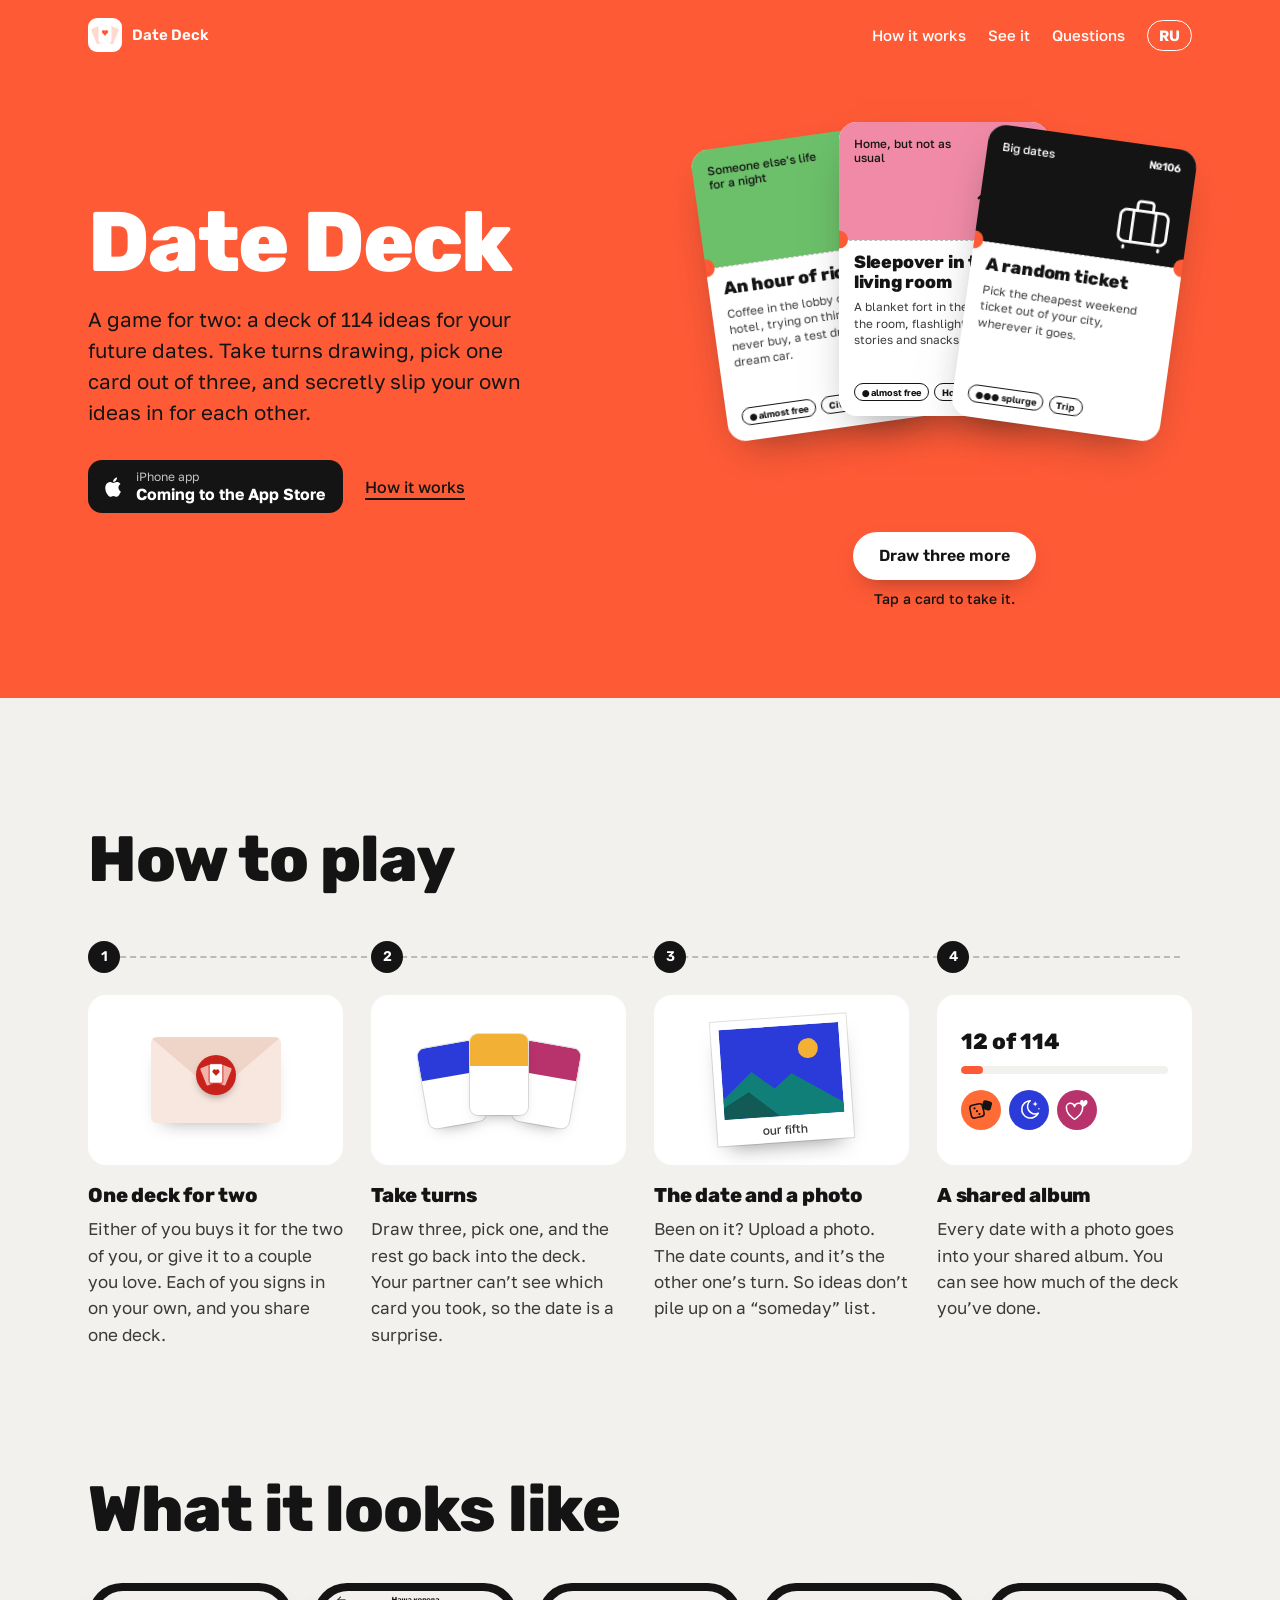
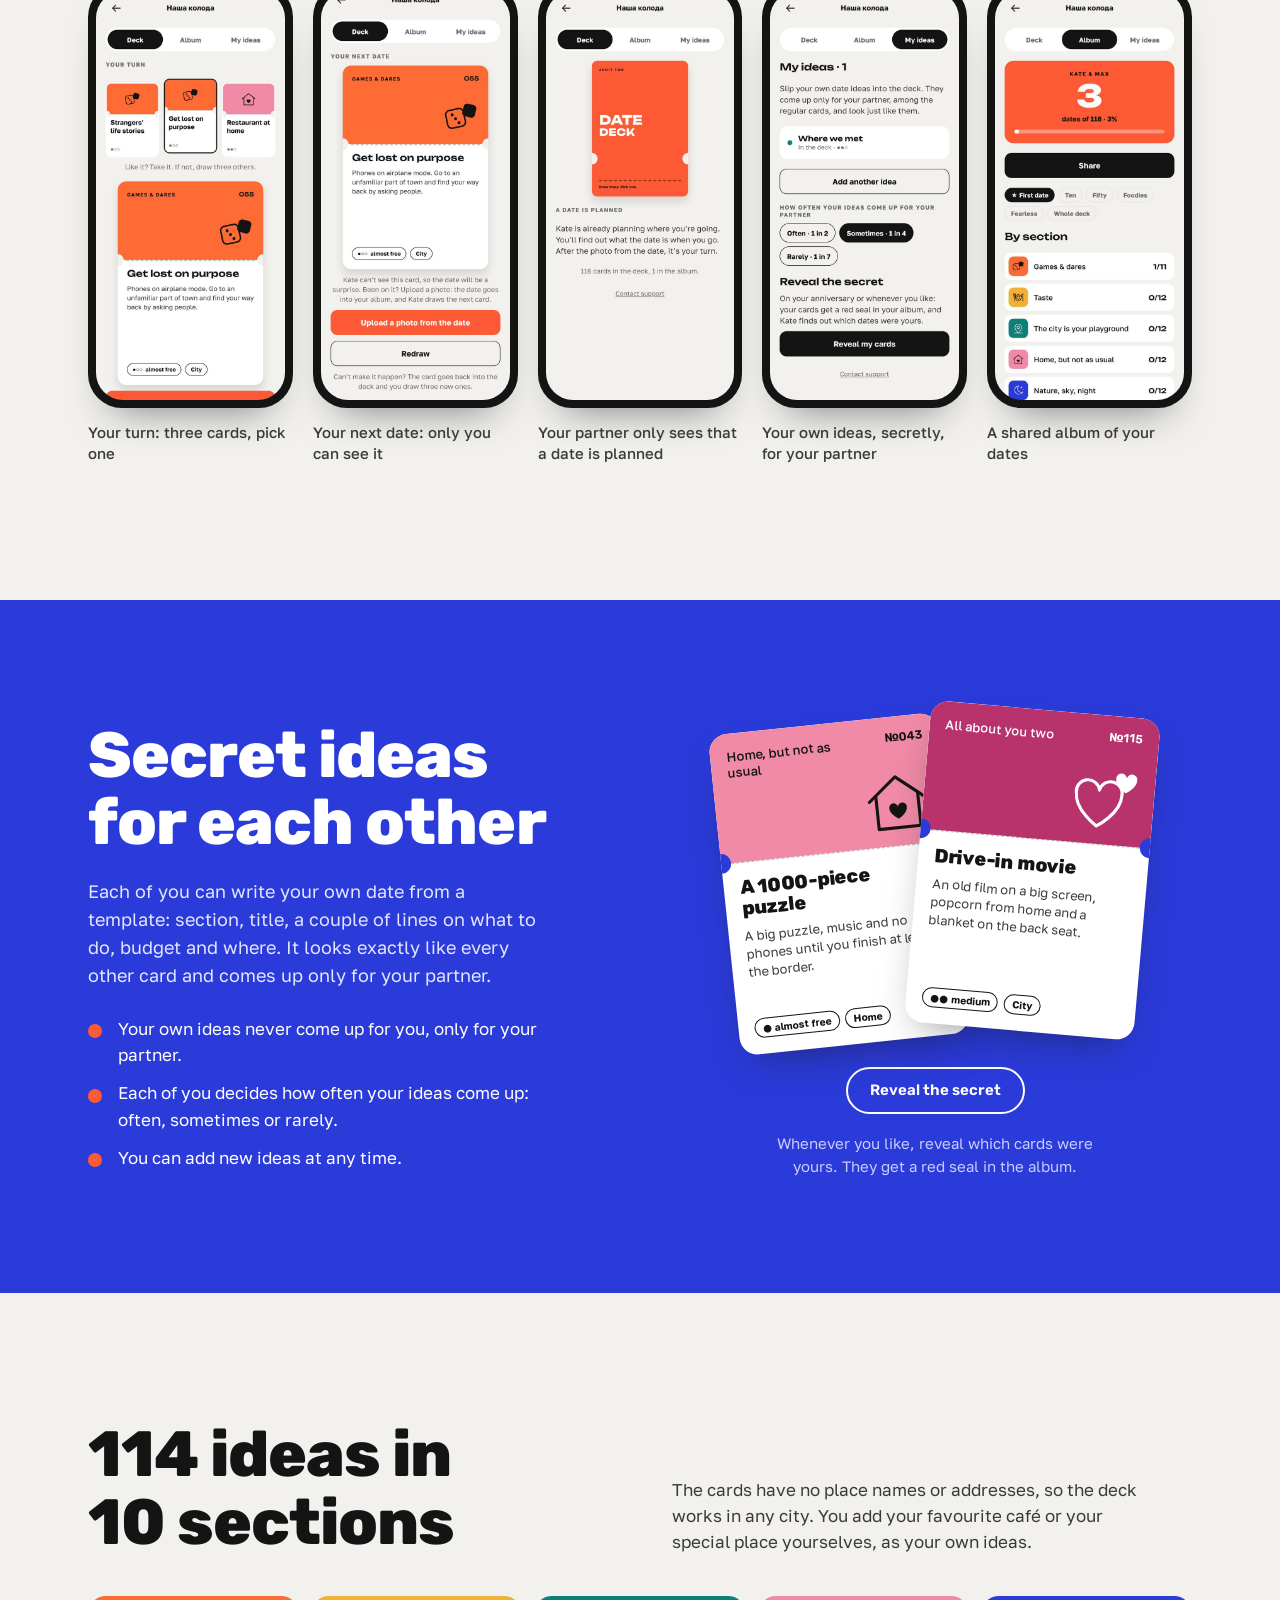
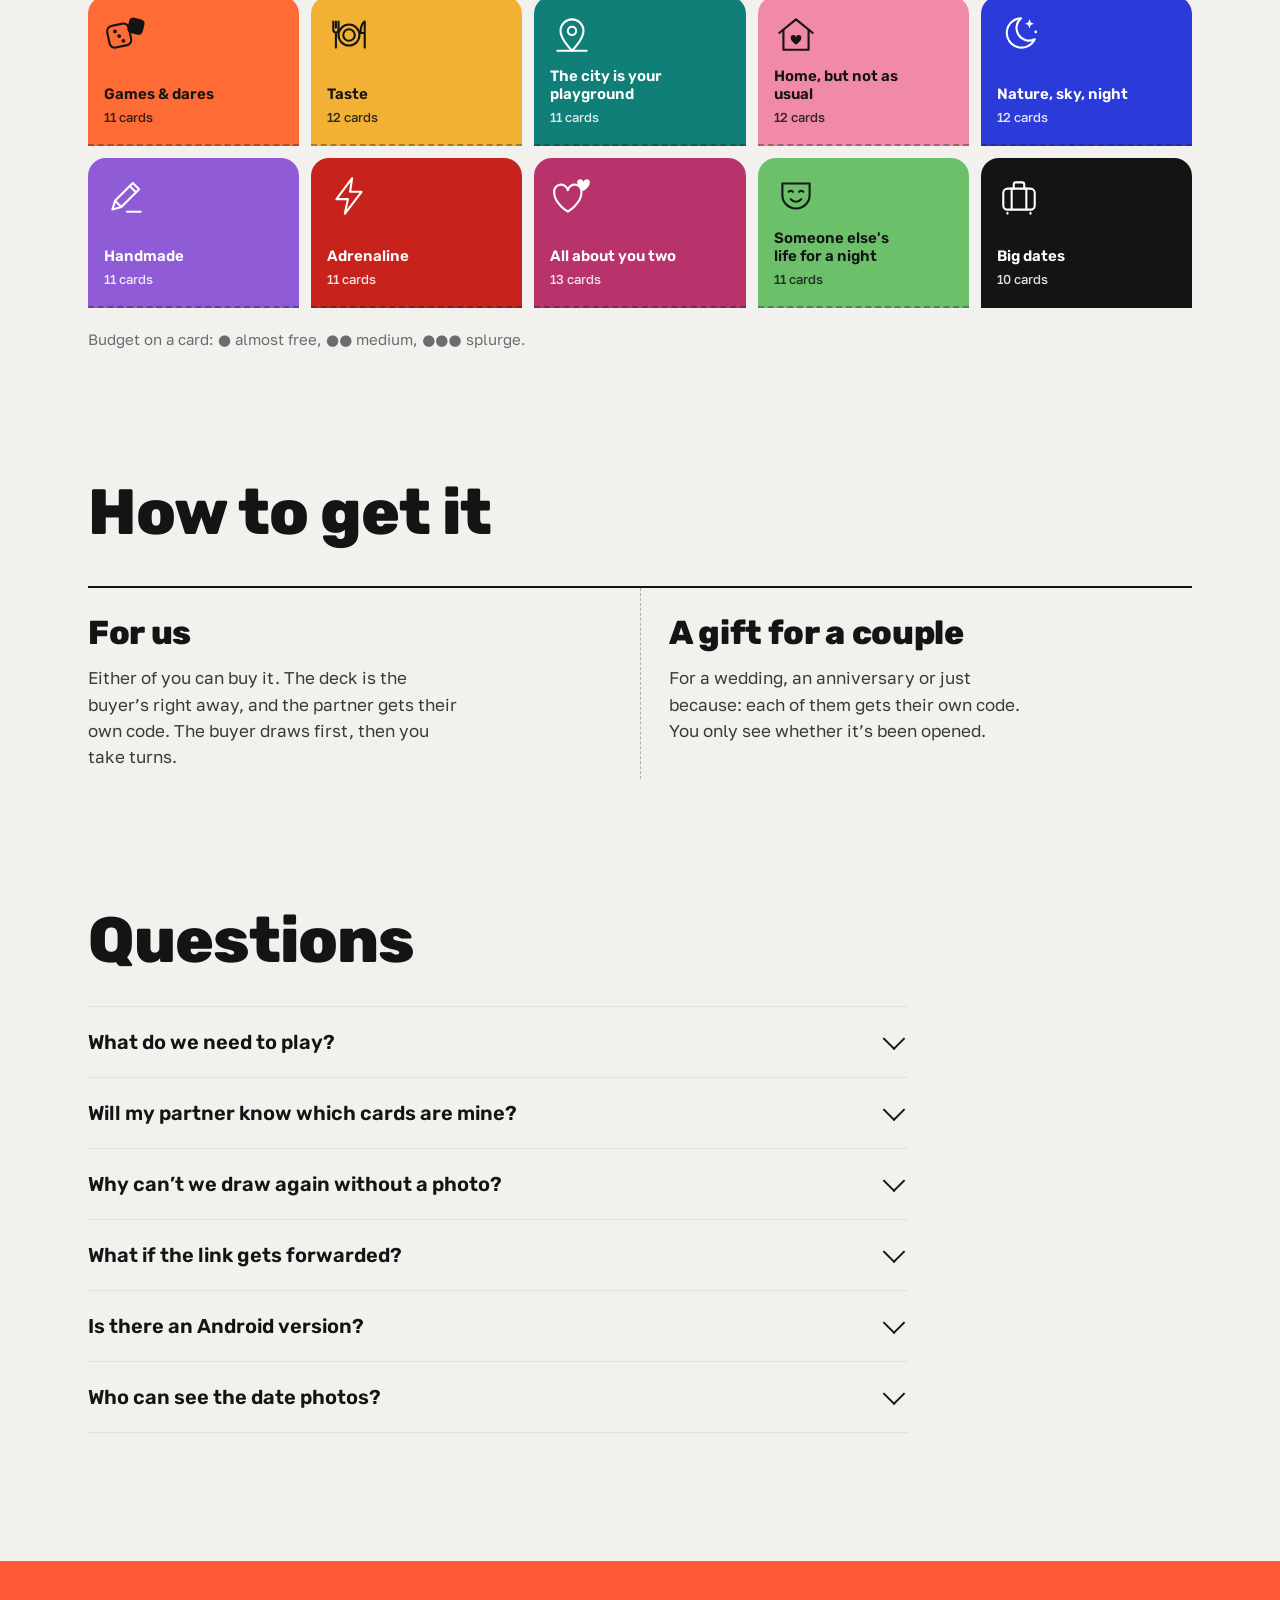
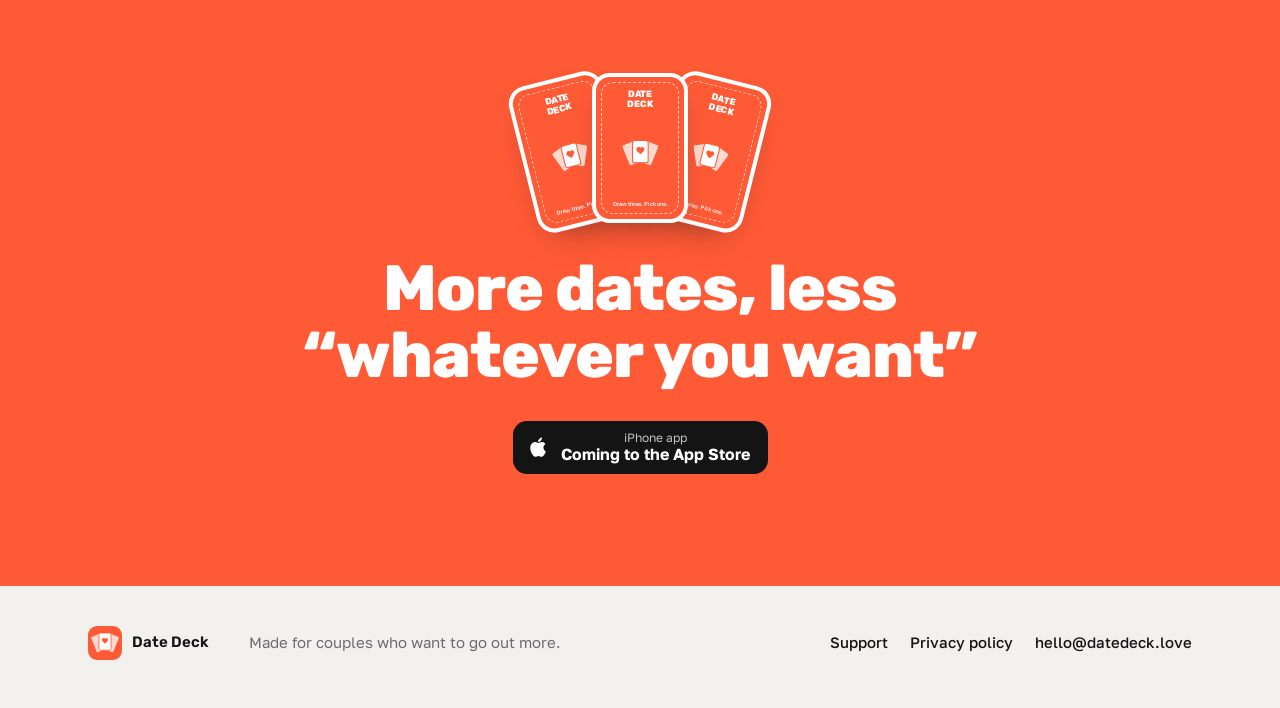
==== commit 63799407: "Два вида покупки: «Для нас» и «В подарок влюблённым» Co-Authored-By: Claude Opus 5.5 <noreply@anthro" ====
--- a/index.html
+++ b/index.html
@@ -15,7 +15,7 @@
 <link rel="icon" href="/assets/icon.svg" type="image/svg+xml">
 <link rel="apple-touch-icon" href="/assets/icon-180.png">
 <link rel="preload" href="/assets/fonts/Rubik_800ExtraBold.woff2" as="font" type="font/woff2" crossorigin>
-<link rel="stylesheet" href="/assets/site.css?v=9cbaac63">
+<link rel="stylesheet" href="/assets/site.css?v=5281aab5">
 
 </head>
 <body class="home">
@@ -41,7 +41,7 @@
 
 <section class="how" id="how">
 <h2>Как играть</h2>
-<ol class="steps"><li class="step"><span class="step-n">1</span><div class="art art-env"><div class="env"><div class="env-flap"></div><div class="env-seal"><svg class="seal-mark" viewBox="70 70 372 372" aria-hidden="true"><g transform="translate(0 12)"><g transform="rotate(-22 256 420)"><rect x="181" y="120" width="150" height="214" rx="20" fill="#f3b3a8" stroke="#c8221d" stroke-width="10"/></g><g transform="rotate(22 256 420)"><rect x="181" y="120" width="150" height="214" rx="20" fill="#f3b3a8" stroke="#c8221d" stroke-width="10"/></g><g transform="rotate(0 256 420)"><rect x="181" y="120" width="150" height="214" rx="20" fill="#fff" stroke="#c8221d" stroke-width="10"/></g><path d="M50 90 L13 53 A23 23 0 0 1 50 20 A23 23 0 0 1 87 53 Z" fill="#c8221d" transform="translate(211 172.5) scale(0.9)"/></g></svg></div></div></div><h3>Колода на двоих</h3><p>Купите её себе или подарите любимому человеку. У каждого свой вход, колода одна на двоих.</p></li><li class="step"><span class="step-n">2</span><div class="art art-three"><div class="mini" style="--c:#2B3BD9"><i></i></div><div class="mini" style="--c:#F2B134"><i></i></div><div class="mini" style="--c:#B8326C"><i></i></div></div><h3>Тянете по очереди</h3><p>Три карты — выбираешь одну, остальные вернутся в колоду. Что за карта у тебя, партнёр не видит: свидание будет сюрпризом.</p></li><li class="step"><span class="step-n">3</span><div class="art art-photo"><div class="polaroid"><div class="ph"><svg viewBox="0 0 120 90" aria-hidden="true"><rect width="120" height="90" fill="#2B3BD9"/><circle cx="88" cy="24" r="10" fill="#F2B134"/><path d="M0 70 30 44l22 18 18-14 50 32v10H0z" fill="#0F7F78"/><path d="M0 90V78l26-14 30 26z" fill="#141414" opacity=".35"/></svg></div><span>наше пятое</span></div></div><h3>Свидание и фото</h3><p>Сходили — загрузите фото. Свидание засчитано, и ход переходит ко второму. Так идеи не копятся в списке «как-нибудь».</p></li><li class="step"><span class="step-n">4</span><div class="art art-album"><div class="prog"><b>12 из 114</b><div class="bar"><i></i></div></div><div class="badges"><span style="--c:#FF6B35;--k:#141414"><svg class="b-ic" viewBox="0 0 84 84" aria-hidden="true"><rect x="8" y="24" width="42" height="42" rx="10" class="s" transform="rotate(-12 29 45)"/><circle cx="21" cy="37" r="3.6" class="f"/><circle cx="29" cy="46" r="3.6" class="f"/><circle cx="37" cy="55" r="3.6" class="f"/><rect x="46" y="12" width="30" height="30" rx="8" class="f" transform="rotate(14 61 27)"/></svg></span><span style="--c:#2B3BD9;--k:#FFFFFF"><svg class="b-ic" viewBox="0 0 84 84" aria-hidden="true"><path d="M46 12a28 28 0 1 0 26 40 24 24 0 0 1-26-40z" class="s"/><path d="M62 14l2.5 6 6 2.5-6 2.5-2.5 6-2.5-6-6-2.5 6-2.5z" class="f"/><circle cx="74" cy="38" r="2.5" class="f"/></svg></span><span style="--c:#B8326C;--k:#FFFFFF"><svg class="b-ic" viewBox="0 0 84 84" aria-hidden="true"><path d="M34 72S8 56 8 36a13 13 0 0 1 26-5 13 13 0 0 1 26 5c0 20-26 36-26 36z" class="s"/><path d="M64 32s-12-7-12-15a6 6 0 0 1 12-2 6 6 0 0 1 12 2c0 8-12 15-12 15z" class="f"/></svg></span></div></div><h3>Общий альбом</h3><p>Каждое свидание с фото попадает в ваш общий альбом. Видно, сколько пройдено из всей колоды.</p></li></ol>
+<ol class="steps"><li class="step"><span class="step-n">1</span><div class="art art-env"><div class="env"><div class="env-flap"></div><div class="env-seal"><svg class="seal-mark" viewBox="70 70 372 372" aria-hidden="true"><g transform="translate(0 12)"><g transform="rotate(-22 256 420)"><rect x="181" y="120" width="150" height="214" rx="20" fill="#f3b3a8" stroke="#c8221d" stroke-width="10"/></g><g transform="rotate(22 256 420)"><rect x="181" y="120" width="150" height="214" rx="20" fill="#f3b3a8" stroke="#c8221d" stroke-width="10"/></g><g transform="rotate(0 256 420)"><rect x="181" y="120" width="150" height="214" rx="20" fill="#fff" stroke="#c8221d" stroke-width="10"/></g><path d="M50 90 L13 53 A23 23 0 0 1 50 20 A23 23 0 0 1 87 53 Z" fill="#c8221d" transform="translate(211 172.5) scale(0.9)"/></g></svg></div></div></div><h3>Колода на двоих</h3><p>Купите её себе — любой из вас — или подарите влюблённой паре. У каждого свой вход, колода одна на двоих.</p></li><li class="step"><span class="step-n">2</span><div class="art art-three"><div class="mini" style="--c:#2B3BD9"><i></i></div><div class="mini" style="--c:#F2B134"><i></i></div><div class="mini" style="--c:#B8326C"><i></i></div></div><h3>Тянете по очереди</h3><p>Три карты — выбираешь одну, остальные вернутся в колоду. Что за карта у тебя, партнёр не видит: свидание будет сюрпризом.</p></li><li class="step"><span class="step-n">3</span><div class="art art-photo"><div class="polaroid"><div class="ph"><svg viewBox="0 0 120 90" aria-hidden="true"><rect width="120" height="90" fill="#2B3BD9"/><circle cx="88" cy="24" r="10" fill="#F2B134"/><path d="M0 70 30 44l22 18 18-14 50 32v10H0z" fill="#0F7F78"/><path d="M0 90V78l26-14 30 26z" fill="#141414" opacity=".35"/></svg></div><span>наше пятое</span></div></div><h3>Свидание и фото</h3><p>Сходили — загрузите фото. Свидание засчитано, и ход переходит ко второму. Так идеи не копятся в списке «как-нибудь».</p></li><li class="step"><span class="step-n">4</span><div class="art art-album"><div class="prog"><b>12 из 114</b><div class="bar"><i></i></div></div><div class="badges"><span style="--c:#FF6B35;--k:#141414"><svg class="b-ic" viewBox="0 0 84 84" aria-hidden="true"><rect x="8" y="24" width="42" height="42" rx="10" class="s" transform="rotate(-12 29 45)"/><circle cx="21" cy="37" r="3.6" class="f"/><circle cx="29" cy="46" r="3.6" class="f"/><circle cx="37" cy="55" r="3.6" class="f"/><rect x="46" y="12" width="30" height="30" rx="8" class="f" transform="rotate(14 61 27)"/></svg></span><span style="--c:#2B3BD9;--k:#FFFFFF"><svg class="b-ic" viewBox="0 0 84 84" aria-hidden="true"><path d="M46 12a28 28 0 1 0 26 40 24 24 0 0 1-26-40z" class="s"/><path d="M62 14l2.5 6 6 2.5-6 2.5-2.5 6-2.5-6-6-2.5 6-2.5z" class="f"/><circle cx="74" cy="38" r="2.5" class="f"/></svg></span><span style="--c:#B8326C;--k:#FFFFFF"><svg class="b-ic" viewBox="0 0 84 84" aria-hidden="true"><path d="M34 72S8 56 8 36a13 13 0 0 1 26-5 13 13 0 0 1 26 5c0 20-26 36-26 36z" class="s"/><path d="M64 32s-12-7-12-15a6 6 0 0 1 12-2 6 6 0 0 1 12 2c0 8-12 15-12 15z" class="f"/></svg></span></div></div><h3>Общий альбом</h3><p>Каждое свидание с фото попадает в ваш общий альбом. Видно, сколько пройдено из всей колоды.</p></li></ol>
 </section>
 
 <section class="screens" id="screens">
@@ -79,8 +79,8 @@
 </section>
 
 <section class="modes">
-<h2>Три способа подарить</h2>
-<ul class="modes-list"><li><h3>Партнёру</h3><p>Подарок любимому человеку. Первую карту тянет тот, кому подарили, дальше — по очереди.</p></li><li><h3>Нам двоим</h3><p>Покупаете колоду себе. Она сразу у вас, а партнёр входит по своему коду.</p></li><li><h3>Паре</h3><p>Подарок друзьям на свадьбу или годовщину: каждому свой код. Вы видите только, открыт ли подарок.</p></li></ul>
+<h2>Как купить</h2>
+<ul class="modes-list"><li><h3>Для нас</h3><p>Купить может любой из вас двоих. Колода сразу у того, кто купил, а партнёру уходит свой код. Первую карту тянет покупатель, дальше — по очереди.</p></li><li><h3>В подарок влюблённым</h3><p>На свадьбу, годовщину или просто так: каждому из пары свой код. Вы видите только, открыт ли подарок.</p></li></ul>
 </section>
 
 <section class="faq" id="faq">
--- a/assets/site.css
+++ b/assets/site.css
@@ -183,7 +183,7 @@
 @media (max-width:640px){.sec-grid{grid-template-columns:repeat(2,minmax(0,1fr))}.sections-head{grid-template-columns:1fr}}
 
 /* кому подарить */
-.modes-list{list-style:none;margin:40px 0 0;padding:0;display:grid;grid-template-columns:repeat(3,minmax(0,1fr));gap:0;border-top:2px solid var(--ink)}
+.modes-list{list-style:none;margin:40px 0 0;padding:0;display:grid;grid-template-columns:repeat(2,minmax(0,1fr));gap:0;border-top:2px solid var(--ink)}
 .modes-list li{padding:28px 28px 8px 0}
 .modes-list li+li{padding-left:28px;border-left:1.5px dashed rgba(20,20,20,.3)}
 .modes-list h3{font-size:clamp(24px,2.6vw,34px);font-weight:800}
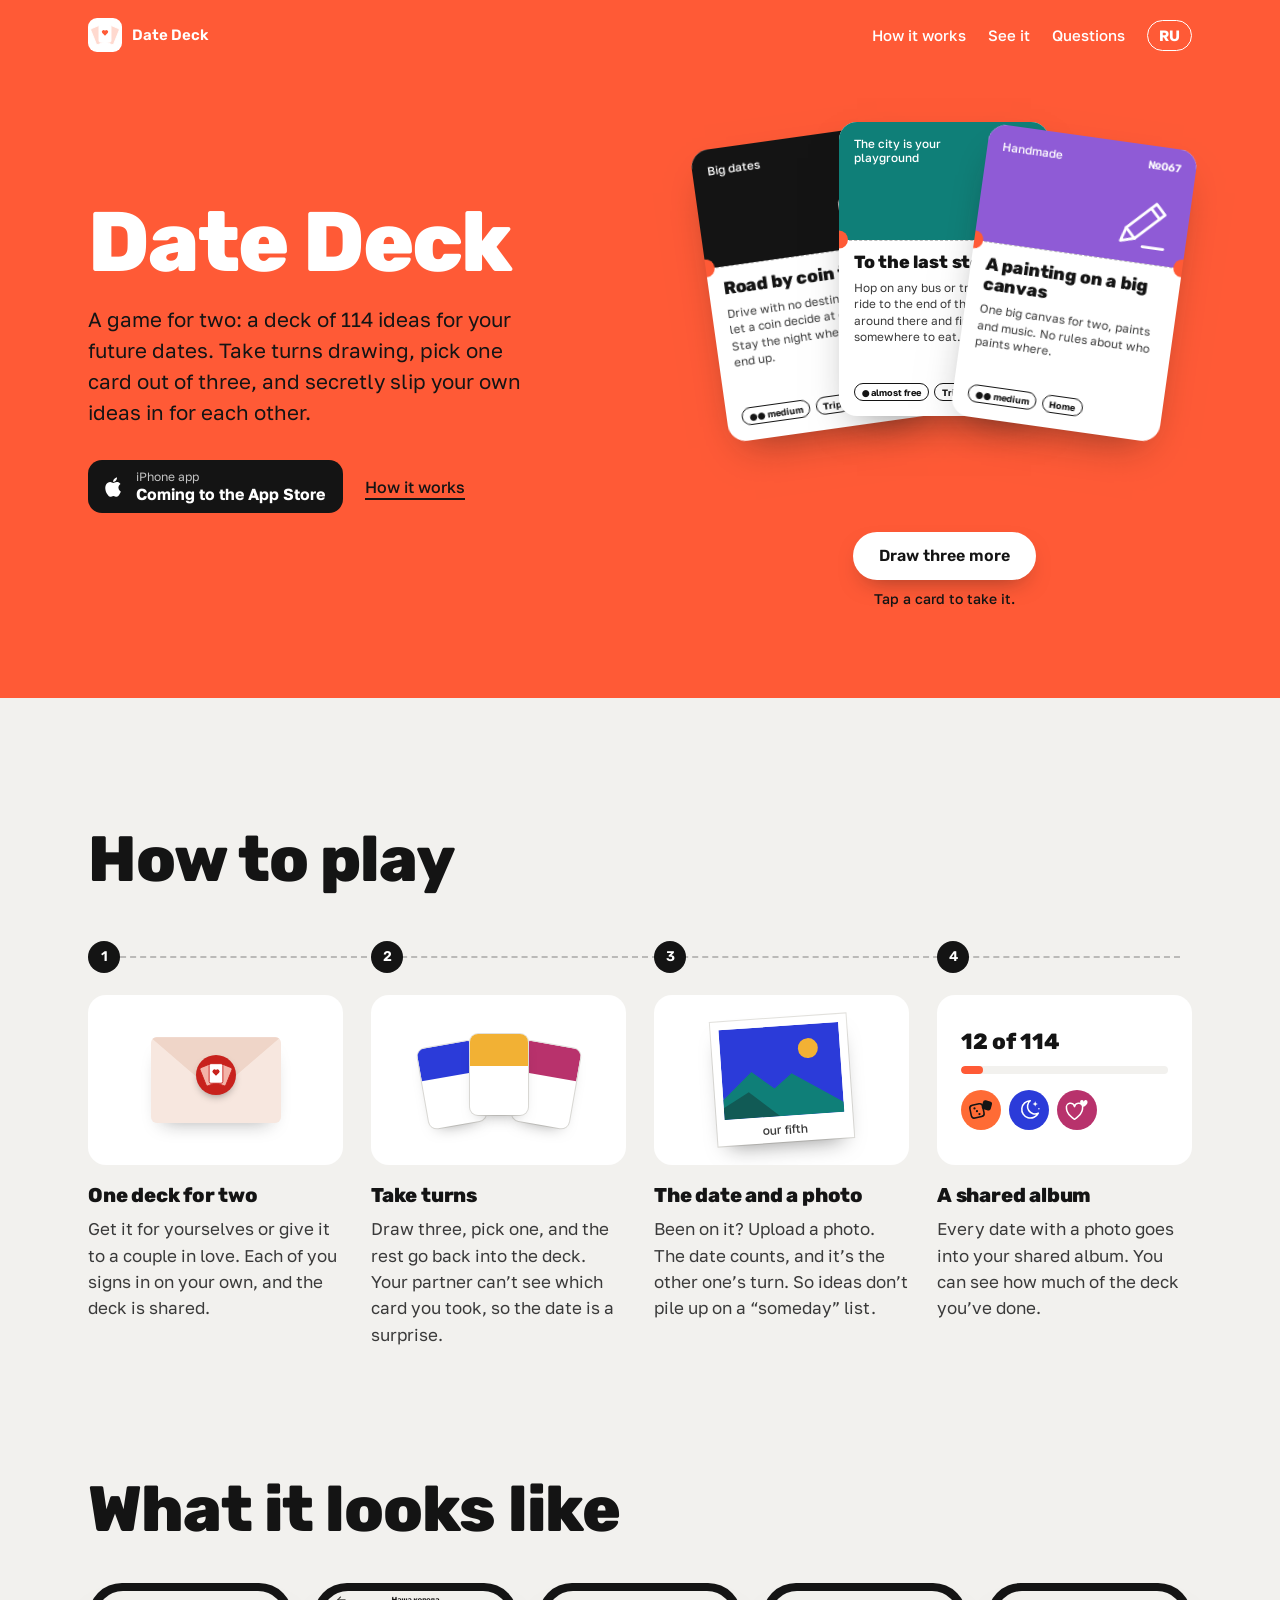
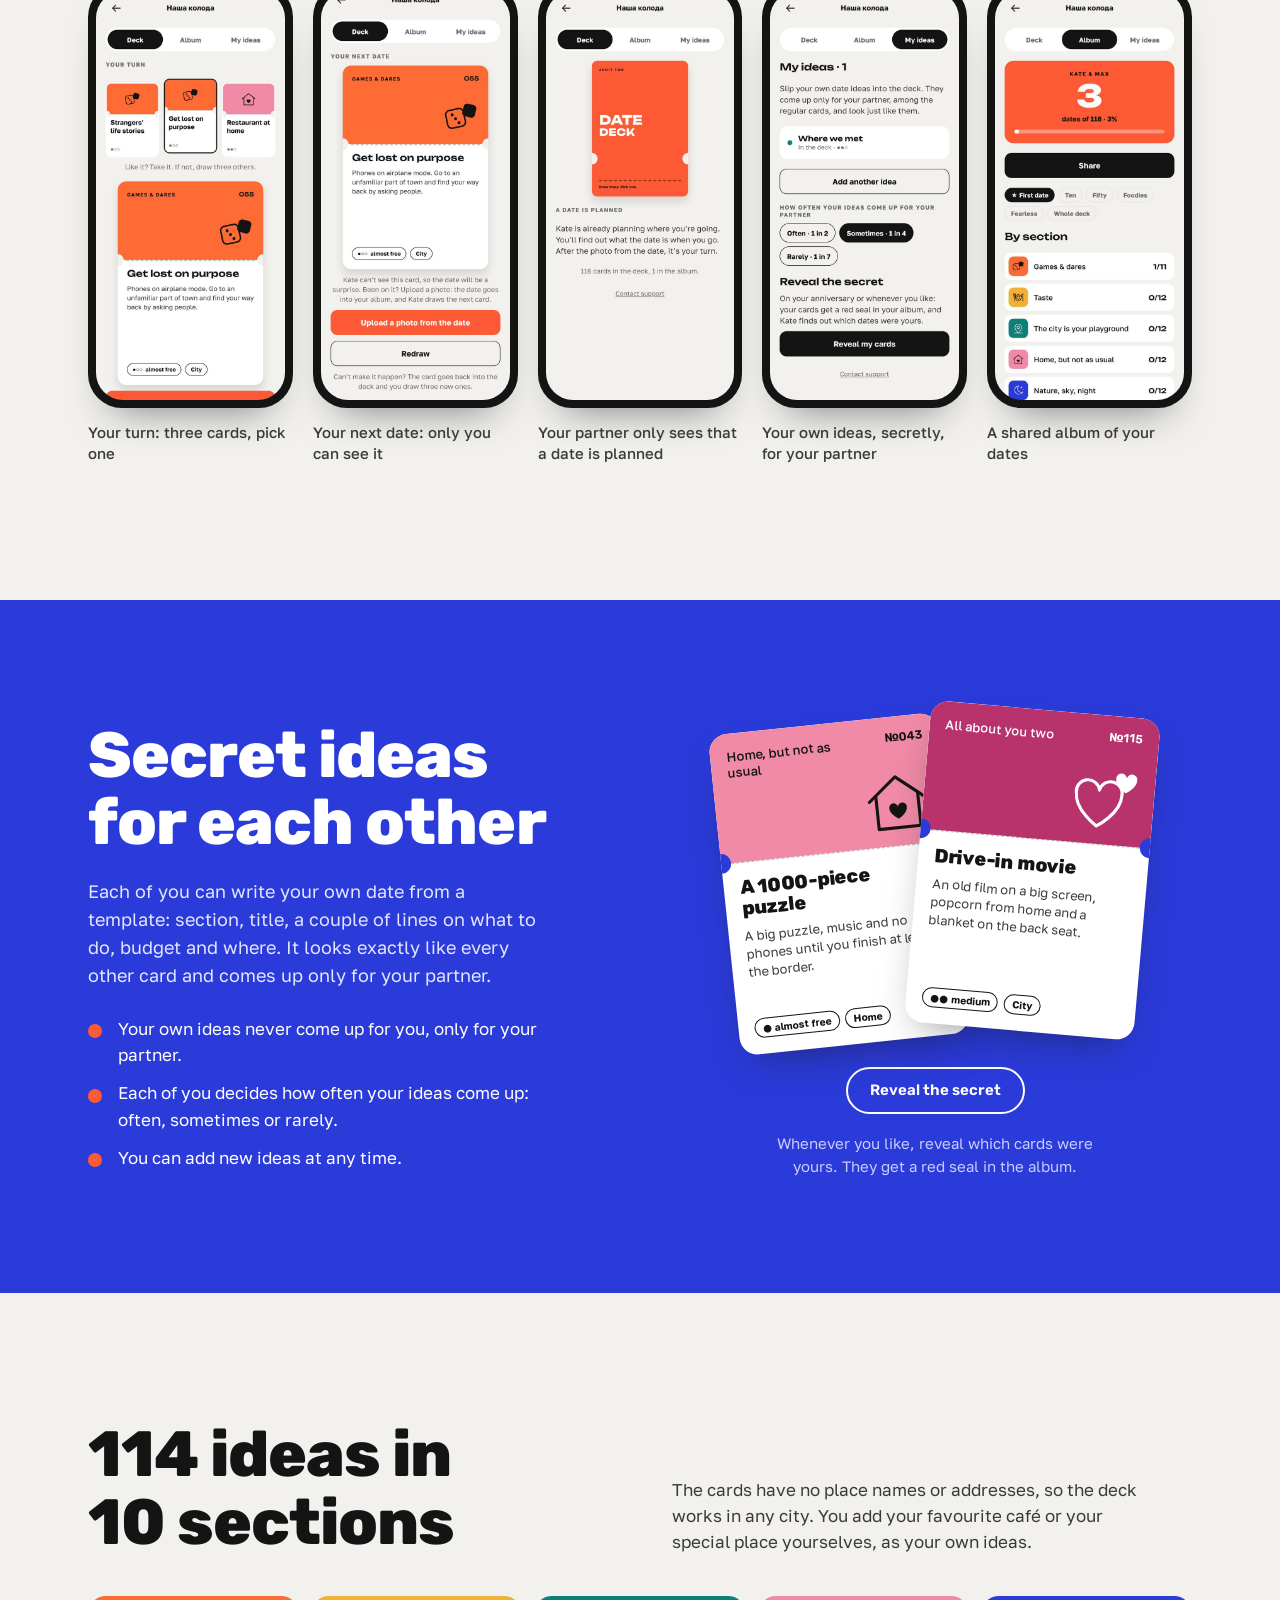
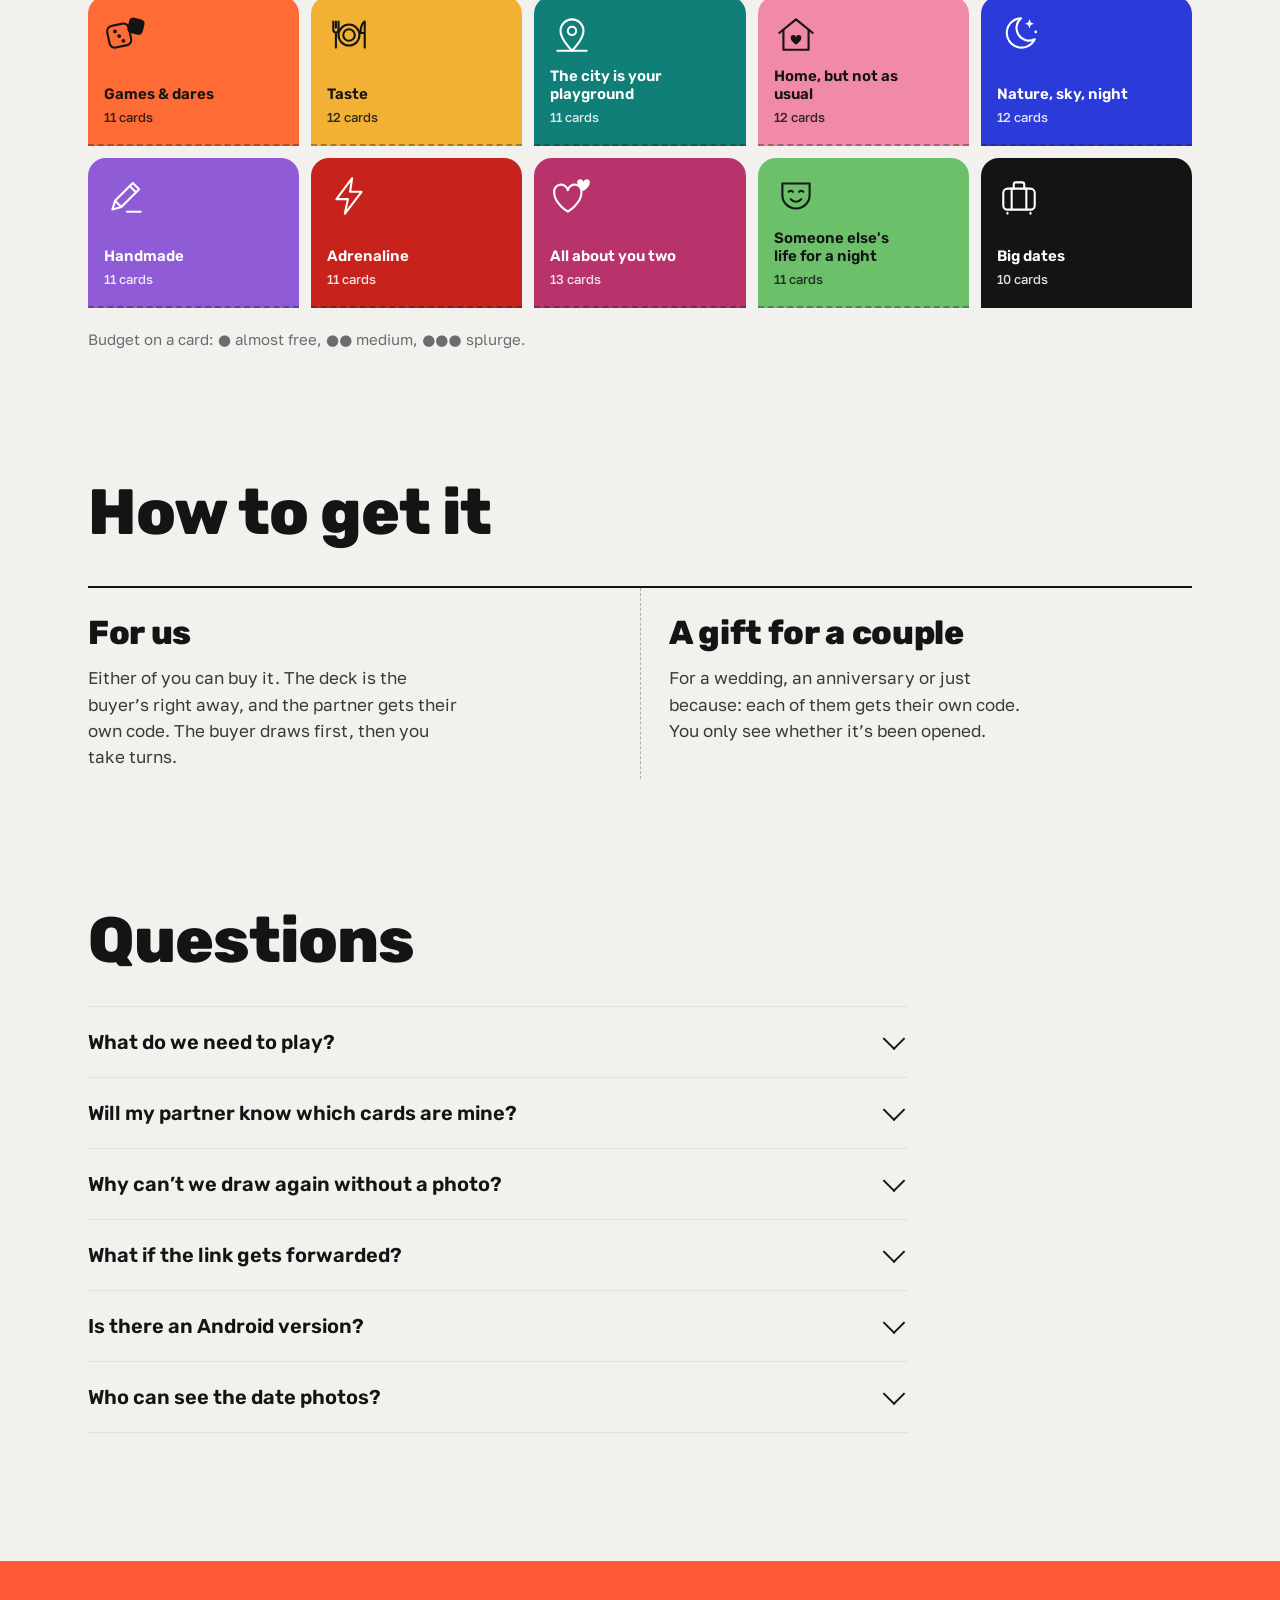
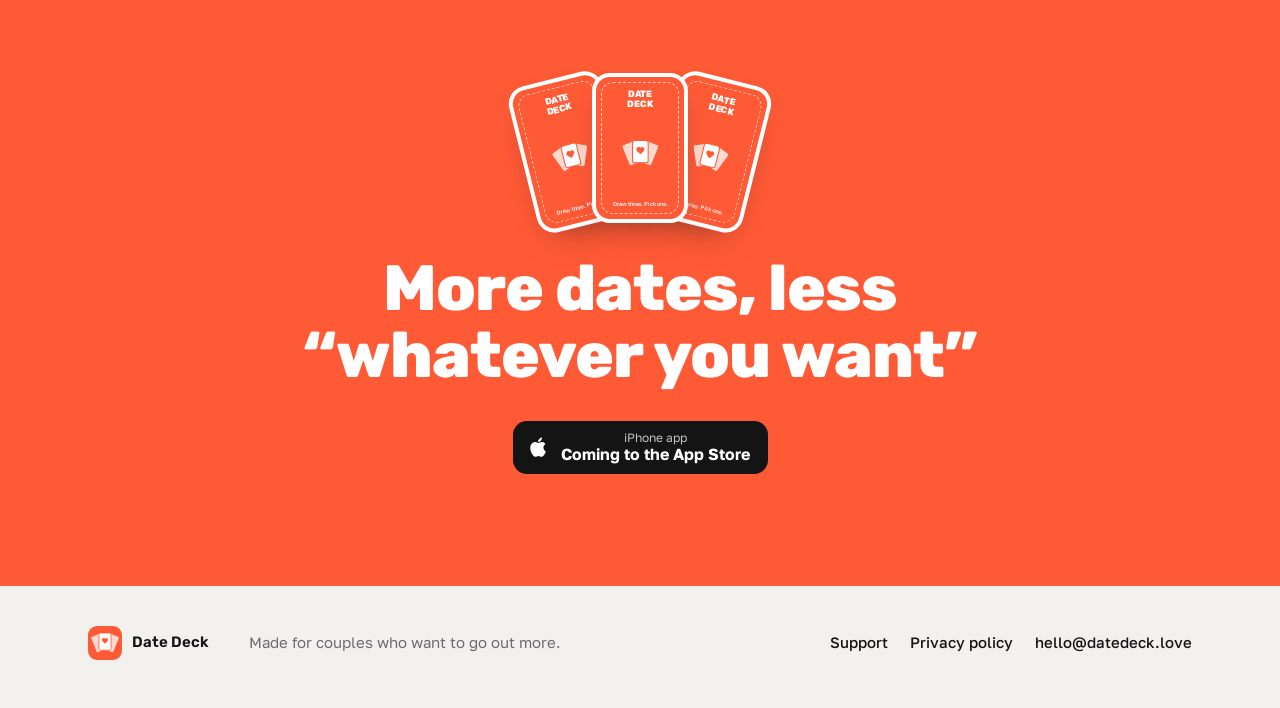
==== commit 5e09737d: "Короче текст шага «Колода на двоих» Co-Authored-By: Claude Opus 5.5 <noreply@anthropic.com> Claude-S" ====
--- a/index.html
+++ b/index.html
@@ -41,7 +41,7 @@
 
 <section class="how" id="how">
 <h2>Как играть</h2>
-<ol class="steps"><li class="step"><span class="step-n">1</span><div class="art art-env"><div class="env"><div class="env-flap"></div><div class="env-seal"><svg class="seal-mark" viewBox="70 70 372 372" aria-hidden="true"><g transform="translate(0 12)"><g transform="rotate(-22 256 420)"><rect x="181" y="120" width="150" height="214" rx="20" fill="#f3b3a8" stroke="#c8221d" stroke-width="10"/></g><g transform="rotate(22 256 420)"><rect x="181" y="120" width="150" height="214" rx="20" fill="#f3b3a8" stroke="#c8221d" stroke-width="10"/></g><g transform="rotate(0 256 420)"><rect x="181" y="120" width="150" height="214" rx="20" fill="#fff" stroke="#c8221d" stroke-width="10"/></g><path d="M50 90 L13 53 A23 23 0 0 1 50 20 A23 23 0 0 1 87 53 Z" fill="#c8221d" transform="translate(211 172.5) scale(0.9)"/></g></svg></div></div></div><h3>Колода на двоих</h3><p>Купите её себе — любой из вас — или подарите влюблённой паре. У каждого свой вход, колода одна на двоих.</p></li><li class="step"><span class="step-n">2</span><div class="art art-three"><div class="mini" style="--c:#2B3BD9"><i></i></div><div class="mini" style="--c:#F2B134"><i></i></div><div class="mini" style="--c:#B8326C"><i></i></div></div><h3>Тянете по очереди</h3><p>Три карты — выбираешь одну, остальные вернутся в колоду. Что за карта у тебя, партнёр не видит: свидание будет сюрпризом.</p></li><li class="step"><span class="step-n">3</span><div class="art art-photo"><div class="polaroid"><div class="ph"><svg viewBox="0 0 120 90" aria-hidden="true"><rect width="120" height="90" fill="#2B3BD9"/><circle cx="88" cy="24" r="10" fill="#F2B134"/><path d="M0 70 30 44l22 18 18-14 50 32v10H0z" fill="#0F7F78"/><path d="M0 90V78l26-14 30 26z" fill="#141414" opacity=".35"/></svg></div><span>наше пятое</span></div></div><h3>Свидание и фото</h3><p>Сходили — загрузите фото. Свидание засчитано, и ход переходит ко второму. Так идеи не копятся в списке «как-нибудь».</p></li><li class="step"><span class="step-n">4</span><div class="art art-album"><div class="prog"><b>12 из 114</b><div class="bar"><i></i></div></div><div class="badges"><span style="--c:#FF6B35;--k:#141414"><svg class="b-ic" viewBox="0 0 84 84" aria-hidden="true"><rect x="8" y="24" width="42" height="42" rx="10" class="s" transform="rotate(-12 29 45)"/><circle cx="21" cy="37" r="3.6" class="f"/><circle cx="29" cy="46" r="3.6" class="f"/><circle cx="37" cy="55" r="3.6" class="f"/><rect x="46" y="12" width="30" height="30" rx="8" class="f" transform="rotate(14 61 27)"/></svg></span><span style="--c:#2B3BD9;--k:#FFFFFF"><svg class="b-ic" viewBox="0 0 84 84" aria-hidden="true"><path d="M46 12a28 28 0 1 0 26 40 24 24 0 0 1-26-40z" class="s"/><path d="M62 14l2.5 6 6 2.5-6 2.5-2.5 6-2.5-6-6-2.5 6-2.5z" class="f"/><circle cx="74" cy="38" r="2.5" class="f"/></svg></span><span style="--c:#B8326C;--k:#FFFFFF"><svg class="b-ic" viewBox="0 0 84 84" aria-hidden="true"><path d="M34 72S8 56 8 36a13 13 0 0 1 26-5 13 13 0 0 1 26 5c0 20-26 36-26 36z" class="s"/><path d="M64 32s-12-7-12-15a6 6 0 0 1 12-2 6 6 0 0 1 12 2c0 8-12 15-12 15z" class="f"/></svg></span></div></div><h3>Общий альбом</h3><p>Каждое свидание с фото попадает в ваш общий альбом. Видно, сколько пройдено из всей колоды.</p></li></ol>
+<ol class="steps"><li class="step"><span class="step-n">1</span><div class="art art-env"><div class="env"><div class="env-flap"></div><div class="env-seal"><svg class="seal-mark" viewBox="70 70 372 372" aria-hidden="true"><g transform="translate(0 12)"><g transform="rotate(-22 256 420)"><rect x="181" y="120" width="150" height="214" rx="20" fill="#f3b3a8" stroke="#c8221d" stroke-width="10"/></g><g transform="rotate(22 256 420)"><rect x="181" y="120" width="150" height="214" rx="20" fill="#f3b3a8" stroke="#c8221d" stroke-width="10"/></g><g transform="rotate(0 256 420)"><rect x="181" y="120" width="150" height="214" rx="20" fill="#fff" stroke="#c8221d" stroke-width="10"/></g><path d="M50 90 L13 53 A23 23 0 0 1 50 20 A23 23 0 0 1 87 53 Z" fill="#c8221d" transform="translate(211 172.5) scale(0.9)"/></g></svg></div></div></div><h3>Колода на двоих</h3><p>Купите её себе или подарите влюблённой паре. У каждого свой вход, а колода общая.</p></li><li class="step"><span class="step-n">2</span><div class="art art-three"><div class="mini" style="--c:#2B3BD9"><i></i></div><div class="mini" style="--c:#F2B134"><i></i></div><div class="mini" style="--c:#B8326C"><i></i></div></div><h3>Тянете по очереди</h3><p>Три карты — выбираешь одну, остальные вернутся в колоду. Что за карта у тебя, партнёр не видит: свидание будет сюрпризом.</p></li><li class="step"><span class="step-n">3</span><div class="art art-photo"><div class="polaroid"><div class="ph"><svg viewBox="0 0 120 90" aria-hidden="true"><rect width="120" height="90" fill="#2B3BD9"/><circle cx="88" cy="24" r="10" fill="#F2B134"/><path d="M0 70 30 44l22 18 18-14 50 32v10H0z" fill="#0F7F78"/><path d="M0 90V78l26-14 30 26z" fill="#141414" opacity=".35"/></svg></div><span>наше пятое</span></div></div><h3>Свидание и фото</h3><p>Сходили — загрузите фото. Свидание засчитано, и ход переходит ко второму. Так идеи не копятся в списке «как-нибудь».</p></li><li class="step"><span class="step-n">4</span><div class="art art-album"><div class="prog"><b>12 из 114</b><div class="bar"><i></i></div></div><div class="badges"><span style="--c:#FF6B35;--k:#141414"><svg class="b-ic" viewBox="0 0 84 84" aria-hidden="true"><rect x="8" y="24" width="42" height="42" rx="10" class="s" transform="rotate(-12 29 45)"/><circle cx="21" cy="37" r="3.6" class="f"/><circle cx="29" cy="46" r="3.6" class="f"/><circle cx="37" cy="55" r="3.6" class="f"/><rect x="46" y="12" width="30" height="30" rx="8" class="f" transform="rotate(14 61 27)"/></svg></span><span style="--c:#2B3BD9;--k:#FFFFFF"><svg class="b-ic" viewBox="0 0 84 84" aria-hidden="true"><path d="M46 12a28 28 0 1 0 26 40 24 24 0 0 1-26-40z" class="s"/><path d="M62 14l2.5 6 6 2.5-6 2.5-2.5 6-2.5-6-6-2.5 6-2.5z" class="f"/><circle cx="74" cy="38" r="2.5" class="f"/></svg></span><span style="--c:#B8326C;--k:#FFFFFF"><svg class="b-ic" viewBox="0 0 84 84" aria-hidden="true"><path d="M34 72S8 56 8 36a13 13 0 0 1 26-5 13 13 0 0 1 26 5c0 20-26 36-26 36z" class="s"/><path d="M64 32s-12-7-12-15a6 6 0 0 1 12-2 6 6 0 0 1 12 2c0 8-12 15-12 15z" class="f"/></svg></span></div></div><h3>Общий альбом</h3><p>Каждое свидание с фото попадает в ваш общий альбом. Видно, сколько пройдено из всей колоды.</p></li></ol>
 </section>
 
 <section class="screens" id="screens">
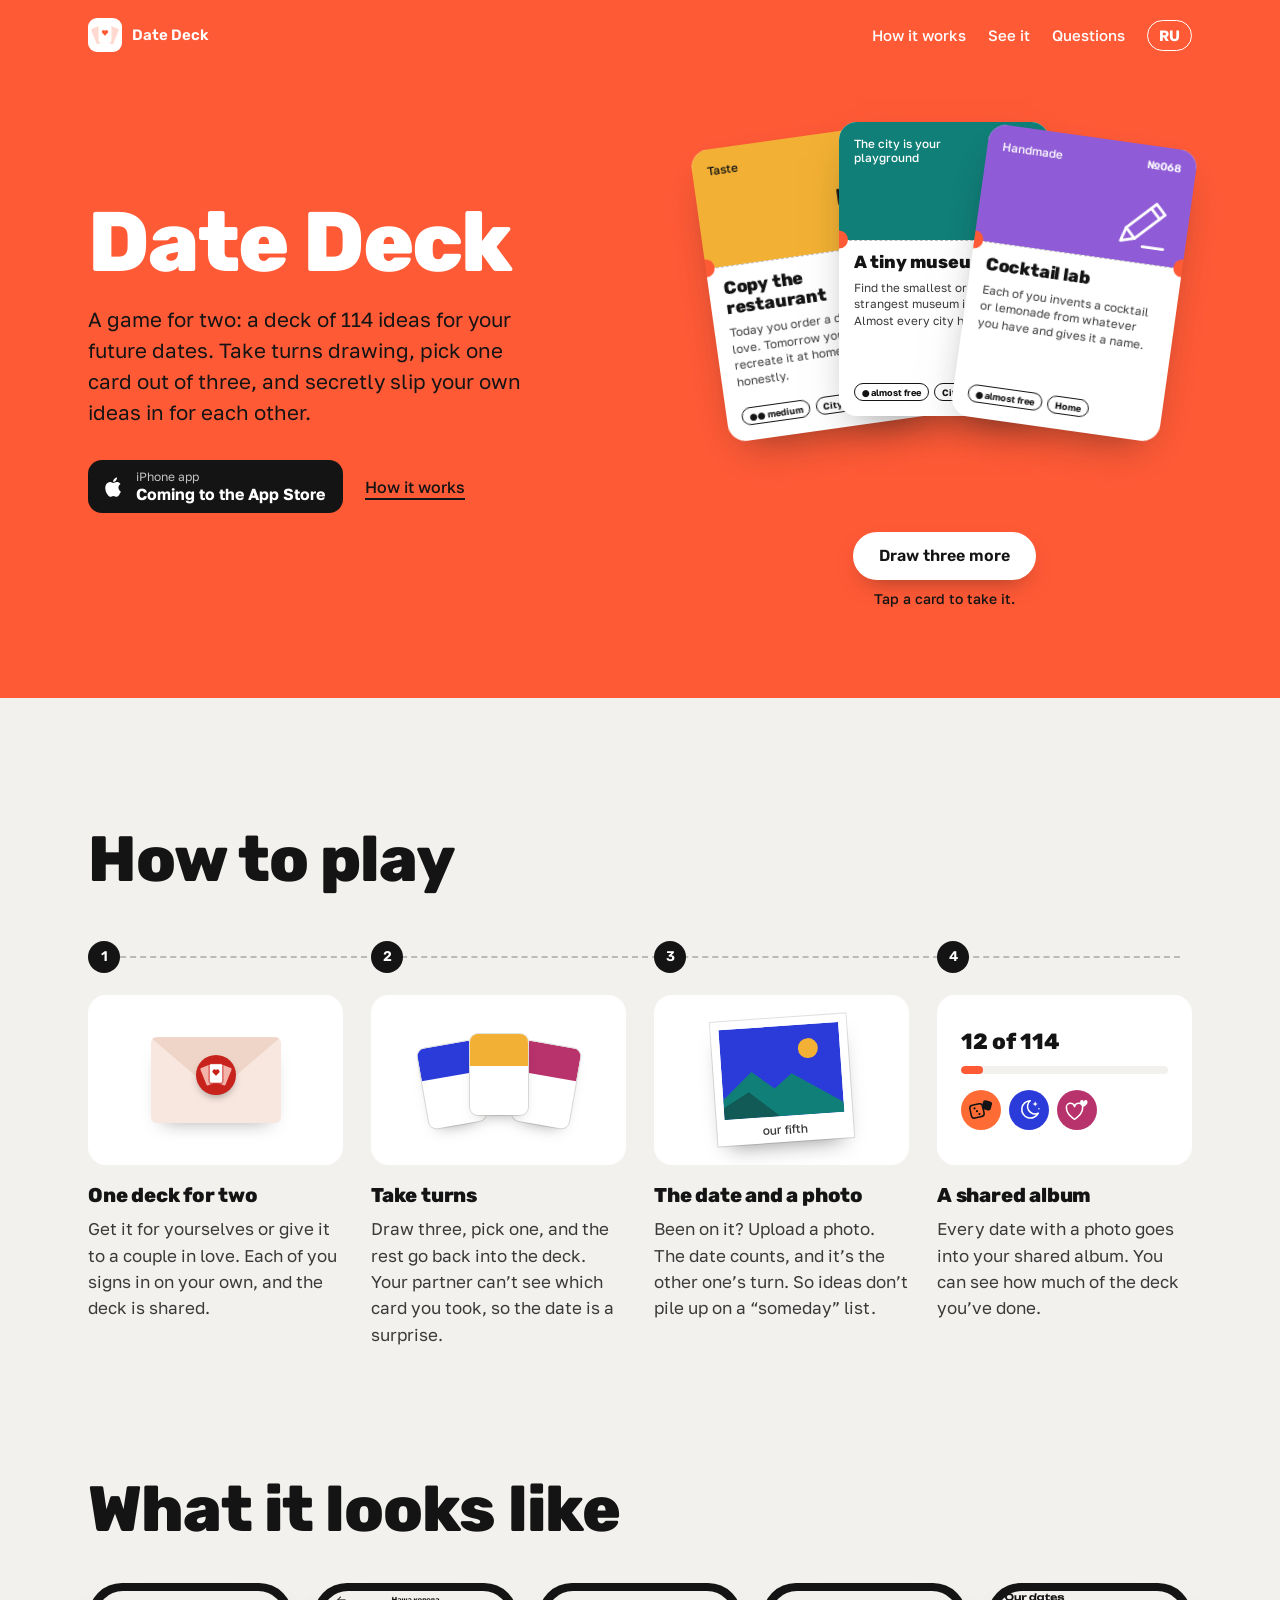
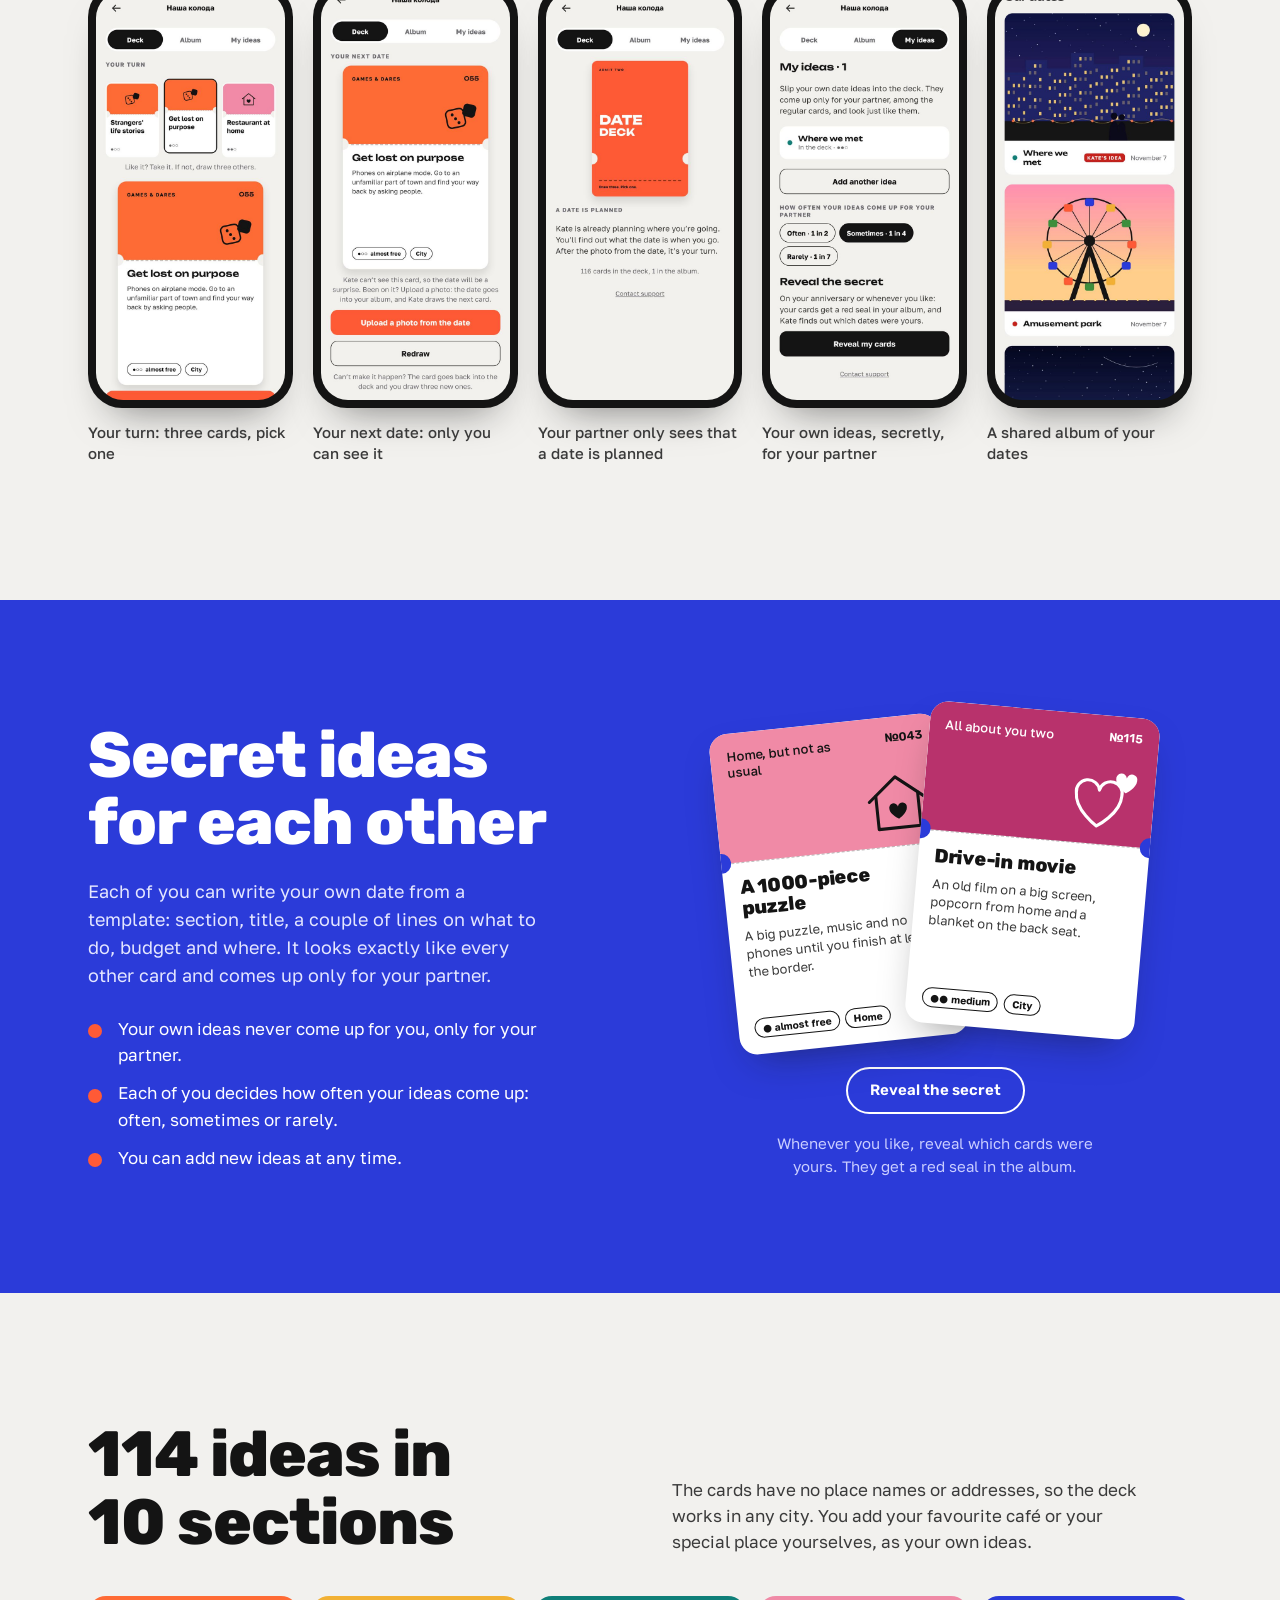
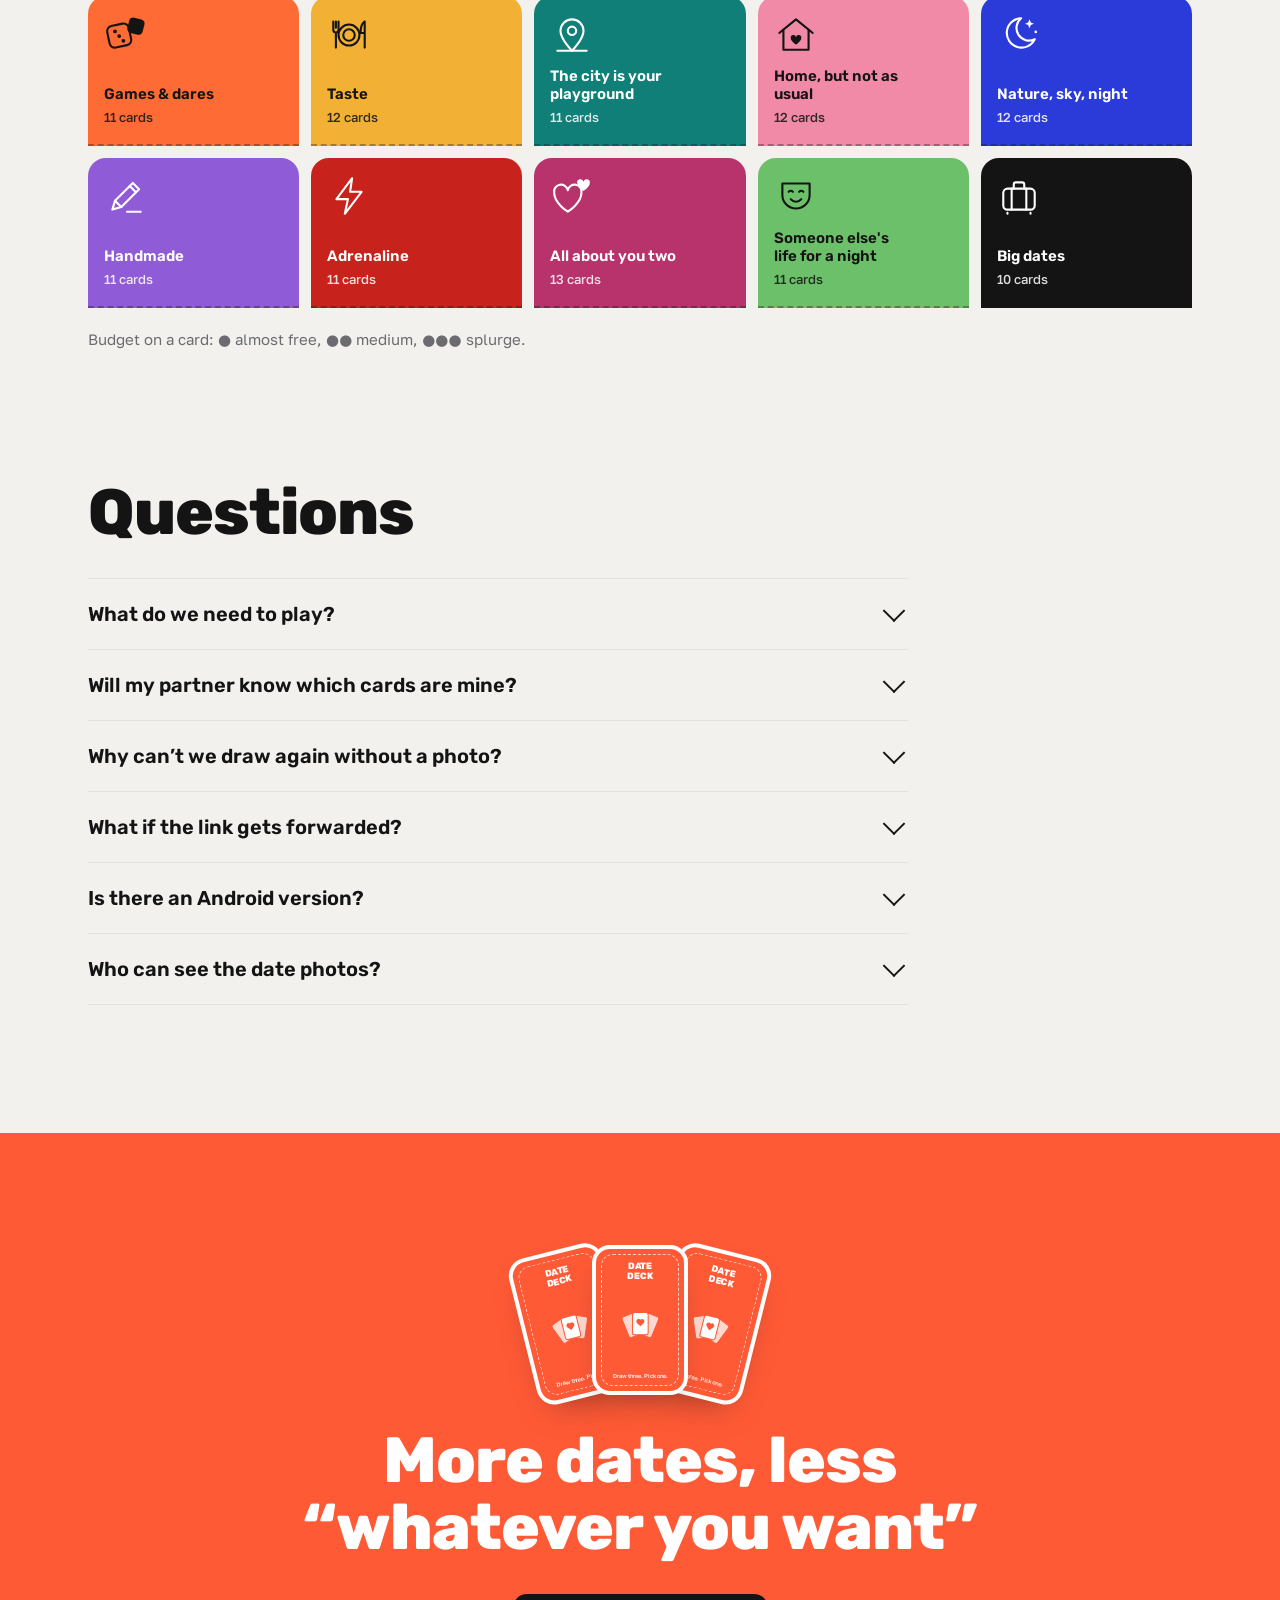
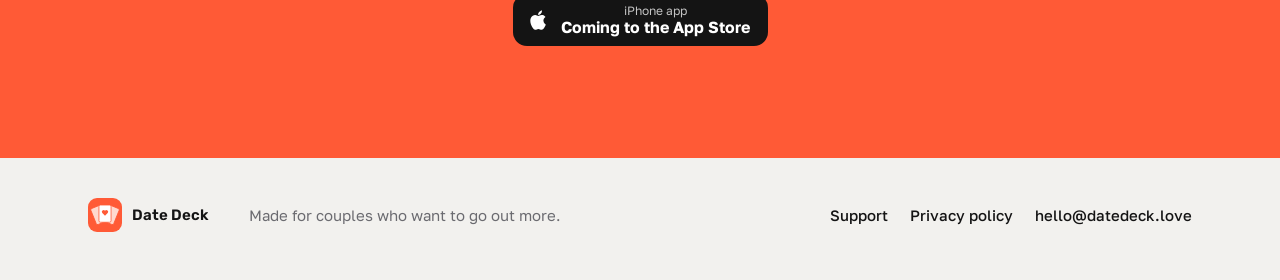
==== commit 846bf038: "Альбом с фото на экране, без блока «Как купить» Co-Authored-By: Claude Opus 5.5 <noreply@anthropic.c" ====
--- a/index.html
+++ b/index.html
@@ -78,11 +78,6 @@
 <p class="legend">Бюджет на карте: ● почти даром, ●● средне, ●●● можно шикануть.</p>
 </section>
 
-<section class="modes">
-<h2>Как купить</h2>
-<ul class="modes-list"><li><h3>Для нас</h3><p>Купить может любой из вас двоих. Колода сразу у того, кто купил, а партнёру уходит свой код. Первую карту тянет покупатель, дальше — по очереди.</p></li><li><h3>В подарок влюблённым</h3><p>На свадьбу, годовщину или просто так: каждому из пары свой код. Вы видите только, открыт ли подарок.</p></li></ul>
-</section>
-
 <section class="faq" id="faq">
 <h2>Вопросы</h2>
 <div class="faq-list"><details><summary>Что нужно, чтобы играть?</summary><p>iPhone у каждого и приложение Date Deck. Код открывается по ссылке, по QR с открытки или вводом в приложении.</p></details><details><summary>Партнёр узнает, какие карты мои?</summary><p>Нет. Ваши идеи выглядят как обычные карты. Партнёр узнает, только если вы сами раскроете тайну.</p></details><details><summary>Почему нельзя тянуть дальше без фото?</summary><p>Фото подтверждает, что свидание было. Если карта не подошла, её можно вернуть в колоду и вытянуть новые три.</p></details><details><summary>Что будет, если ссылку перешлют?</summary><p>Код одноразовый. Как только по нему вошли, код сгорает, и у другого человека будет «подарок уже открыт». Если код потерялся, покупатель выпустит новый со своей почты.</p></details><details><summary>А для Android?</summary><p>Пока только iPhone. Версии для Android и Telegram появятся позже.</p></details><details><summary>Кто видит фото со свиданий?</summary><p>Только вы двое. Фото хранятся в закрытом хранилище, их нет в открытом доступе.</p></details></div>
